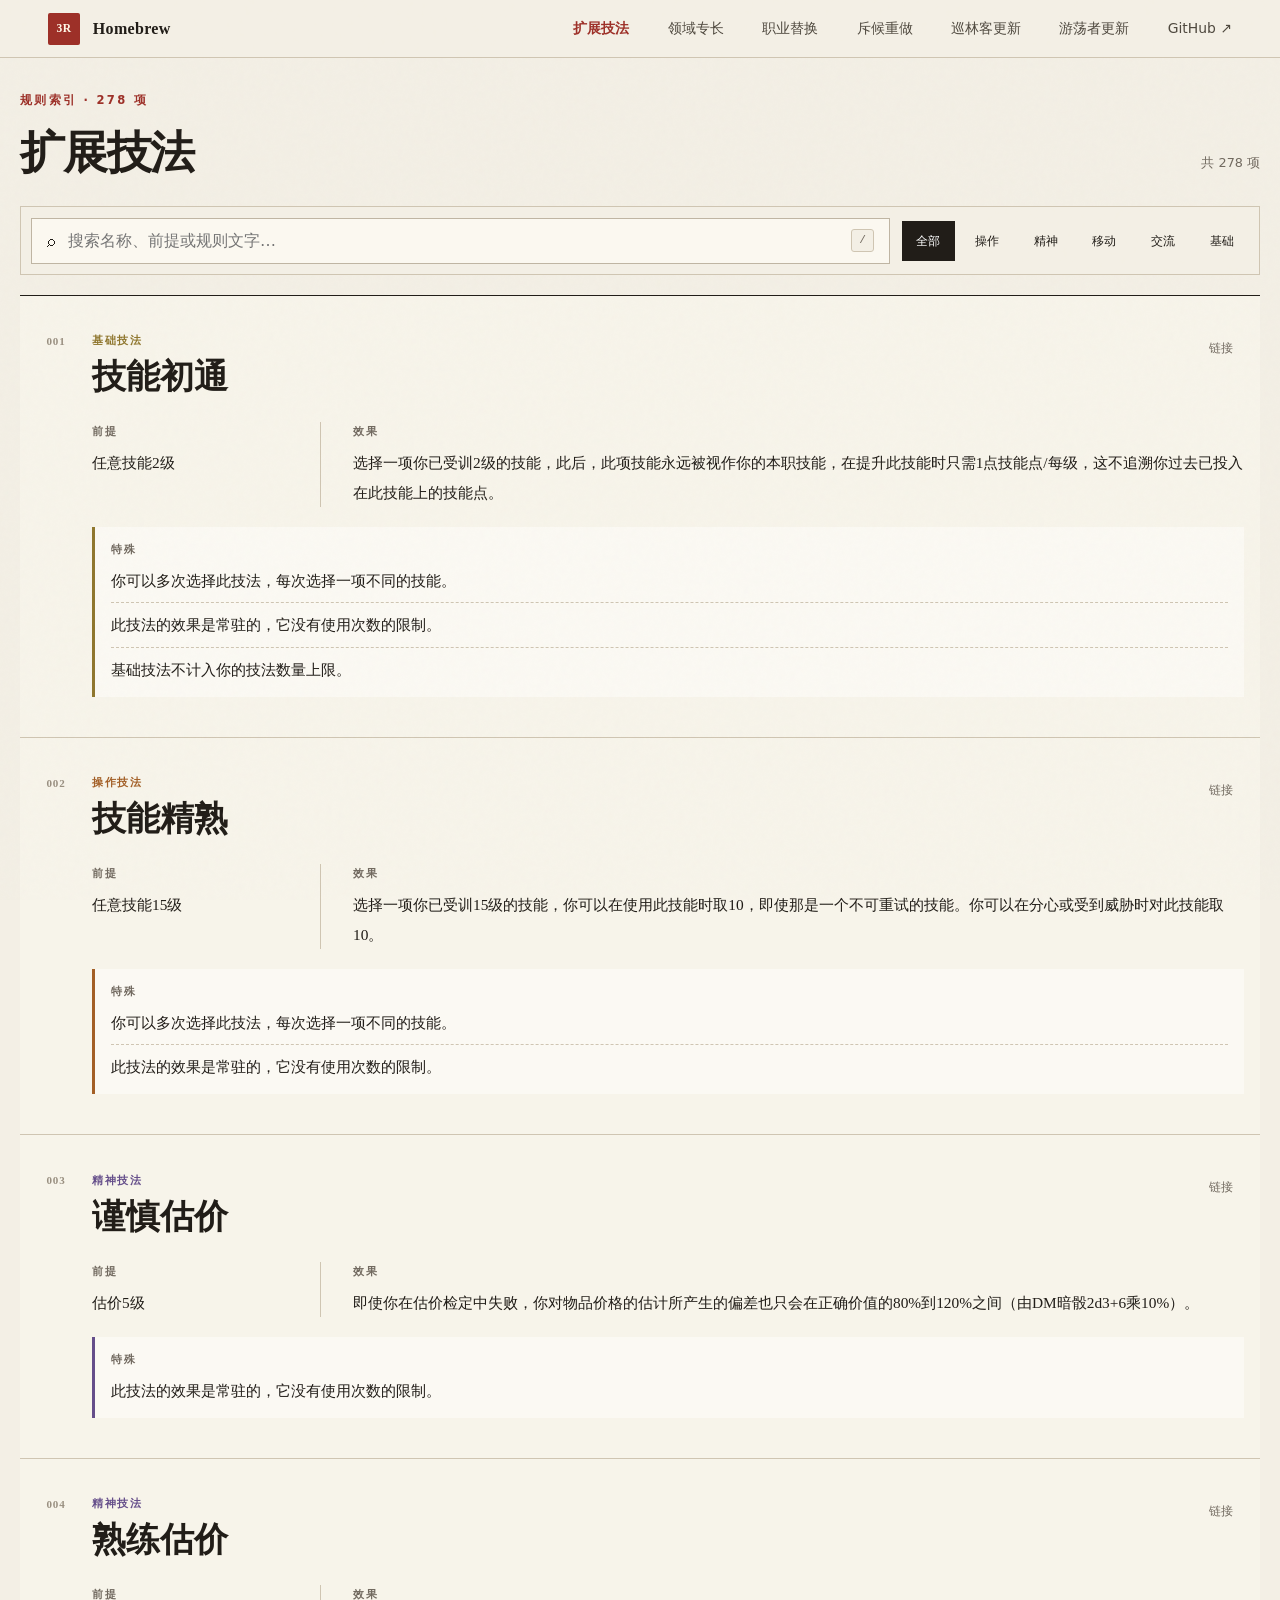
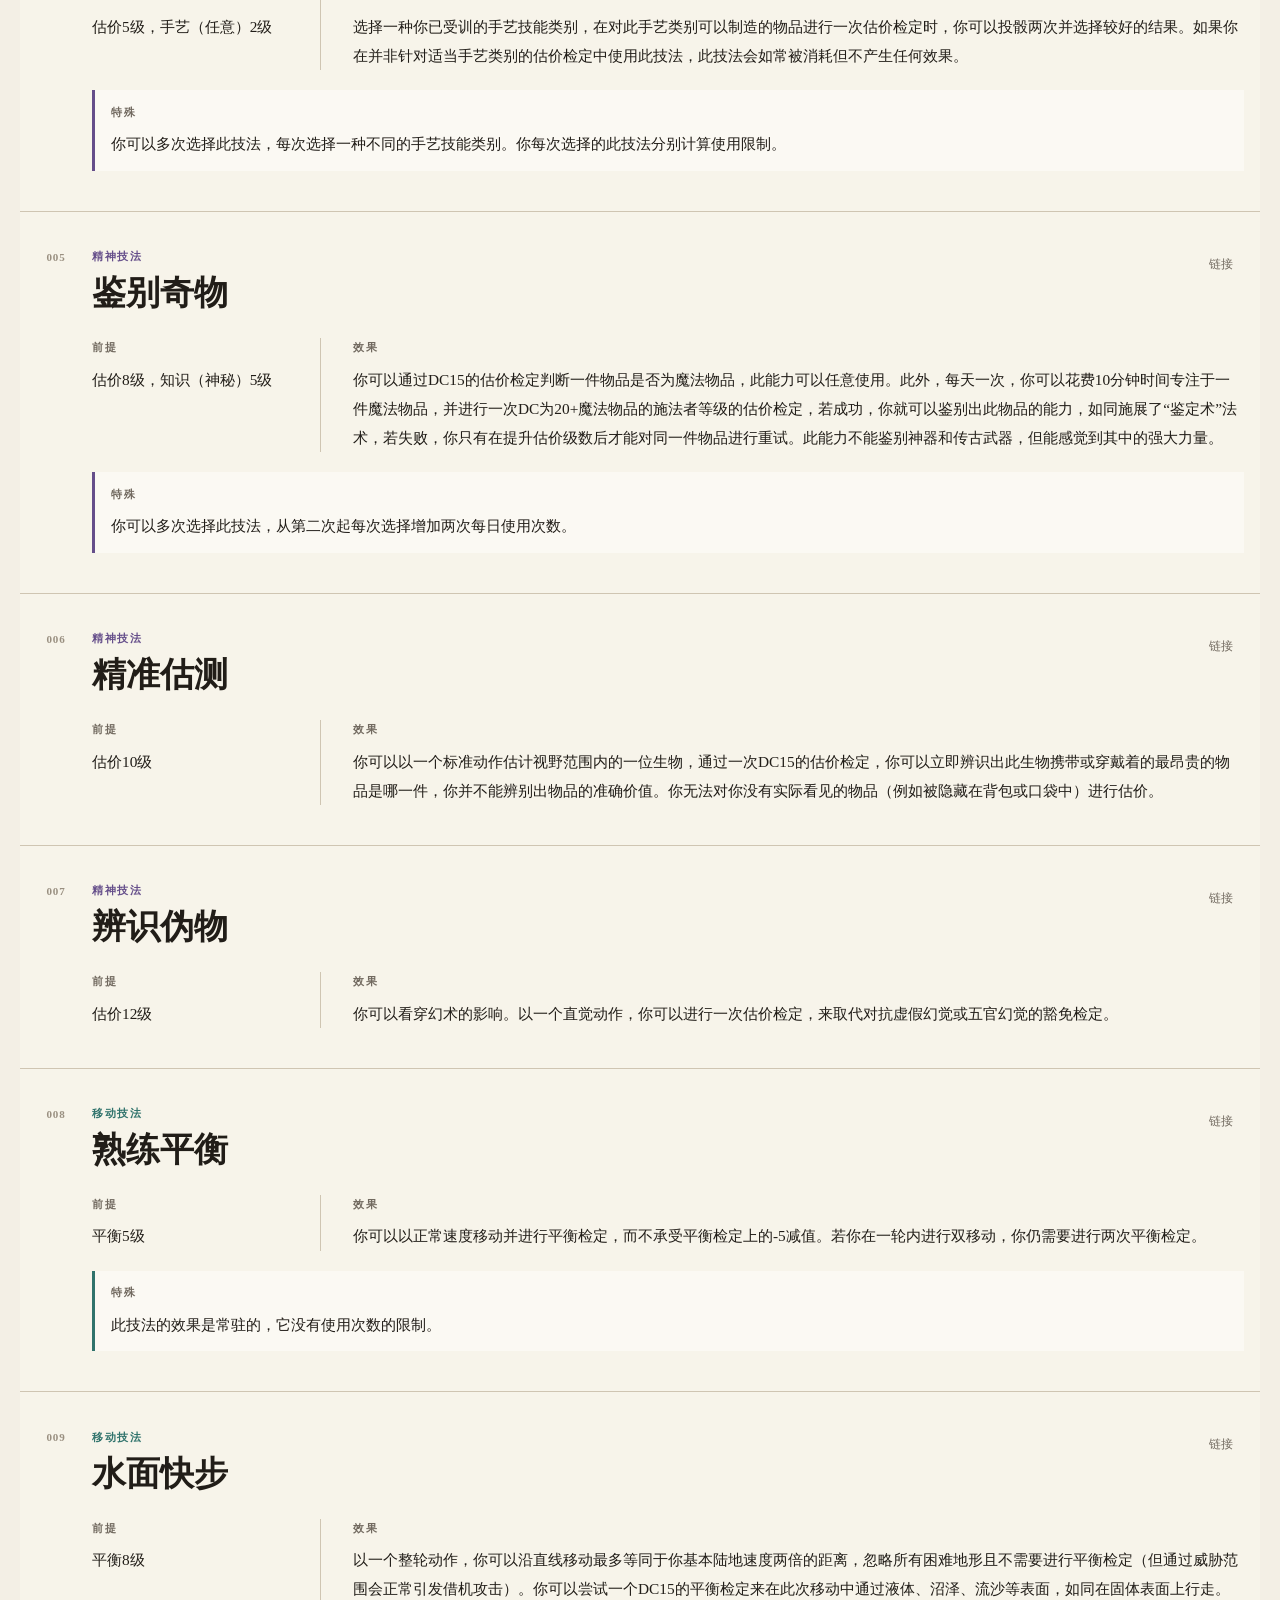
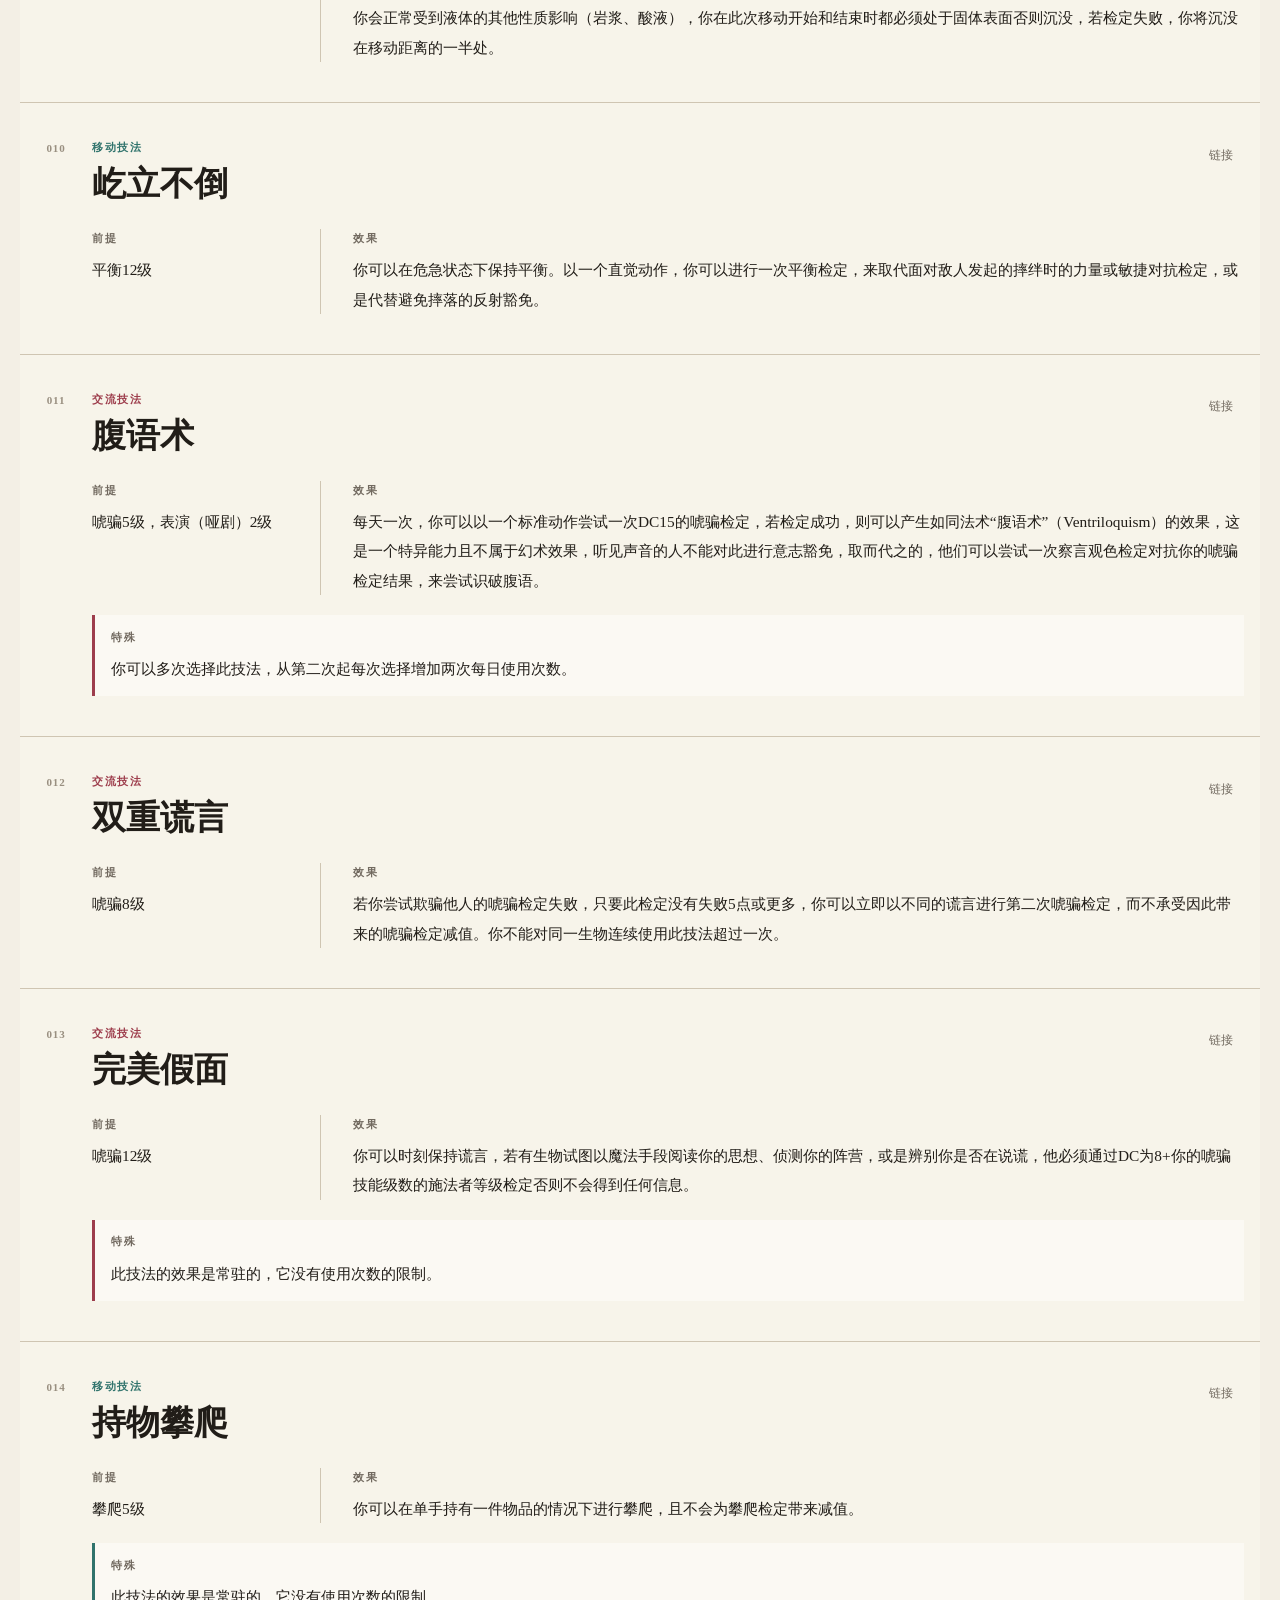
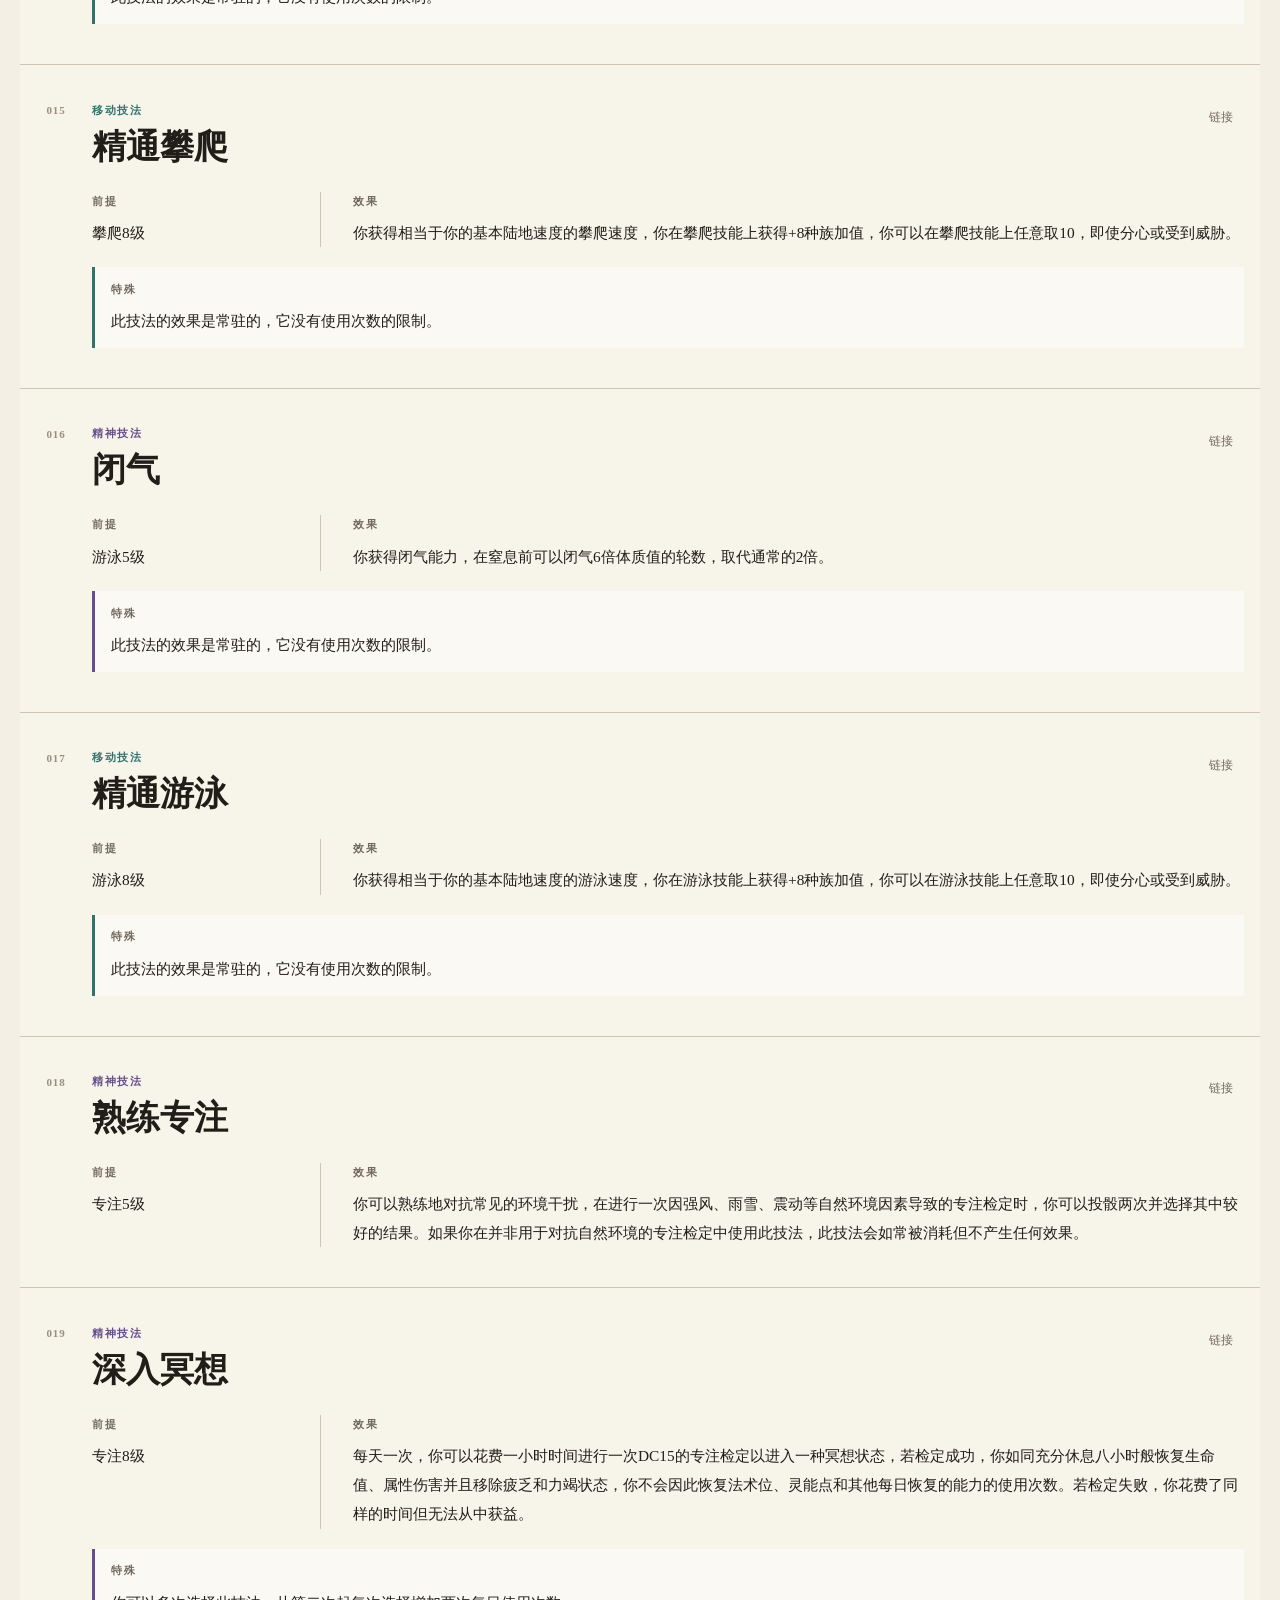
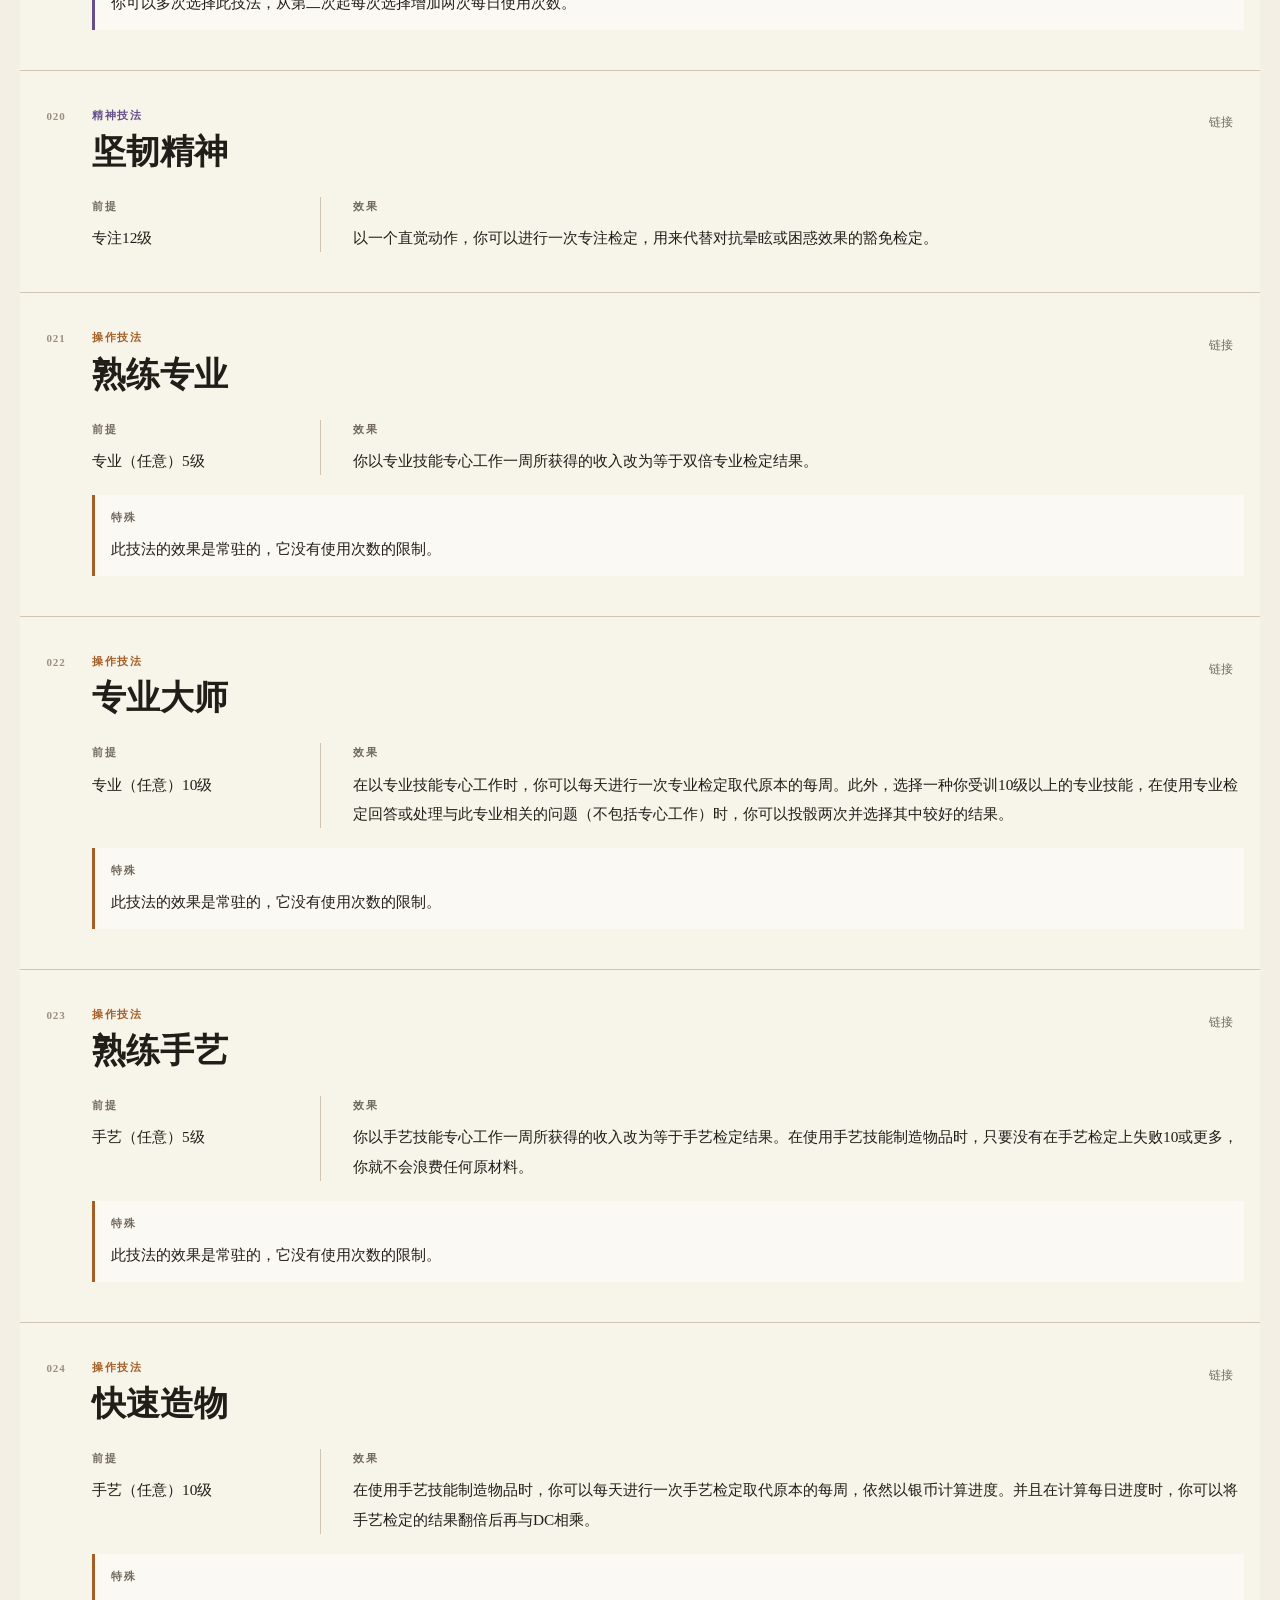
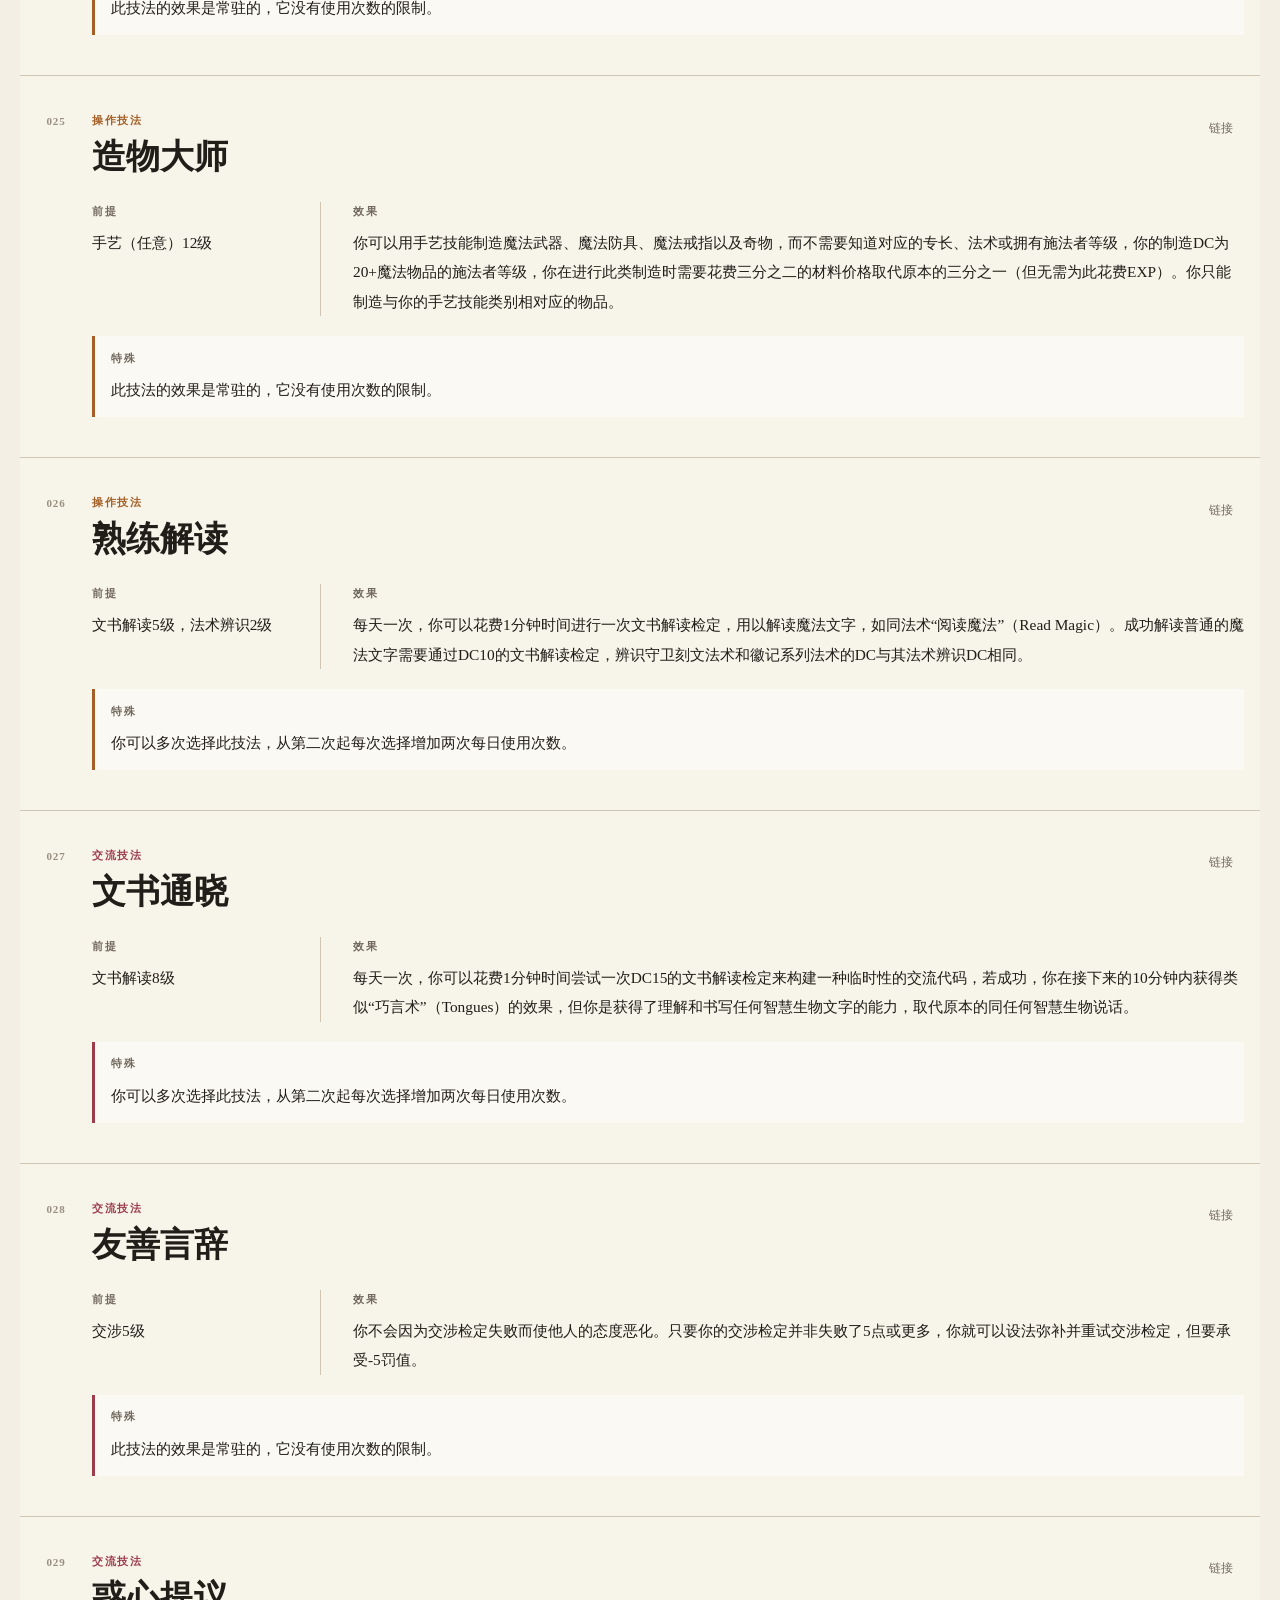
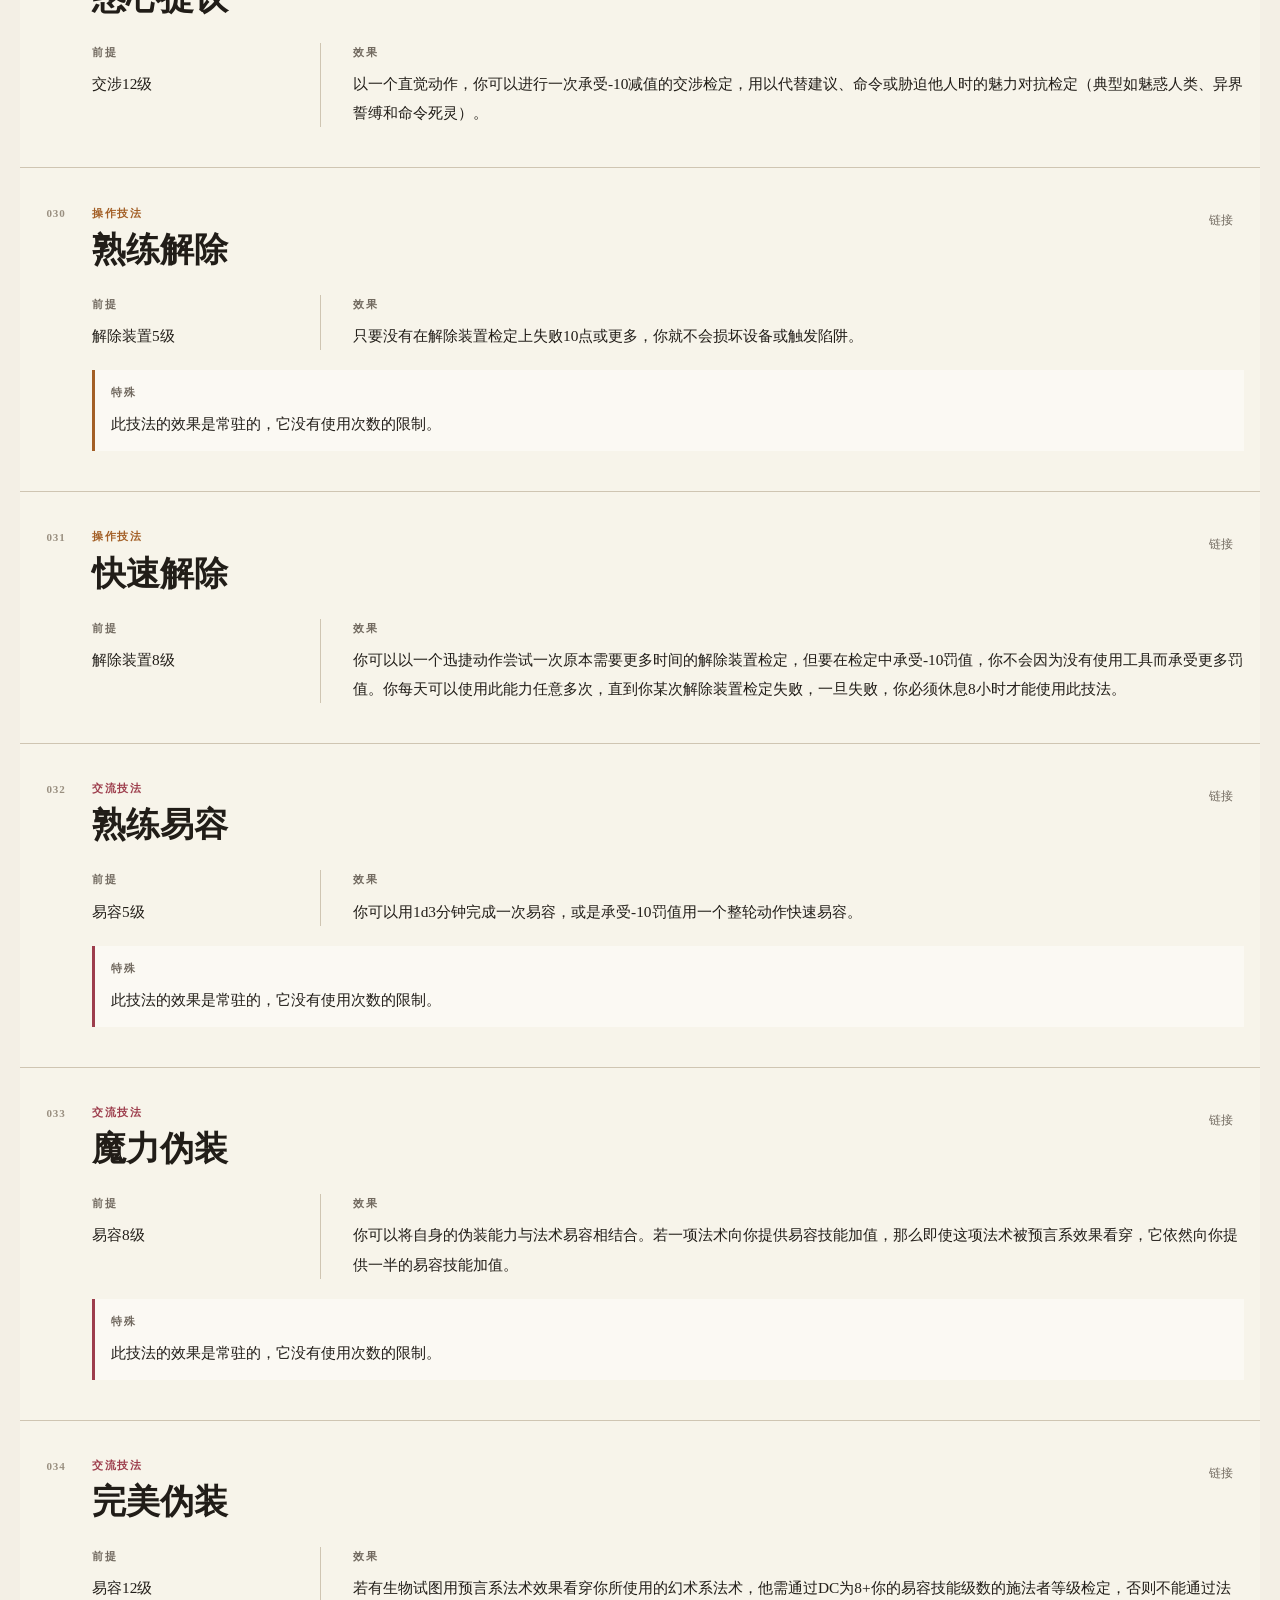
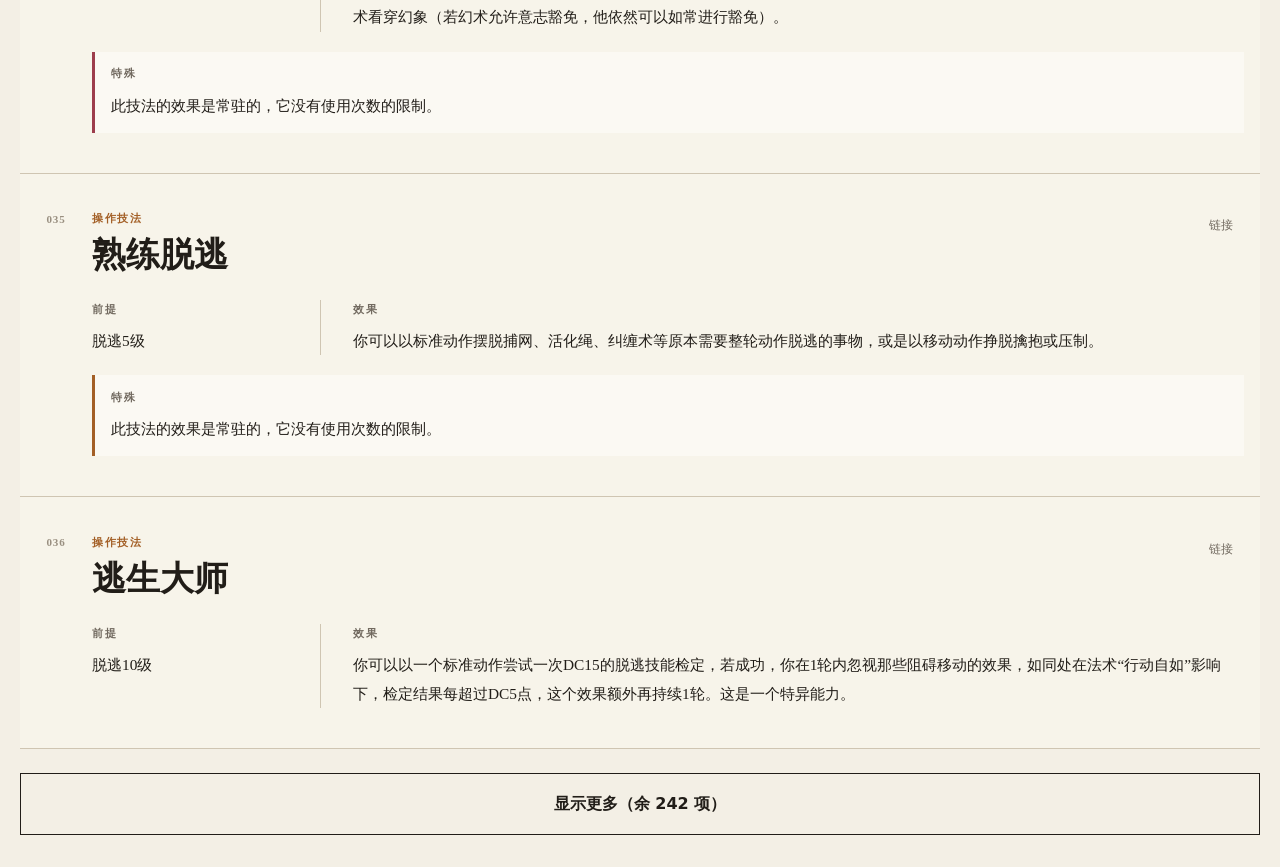
==== index.html @ c77da1b3 "Add rogue class update collection" ====
<!doctype html>
<html lang="zh-CN">
  <head>
    <meta charset="UTF-8" />
    <meta name="viewport" content="width=device-width, initial-scale=1.0" />
    <meta name="theme-color" content="#16130f" />
    <meta name="description" content="D&D 3.5e 中文房规资料库：扩展技法。支持全文搜索、类型筛选与规则直达链接。" />
    <meta property="og:title" content="扩展技法｜3R Homebrew" />
    <meta property="og:description" content="为 D&D 3.5e 整理的 278 项扩展技法中文规则。" />
    <meta property="og:type" content="website" />
    <meta property="og:url" content="https://trafifholz.github.io/3r-homebrew/" />
    <meta property="og:image" content="https://trafifholz.github.io/3r-homebrew/assets/og-cover.png" />
    <meta name="twitter:card" content="summary_large_image" />
    <meta name="twitter:title" content="扩展技法｜3R Homebrew" />
    <meta name="twitter:description" content="为 D&D 3.5e 整理的 278 项扩展技法中文规则。" />
    <meta name="twitter:image" content="https://trafifholz.github.io/3r-homebrew/assets/og-cover.png" />
    <title>扩展技法｜3R Homebrew</title>
    <link rel="icon" href="assets/favicon.svg" type="image/svg+xml" />
    <link rel="stylesheet" href="styles.css" />
    <script src="app.js" type="module"></script>
  </head>
  <body>
    <header class="site-header">
      <a class="brand" href="index.html" aria-label="3R Homebrew 首页"><span class="brand-mark" aria-hidden="true">3R</span><strong>Homebrew</strong></a>
      <nav aria-label="主导航">
        <a href="index.html" aria-current="page">扩展技法</a>
        <a href="domain-feats.html">领域专长</a>
        <a href="cleric-variants.html">职业替换</a>
        <a href="scout-rework.html">斥候重做</a>
        <a href="ranger-update.html">巡林客更新</a>
        <a href="rogue-update.html">游荡者更新</a>
        <a href="https://github.com/TraFifholz/3r-homebrew" target="_blank" rel="noreferrer">GitHub ↗</a>
      </nav>
    </header>
    <main>
      <section class="library section-shell" id="library" aria-labelledby="library-title">
        <div class="section-heading library-heading">
          <div><p class="eyebrow">规则索引 · 278 项</p><h2 id="library-title">扩展技法</h2></div>
          <p id="result-count" role="status" aria-live="polite">正在载入规则……</p>
        </div>

        <div class="toolbar" aria-label="技法筛选工具">
          <label class="search-box">
            <span class="sr-only">搜索技法</span>
            <span aria-hidden="true">⌕</span>
            <input id="search" type="search" placeholder="搜索名称、前提或规则文字…" autocomplete="off" />
            <kbd>/</kbd>
          </label>
          <div class="type-filters" id="type-filters" role="group" aria-label="按技法类型筛选">
            <button class="filter is-active" type="button" data-type="全部" aria-pressed="true">全部</button>
            <button class="filter" type="button" data-type="操作技法" aria-pressed="false">操作</button>
            <button class="filter" type="button" data-type="精神技法" aria-pressed="false">精神</button>
            <button class="filter" type="button" data-type="移动技法" aria-pressed="false">移动</button>
            <button class="filter" type="button" data-type="交流技法" aria-pressed="false">交流</button>
            <button class="filter" type="button" data-type="基础技法" aria-pressed="false">基础</button>
          </div>
        </div>

        <div class="technique-list" id="technique-list"></div>
        <div class="empty-state" id="empty-state" hidden>
          <p class="empty-glyph" aria-hidden="true">∅</p>
          <h3>没有找到对应技法</h3>
          <p>试试缩短关键词，或切换到其他技法类型。</p>
          <button class="button button-ghost" id="clear-filters" type="button">清除筛选</button>
        </div>
        <button class="load-more" id="load-more" type="button" hidden>显示更多</button>

        <template id="technique-template">
          <article class="technique-card">
            <div class="card-index" aria-hidden="true"></div>
            <div class="card-body">
              <header>
                <div><p class="type-label"></p><h3></h3></div>
                <button class="copy-link" type="button" title="复制此技法的链接" aria-label="复制此技法的链接">链接</button>
              </header>
              <dl class="rule-block">
                <div class="prerequisite"><dt>前提</dt><dd></dd></div>
                <div class="effect"><dt>效果</dt><dd></dd></div>
                <div class="specials"><dt>特殊</dt><dd><ul></ul></dd></div>
              </dl>
            </div>
          </article>
        </template>
      </section>
    </main>
  </body>
</html>
---- styles.css ----
:root {
  --ink: #211d18;
  --muted: #71695f;
  --paper: #f3efe5;
  --paper-deep: #e7dfcf;
  --card: #fbf8f0;
  --line: #cfc5b2;
  --red: #9d3028;
  --red-dark: #74211d;
  --gold: #b28a45;
  --shadow: 0 18px 50px rgb(47 36 23 / 10%);
  --serif: "Noto Serif SC", "Source Han Serif SC", "Songti SC", SimSun, serif;
  --sans: Inter, "Noto Sans SC", "Microsoft YaHei", system-ui, sans-serif;
}

* { box-sizing: border-box; }
[hidden] { display: none !important; }
html { scroll-behavior: smooth; scroll-padding-top: 6rem; }
body { margin: 0; color: var(--ink); background: var(--paper); font-family: var(--sans); line-height: 1.75; }
body::before { content: ""; position: fixed; inset: 0; pointer-events: none; opacity: .13; background-image: url("data:image/svg+xml,%3Csvg viewBox='0 0 180 180' xmlns='http://www.w3.org/2000/svg'%3E%3Cfilter id='n'%3E%3CfeTurbulence type='fractalNoise' baseFrequency='.85' numOctaves='3' stitchTiles='stitch'/%3E%3C/filter%3E%3Crect width='100%25' height='100%25' filter='url(%23n)' opacity='.16'/%3E%3C/svg%3E"); }
a { color: inherit; }
button, input { font: inherit; }
button { color: inherit; }
.sr-only { position: absolute; width: 1px; height: 1px; overflow: hidden; clip: rect(0,0,0,0); white-space: nowrap; }

.site-header { position: sticky; z-index: 20; top: 0; display: flex; align-items: center; justify-content: space-between; min-height: 58px; padding: .45rem clamp(1rem, 4vw, 3rem); border-bottom: 1px solid var(--line); background: rgb(243 239 229 / 97%); }
.brand { display: flex; gap: .8rem; align-items: center; text-decoration: none; line-height: 1.15; }
.brand-mark { display: grid; width: 2rem; height: 2rem; place-items: center; border-radius: 2px; background: var(--red); color: #fff8e8; font: 700 .72rem/1 var(--serif); letter-spacing: .03em; }
.brand strong { display: block; font: 700 1rem/1.2 var(--serif); letter-spacing: .02em; }
nav { display: flex; gap: clamp(1rem, 3vw, 2.5rem); align-items: center; }
nav a { color: #4f493f; font-size: .87rem; text-decoration: none; }
nav a:hover { color: var(--red); }
nav a[aria-current="page"] { color: var(--red); font-weight: 700; }

.eyebrow { margin: 0 0 1rem; color: var(--red); font-size: .72rem; font-weight: 800; letter-spacing: .2em; text-transform: uppercase; }
h1, h2, h3 { margin: 0; font-family: var(--serif); line-height: 1.25; }
.button { display: inline-flex; min-height: 48px; padding: .65rem 1.2rem; align-items: center; justify-content: center; border: 1px solid var(--ink); border-radius: 2px; background: transparent; font-size: .88rem; font-weight: 700; text-decoration: none; cursor: pointer; }
.button-primary { border-color: var(--red); background: var(--red); color: white; }
.button-primary:hover { background: var(--red-dark); }
.button-ghost:hover { background: var(--ink); color: var(--paper); }

.section-shell { width: min(1240px, calc(100% - 2rem)); margin: 0 auto; padding: 2rem 0; }
.section-heading h2 { font-size: clamp(2rem, 3.5vw, 3rem); letter-spacing: -.035em; }
.library { min-height: calc(100vh - 58px); }
.library-heading { display: flex; justify-content: space-between; gap: 2rem; align-items: end; }
#result-count { margin: 0 0 .5rem; color: var(--muted); font-size: .8rem; }
.toolbar { position: sticky; z-index: 10; top: 58px; display: flex; gap: .75rem; align-items: center; margin: 1.5rem 0 1.25rem; padding: .65rem; border: 1px solid var(--line); background: rgb(243 239 229 / 97%); }
.search-box { display: flex; flex: 1 1 360px; gap: .7rem; align-items: center; min-height: 46px; padding: 0 .9rem; border: 1px solid #bfb5a3; background: var(--card); }
.search-box:focus-within { outline: 2px solid var(--red); outline-offset: 2px; }
.search-box input { min-width: 0; flex: 1; border: 0; outline: 0; background: transparent; color: var(--ink); }
.search-box kbd { padding: .05rem .45rem; border: 1px solid var(--line); border-radius: 3px; color: var(--muted); background: var(--paper); font-size: .7rem; }
.type-filters { display: flex; gap: .35rem; flex-wrap: wrap; }
.filter { min-height: 40px; padding: .4rem .85rem; border: 1px solid transparent; background: transparent; cursor: pointer; font-size: .78rem; }
.filter:hover { border-color: var(--line); }
.filter.is-active { border-color: var(--ink); background: var(--ink); color: white; }

.technique-list { border-top: 1px solid var(--ink); }
.technique-card { --accent: var(--gold); display: grid; grid-template-columns: 72px 1fr; border-bottom: 1px solid var(--line); background: rgb(251 248 240 / 45%); scroll-margin-top: 160px; }
.technique-card:target { outline: 3px solid var(--accent); outline-offset: -3px; background: var(--card); }
.technique-card[data-type="操作技法"] { --accent: #a35f26; }
.technique-card[data-type="精神技法"] { --accent: #654e8a; }
.technique-card[data-type="移动技法"] { --accent: #30736c; }
.technique-card[data-type="交流技法"] { --accent: #9d3d4c; }
.technique-card[data-type="基础技法"] { --accent: #8f762d; }
.domain-feat-card { --accent: #8f762d; }
.card-index { padding-top: 2.5rem; color: #998f80; font: 700 .69rem/1 var(--serif); letter-spacing: .08em; text-align: center; }
.card-body { min-width: 0; padding: 2.2rem 0 2.5rem; }
.card-body > header { display: flex; justify-content: space-between; gap: 1rem; padding-right: 1rem; align-items: start; }
.type-label { margin: 0 0 .35rem; color: var(--accent); font-size: .7rem; font-weight: 800; letter-spacing: .14em; }
.card-body h3 { font-size: clamp(1.55rem, 3vw, 2.1rem); }
.copy-link { padding: .35rem .6rem; border: 1px solid transparent; background: transparent; color: var(--muted); cursor: pointer; font-size: .72rem; }
.copy-link:hover, .copy-link:focus-visible { border-color: var(--line); color: var(--red); }
.rule-block { display: grid; grid-template-columns: minmax(160px, .35fr) minmax(0, 1.65fr); gap: 1.25rem 2rem; margin: 1.5rem 1rem 0 0; }
.rule-block > div { margin: 0; }
.rule-block dt { margin-bottom: .45rem; color: var(--muted); font-size: .68rem; font-weight: 800; letter-spacing: .14em; }
.rule-block dd { margin: 0; font-family: var(--serif); font-size: .96rem; line-height: 1.9; }
.rule-block .effect { padding-left: 2rem; border-left: 1px solid var(--line); }
.domain-rule-block { grid-template-columns: 1fr; }
.domain-rule-block .effect { padding-left: 0; border-left: 0; }
.variant-card { --accent: #6f5c34; }
.variant-meta { display: flex; gap: 2rem; margin: 1rem 1rem 0 0; padding: .6rem .8rem; border: 1px solid var(--line); background: rgb(255 255 255 / 35%); }
.variant-meta div { display: flex; gap: .55rem; }
.variant-meta dt { color: var(--muted); font-size: .7rem; font-weight: 800; letter-spacing: .1em; }
.variant-meta dd { margin: 0; font-family: var(--serif); font-size: .85rem; }
.variant-rule-block .gain { padding-left: 2rem; border-left: 1px solid var(--line); }
.rule-block .specials { grid-column: 1 / -1; padding: .8rem 1rem; border-left: 3px solid var(--accent); background: rgb(255 255 255 / 42%); }
.specials ul { margin: 0; padding: 0; list-style: none; }
.specials li + li { margin-top: .45rem; padding-top: .45rem; border-top: 1px dashed var(--line); }
.load-more { display: block; width: 100%; margin-top: 1.5rem; padding: 1rem; border: 1px solid var(--ink); background: transparent; font-weight: 700; cursor: pointer; }
.load-more:hover { background: var(--ink); color: white; }
.empty-state { padding: 5rem 1rem; text-align: center; }
.empty-glyph { margin: 0; color: var(--line); font: 700 5rem/1 var(--serif); }
.empty-state h3 { margin-top: 1rem; font-size: 1.5rem; }
.empty-state p { color: var(--muted); }

.domain-toolbar .search-box { max-width: 720px; }
.toolbar-note { margin: 0 0 0 auto; color: var(--muted); font-size: .78rem; letter-spacing: .08em; white-space: nowrap; }

.scout-summary { margin-top: 1.25rem; padding: 1rem; border: 1px solid var(--line); background: rgb(251 248 240 / 55%); }
.scout-summary dl { display: flex; gap: 2rem; flex-wrap: wrap; margin: 0; }
.scout-summary dl div { display: flex; gap: .5rem; }
.scout-summary dt { color: var(--muted); font-size: .74rem; font-weight: 700; }
.scout-summary dd { margin: 0; font-family: var(--serif); font-size: .86rem; }
.scout-summary p { margin: .75rem 0 0; padding-top: .75rem; border-top: 1px solid var(--line); color: #514a41; font-family: var(--serif); font-size: .86rem; }
.scout-toolbar { align-items: stretch; }
.scout-progress { margin-top: 1.5rem; }
.scout-progress > h3, .scout-section > h3 { margin-bottom: .75rem; font-size: 1.25rem; }
.scout-section > h3 span { margin-left: .35rem; color: var(--muted); font: 500 .72rem/1 var(--sans); }
.class-table-wrap { overflow-x: auto; border: 1px solid var(--line); background: var(--card); }
.class-table-wrap table { width: 100%; min-width: 780px; border-collapse: collapse; font-size: .78rem; }
.class-table-wrap th, .class-table-wrap td { padding: .55rem .65rem; border-bottom: 1px solid var(--line); text-align: left; white-space: nowrap; }
.class-table-wrap thead th { position: sticky; top: 0; background: var(--paper-deep); color: #514a41; font-size: .7rem; }
.class-table-wrap tbody th { color: var(--red); font-family: var(--serif); }
.class-table-wrap td:last-child { width: 100%; white-space: normal; }
.class-table-wrap tr:last-child th, .class-table-wrap tr:last-child td { border-bottom: 0; }
.scout-section { margin-top: 2.25rem; scroll-margin-top: 130px; }
.scout-entries { border-top: 1px solid var(--ink); }
.scout-entry { padding: 1.5rem .75rem 1.65rem; border-bottom: 1px solid var(--line); scroll-margin-top: 130px; }
.scout-entry:target { outline: 3px solid var(--gold); outline-offset: -3px; background: var(--card); }
.scout-entry > header { display: flex; justify-content: space-between; gap: 1rem; align-items: start; }
.scout-entry h3 { font-size: 1.45rem; }
.entry-body { margin-top: .9rem; font-family: var(--serif); font-size: .92rem; line-height: 1.9; }
.entry-body p { margin: 0; }
.entry-body p + p { margin-top: .7rem; }
.entry-fields { display: grid; grid-template-columns: minmax(130px, .3fr) minmax(0, 1.7fr); gap: .8rem 1.5rem; margin: 1rem 0 0; }
.entry-fields > div { display: contents; }
.entry-fields dt { color: var(--muted); font-size: .7rem; font-weight: 800; letter-spacing: .12em; }
.entry-fields dd { margin: 0; font-family: var(--serif); font-size: .92rem; line-height: 1.9; }

@media (max-width: 900px) {
  .toolbar { align-items: stretch; flex-direction: column; }
  .search-box { flex-basis: auto; }
  .type-filters { overflow-x: auto; flex-wrap: nowrap; }
}

@media (max-width: 640px) {
  .site-header { min-height: 54px; }
  .site-header { gap: .75rem; padding-inline: .65rem; }
  .brand { gap: .45rem; }
  .brand strong { display: none; }
  nav { min-width: 0; gap: .85rem; overflow-x: auto; }
  nav a { flex: 0 0 auto; font-size: .72rem; }
  .section-shell { width: min(100% - 1.25rem, 1240px); }
  .toolbar { top: 54px; margin-inline: -.15rem; padding: .55rem; }
  .filter { padding-inline: .75rem; }
  .technique-card { grid-template-columns: 44px 1fr; }
  .card-index { padding-top: 2.35rem; }
  .card-body { padding-top: 2rem; }
  .rule-block { grid-template-columns: 1fr; gap: 1.15rem; }
  .rule-block .effect { padding: 1rem 0 0; border-top: 1px solid var(--line); border-left: 0; }
  .domain-rule-block .effect { padding-top: 0; border-top: 0; }
  .variant-rule-block .gain { padding: 1rem 0 0; border-top: 1px solid var(--line); border-left: 0; }
  .rule-block .specials { grid-column: 1; }
  .library-heading { align-items: start; flex-direction: column; }
  .scout-summary dl { gap: .55rem 1.25rem; }
  .entry-fields { grid-template-columns: 1fr; gap: .25rem; }
  .entry-fields > div { display: block; }
  .entry-fields dd { margin-top: .2rem; }
  .entry-fields > div + div { margin-top: .85rem; padding-top: .85rem; border-top: 1px solid var(--line); }
}

@media (prefers-reduced-motion: reduce) { html { scroll-behavior: auto; } }
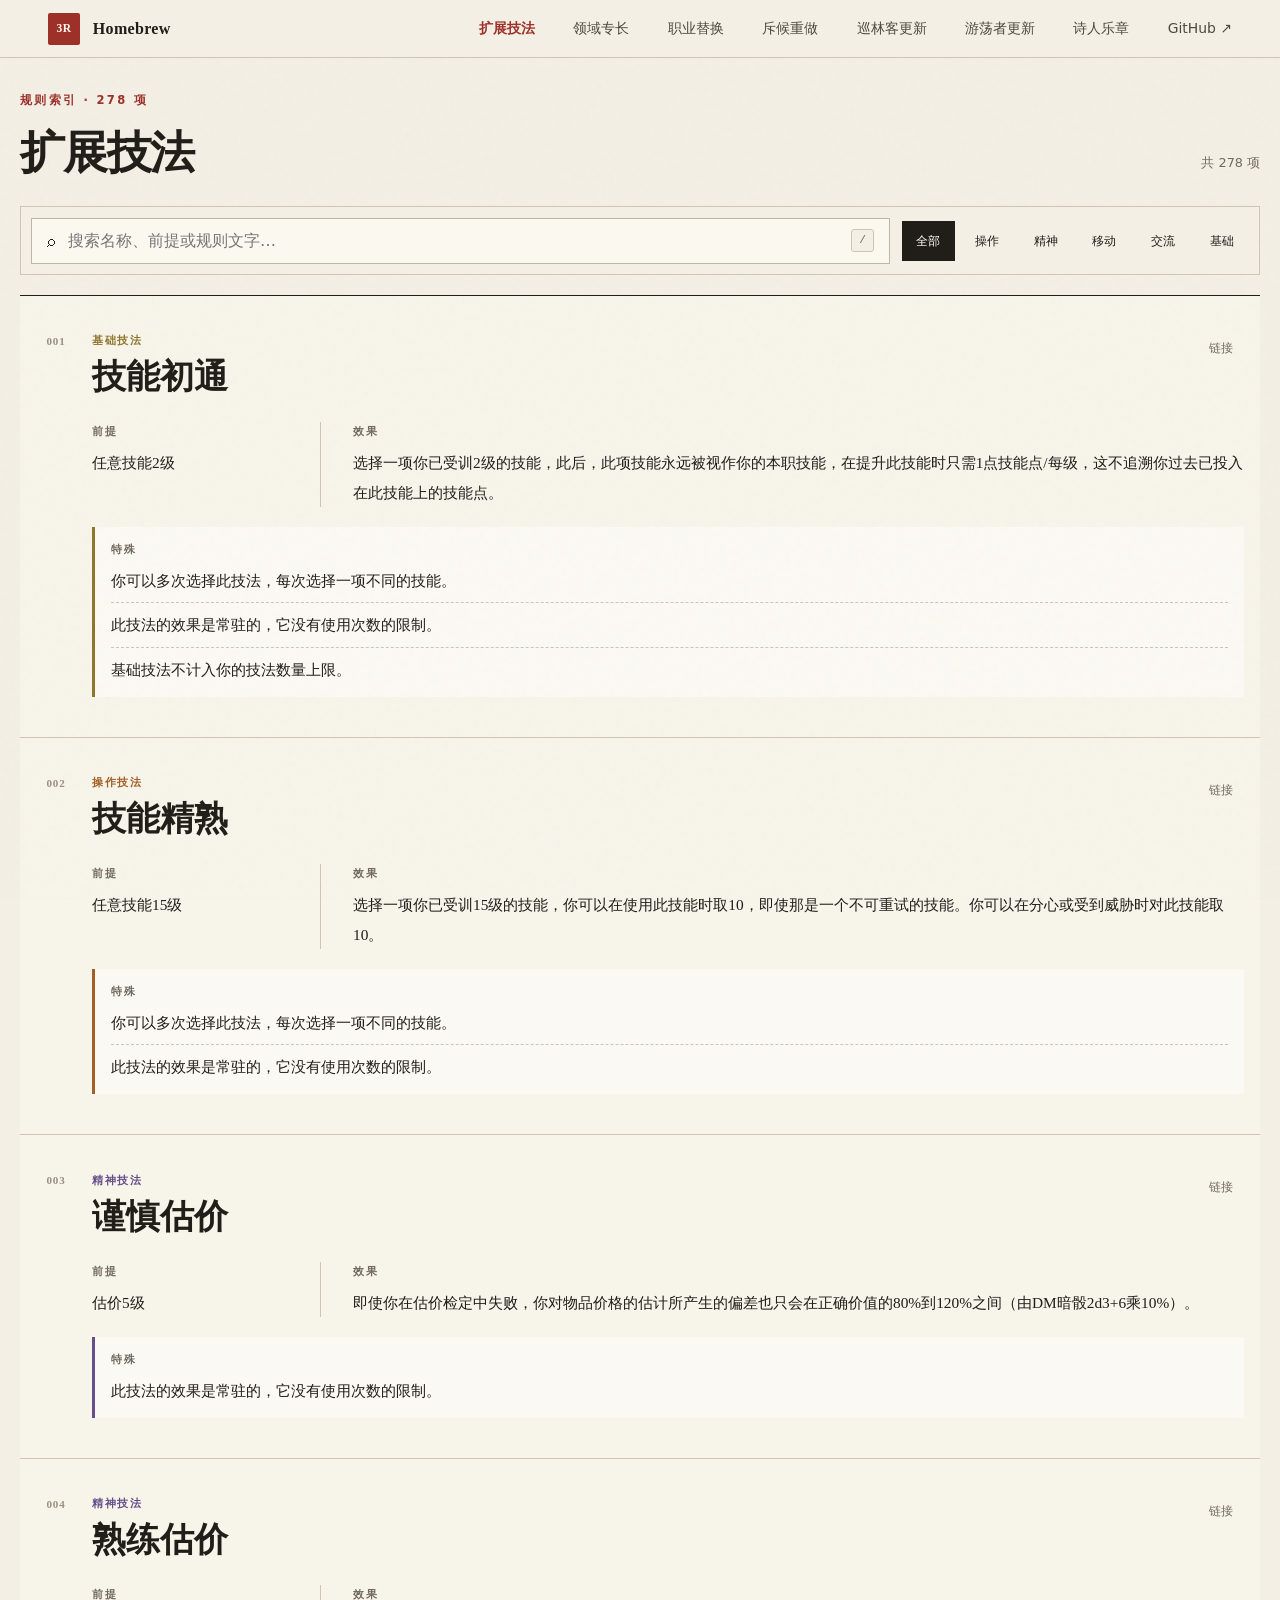
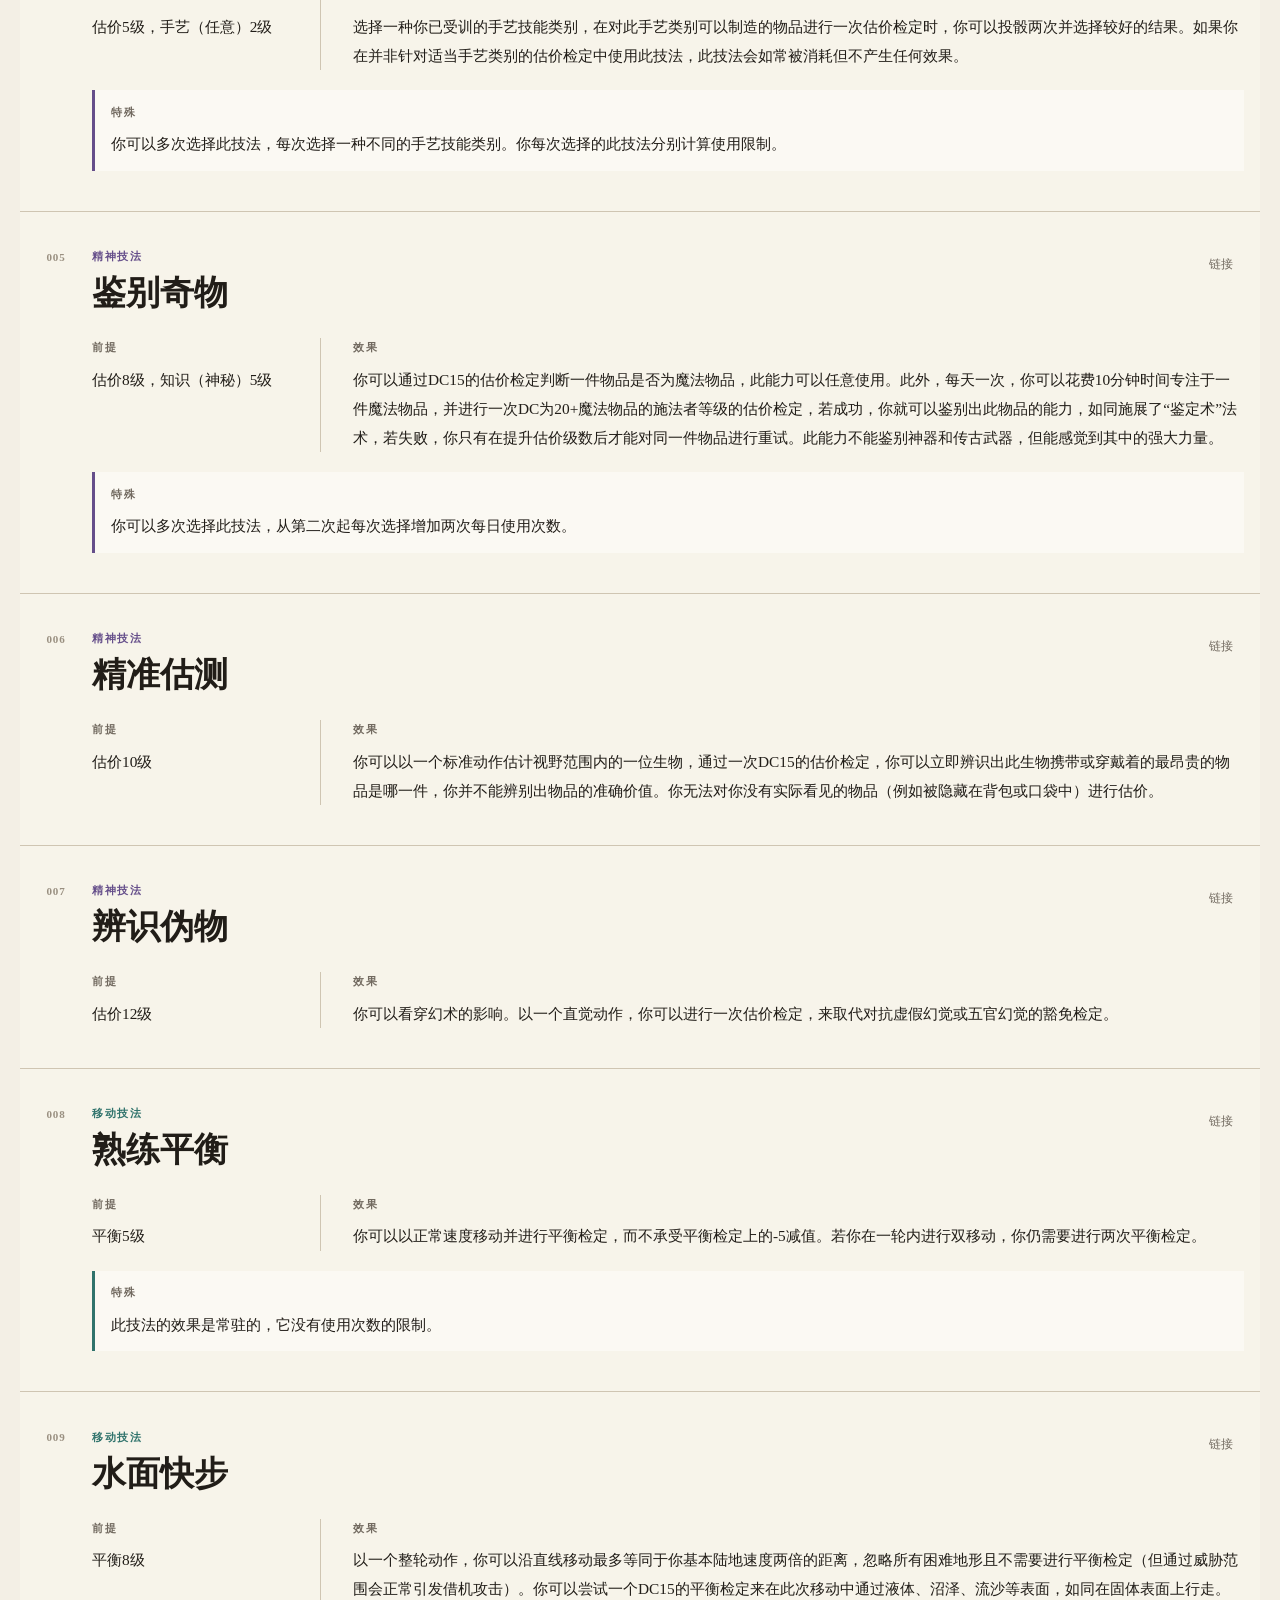
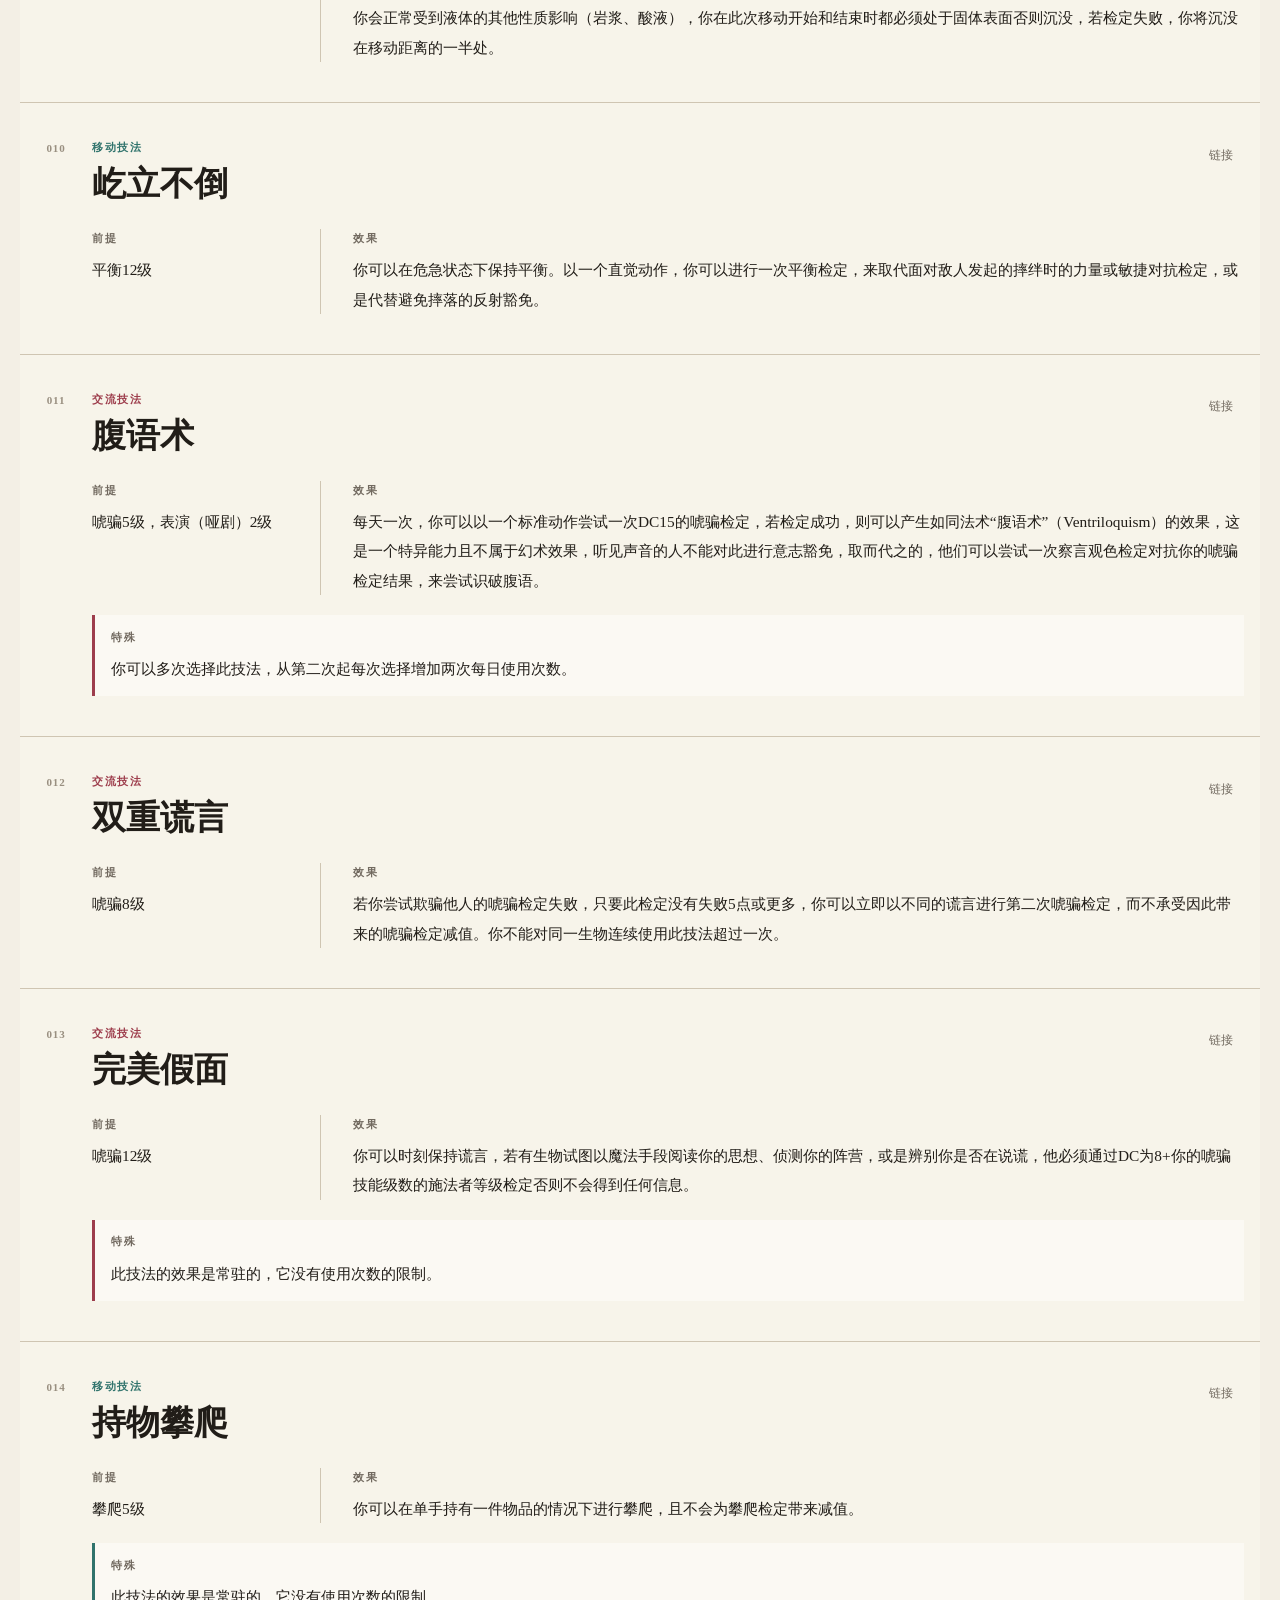
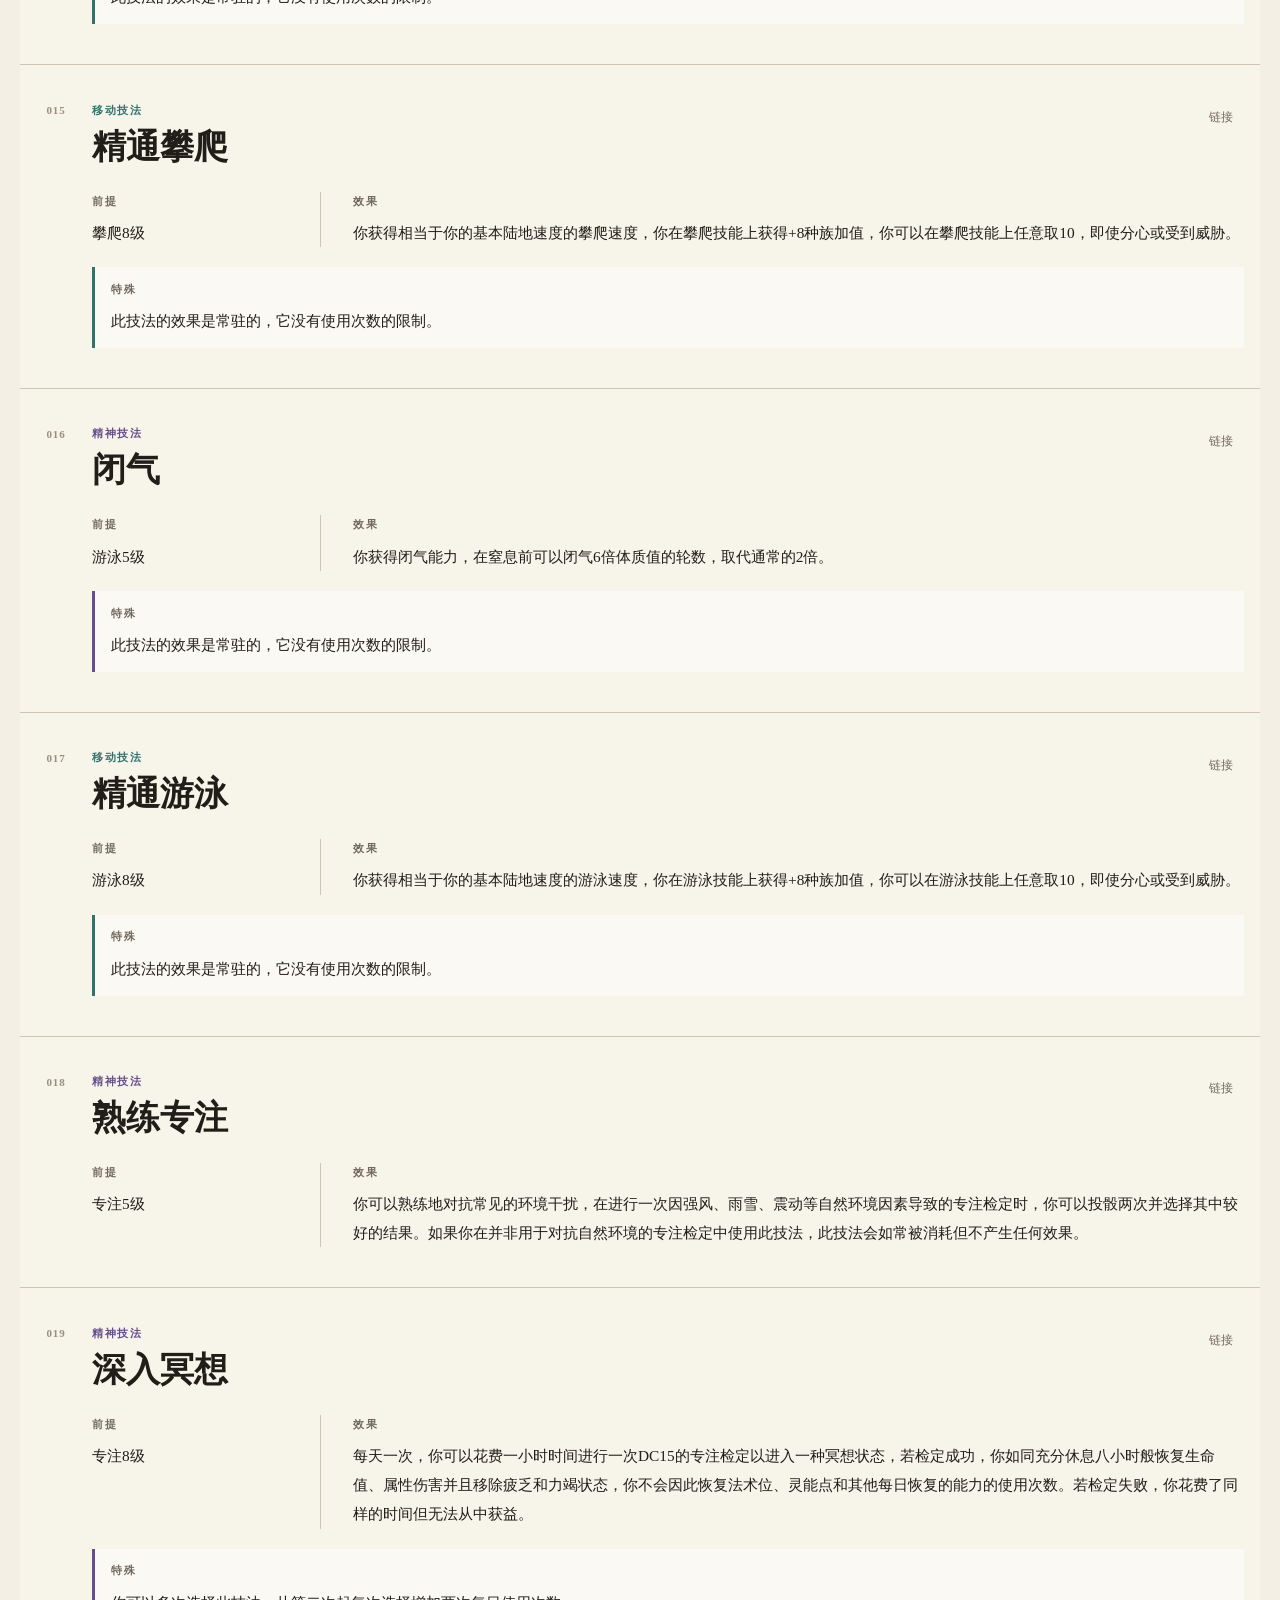
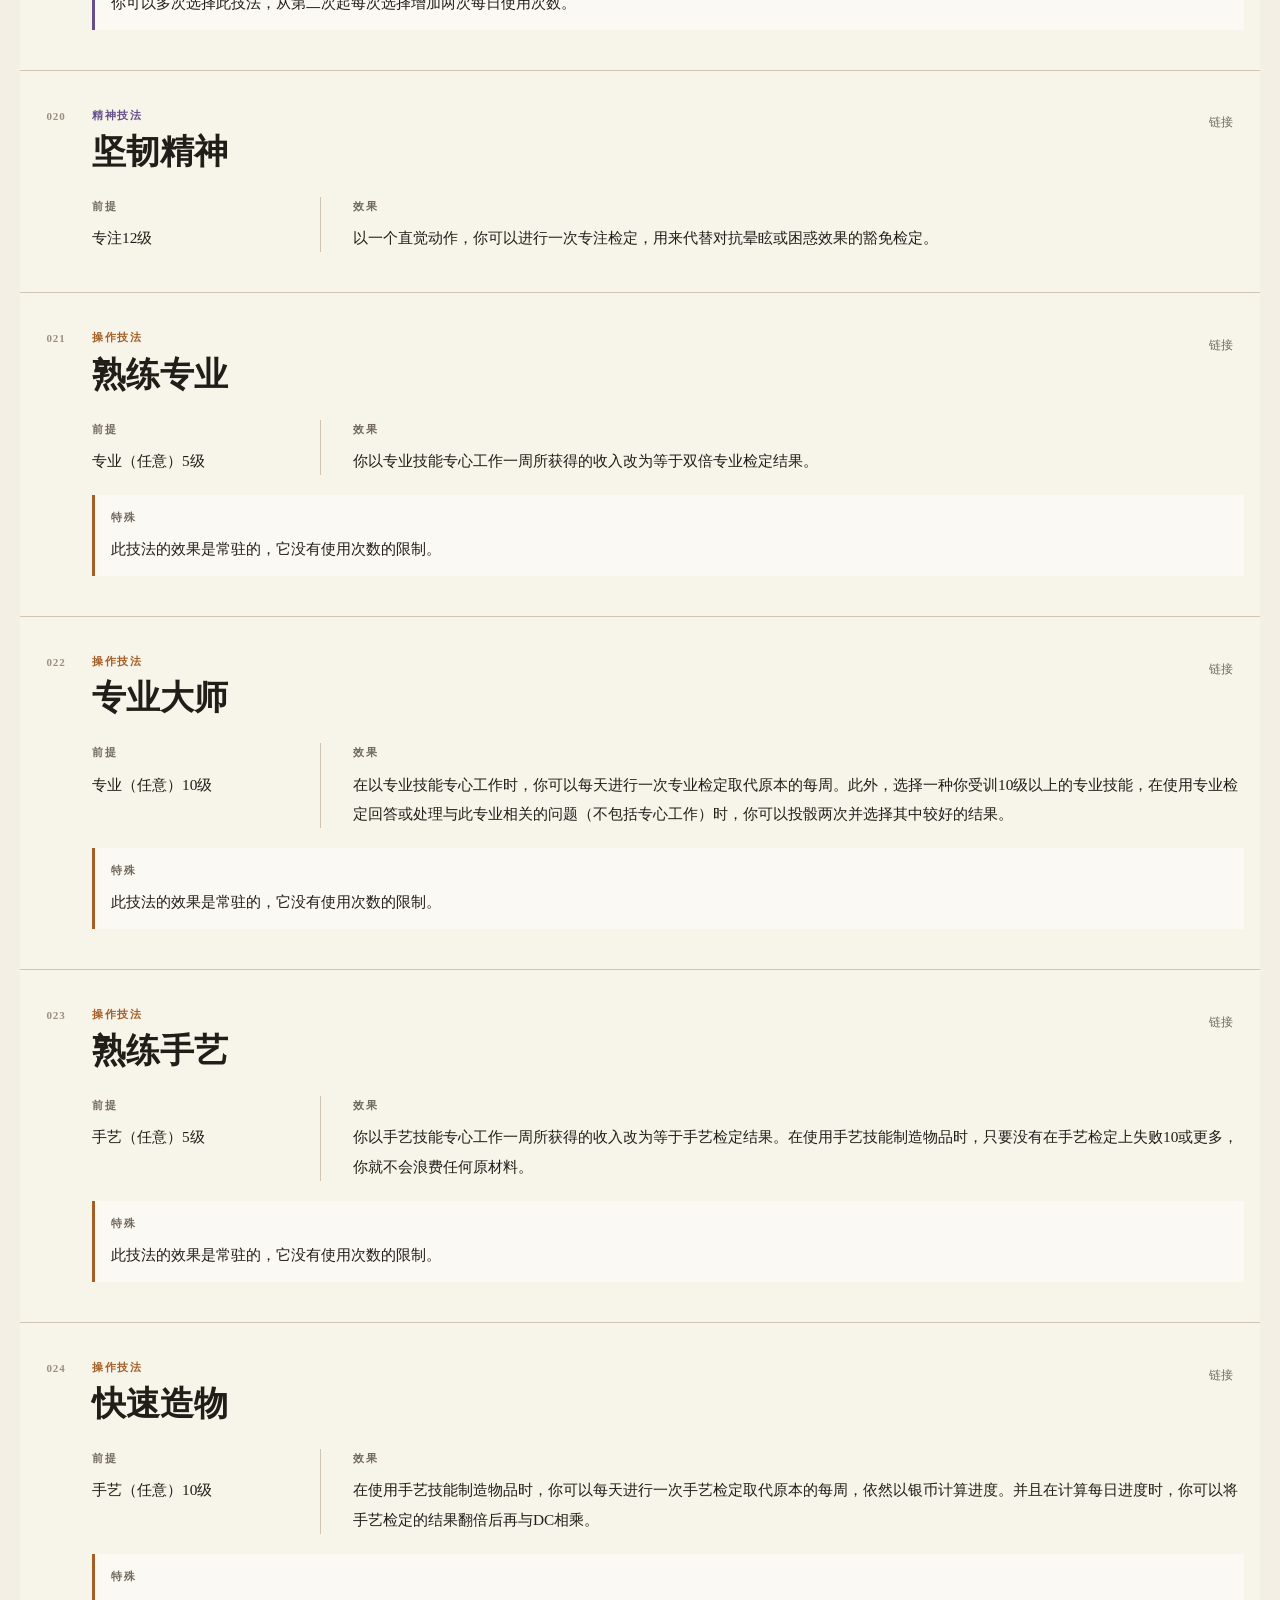
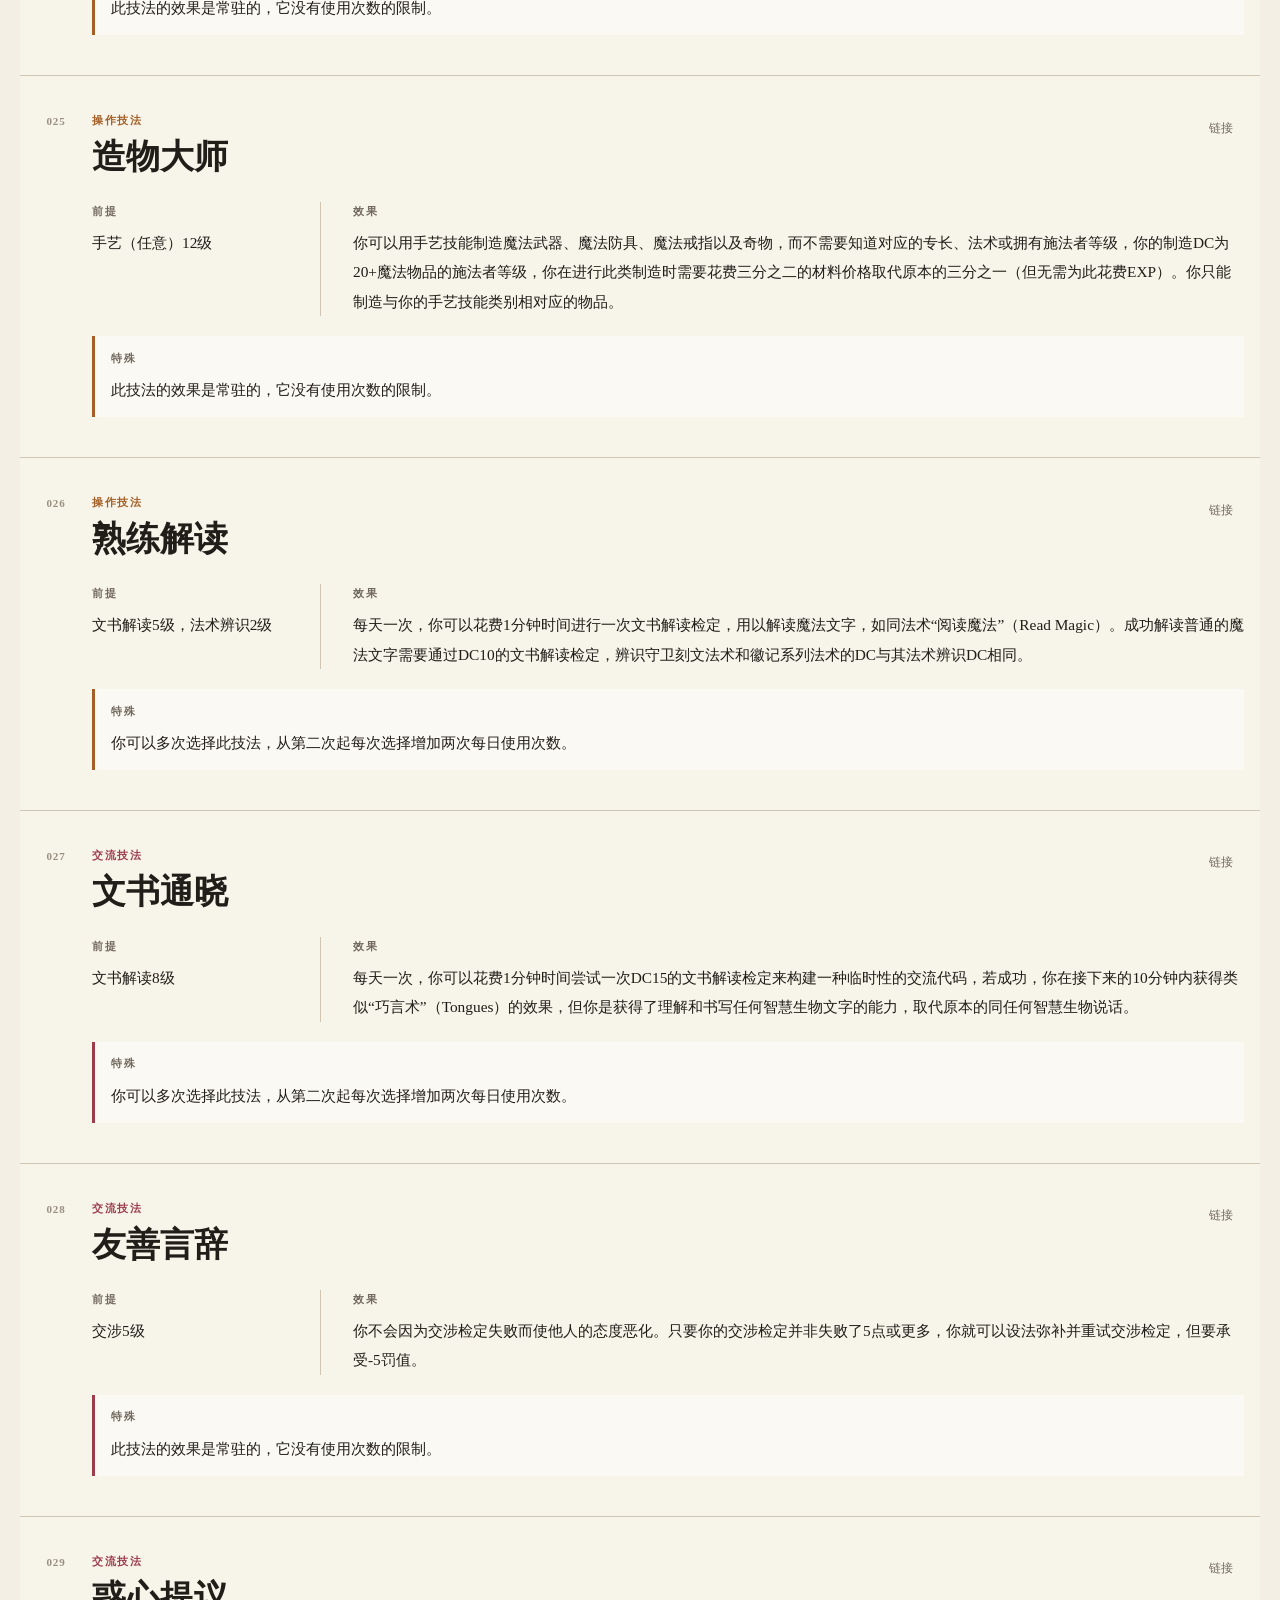
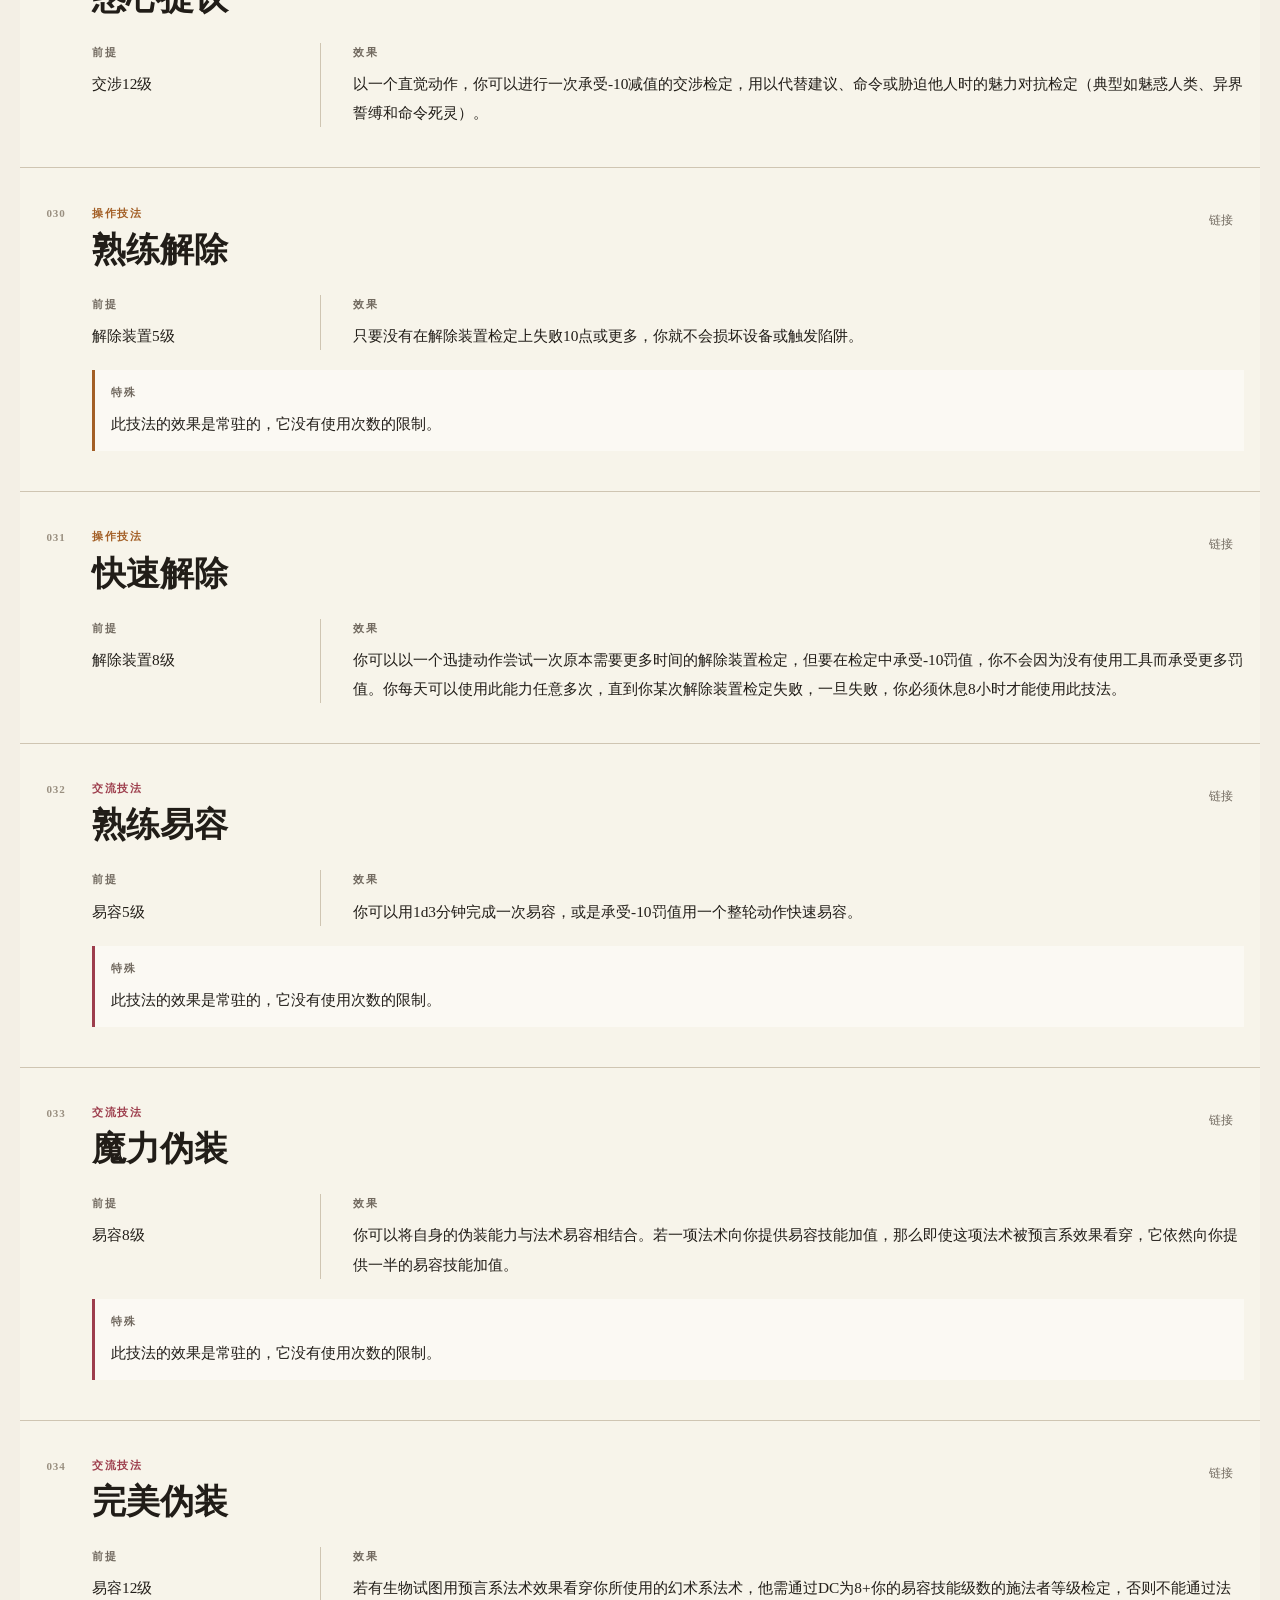
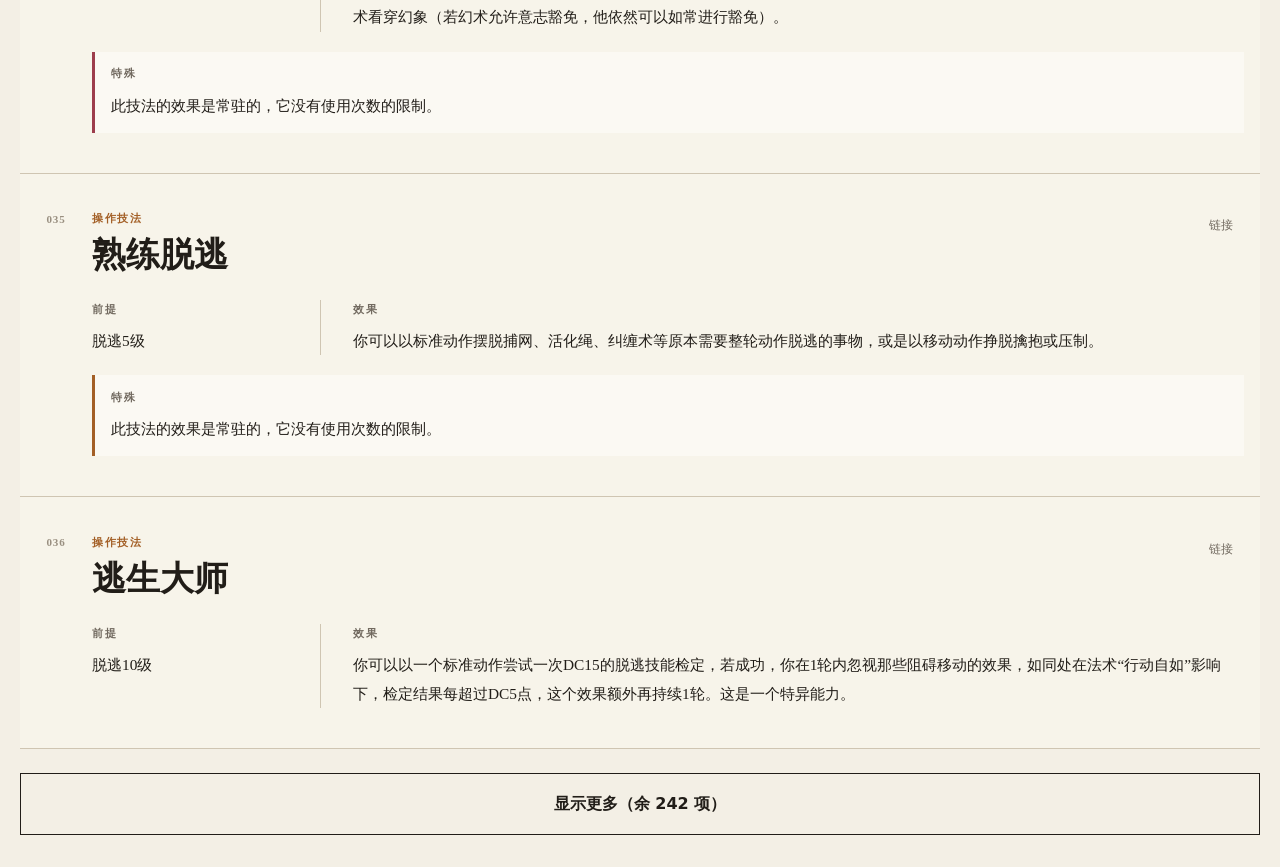
==== commit 50d8cd9e: "Add bard movement collection" ====
--- a/index.html
+++ b/index.html
@@ -29,6 +29,7 @@
         <a href="scout-rework.html">斥候重做</a>
         <a href="ranger-update.html">巡林客更新</a>
         <a href="rogue-update.html">游荡者更新</a>
+        <a href="bard-movements.html">诗人乐章</a>
         <a href="https://github.com/TraFifholz/3r-homebrew" target="_blank" rel="noreferrer">GitHub ↗</a>
       </nav>
     </header>
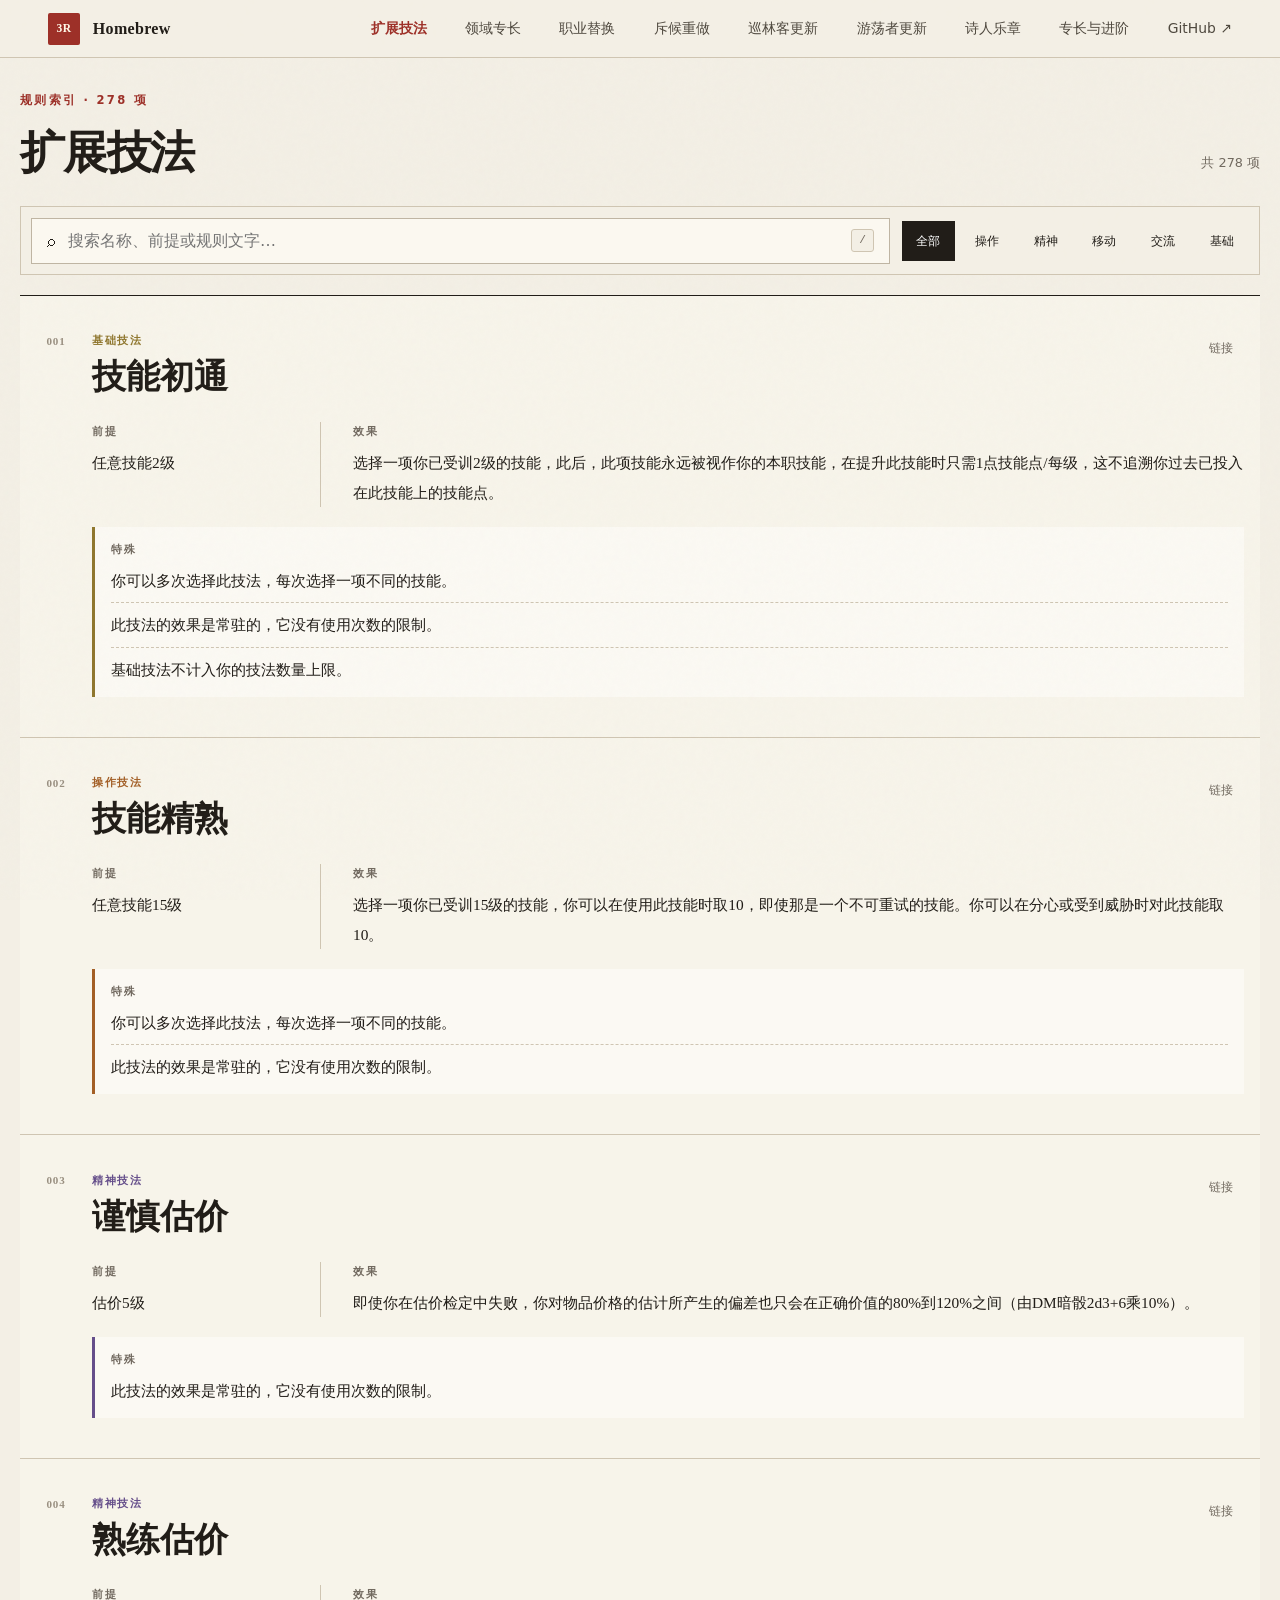
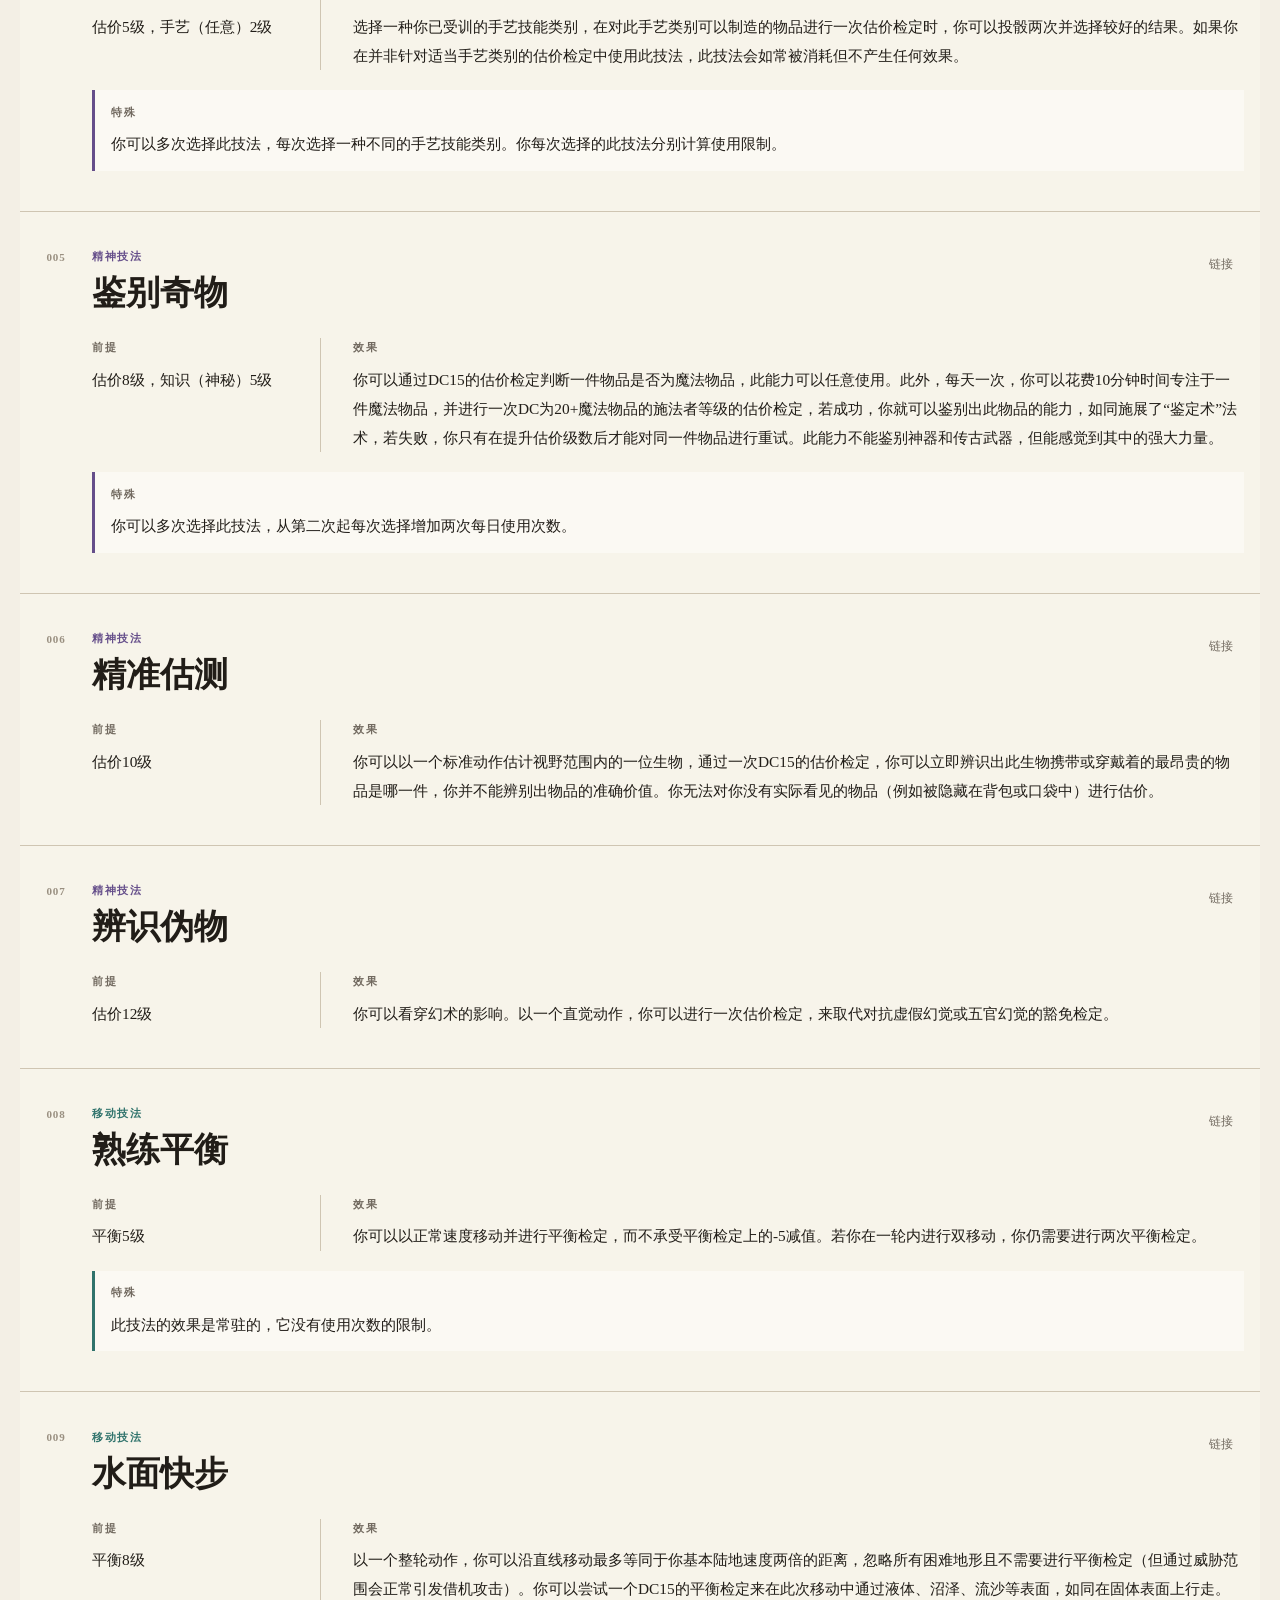
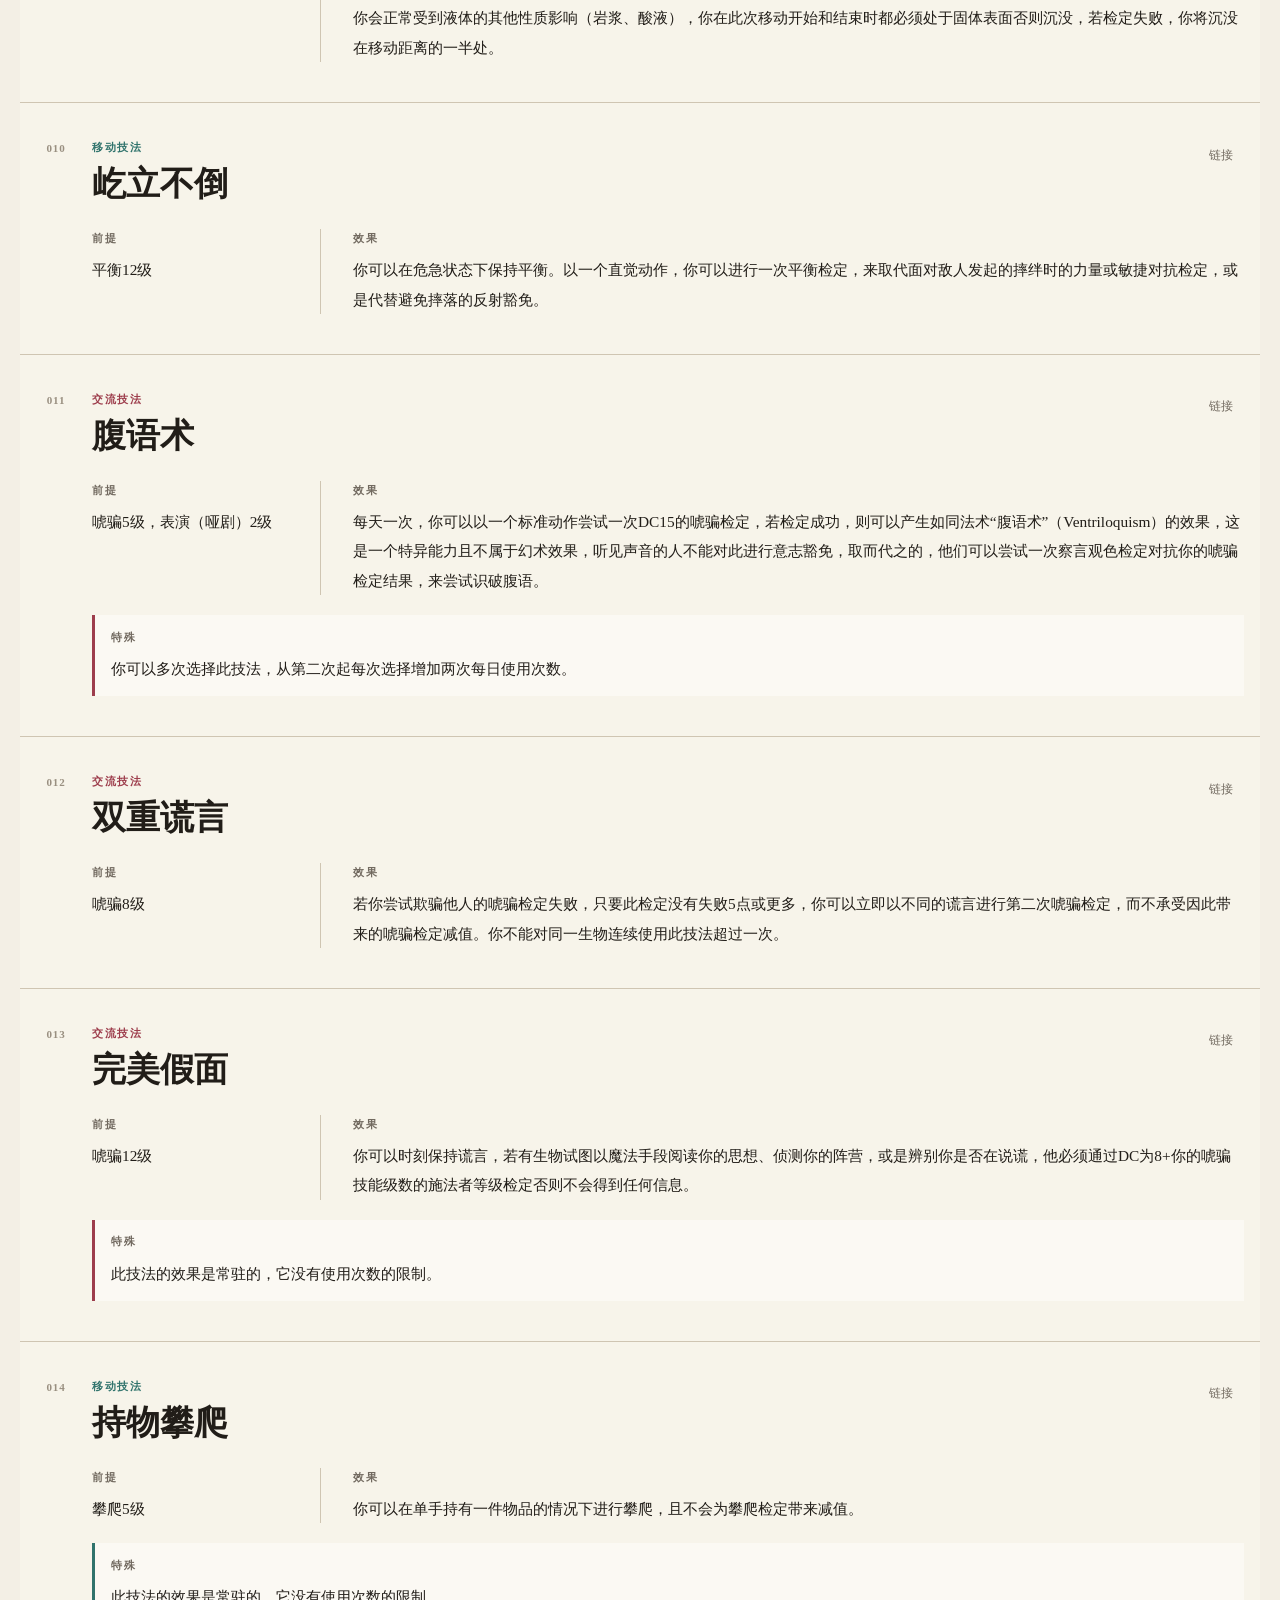
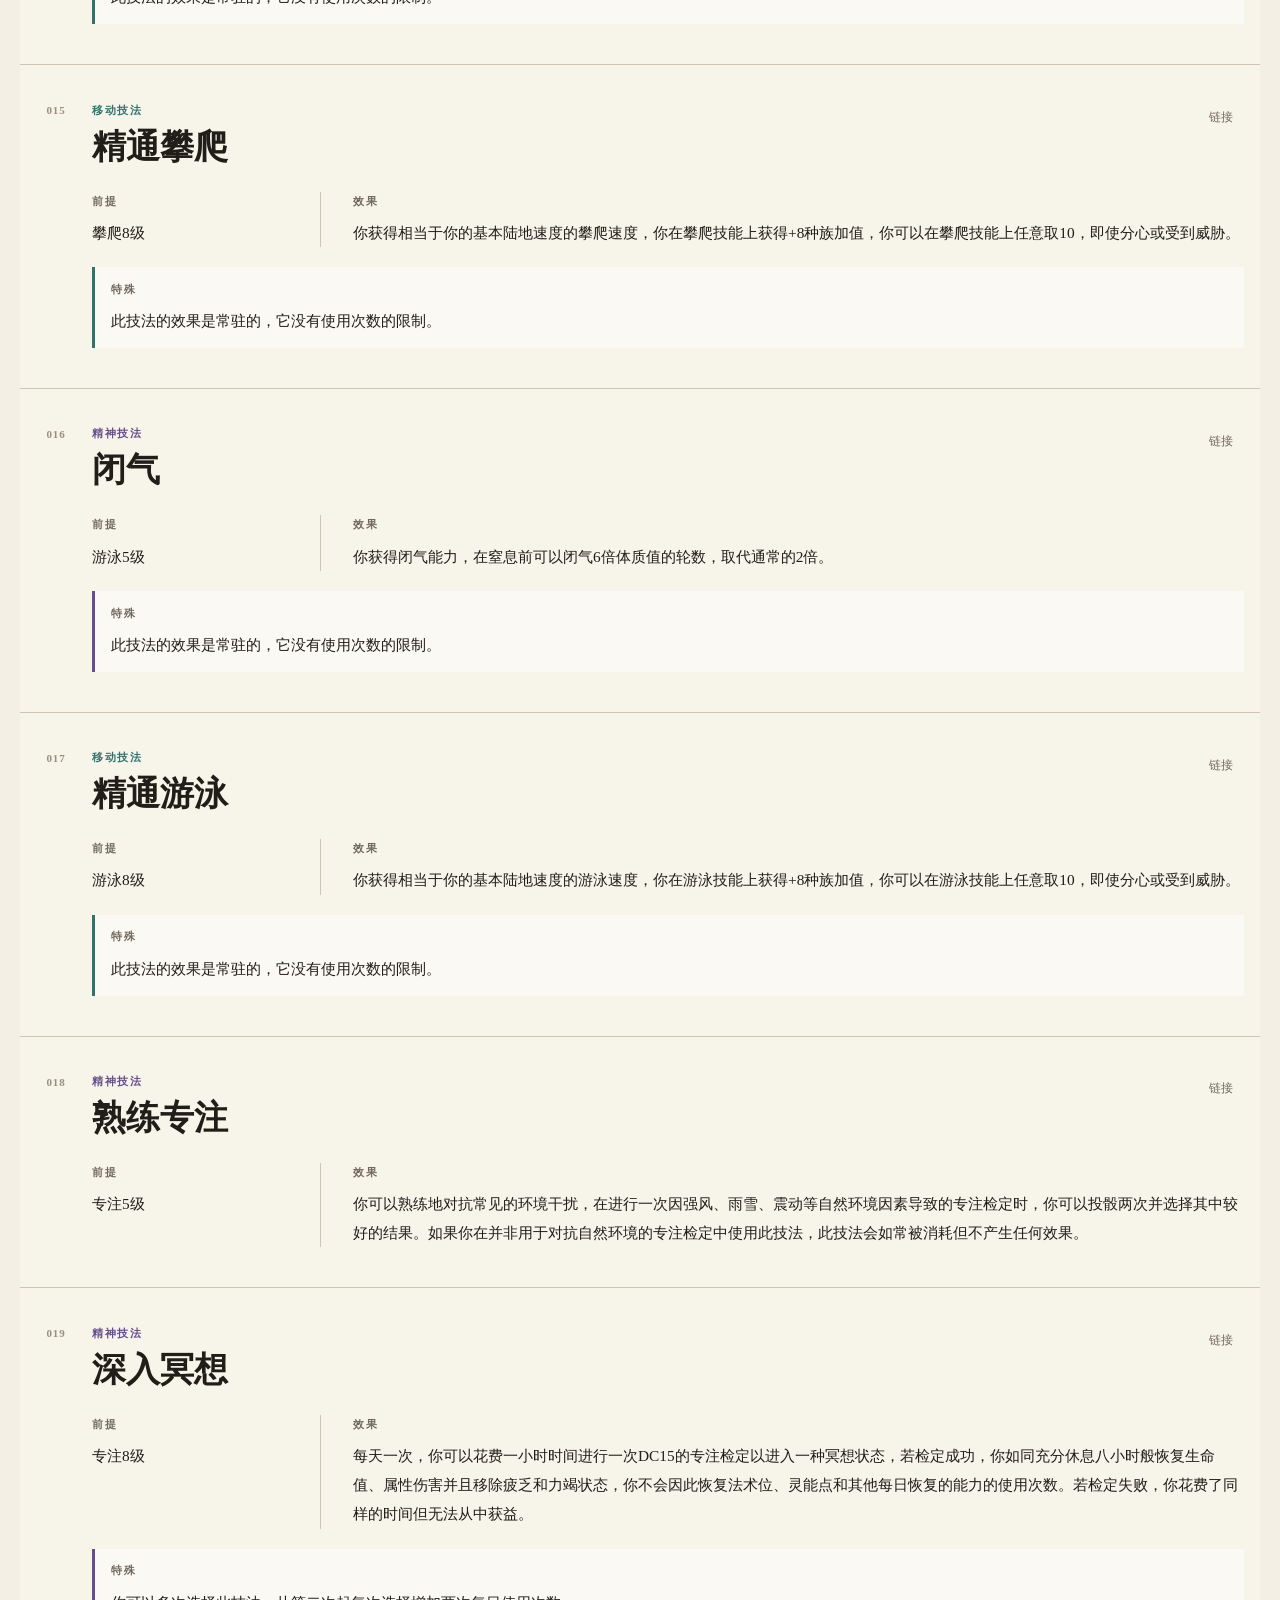
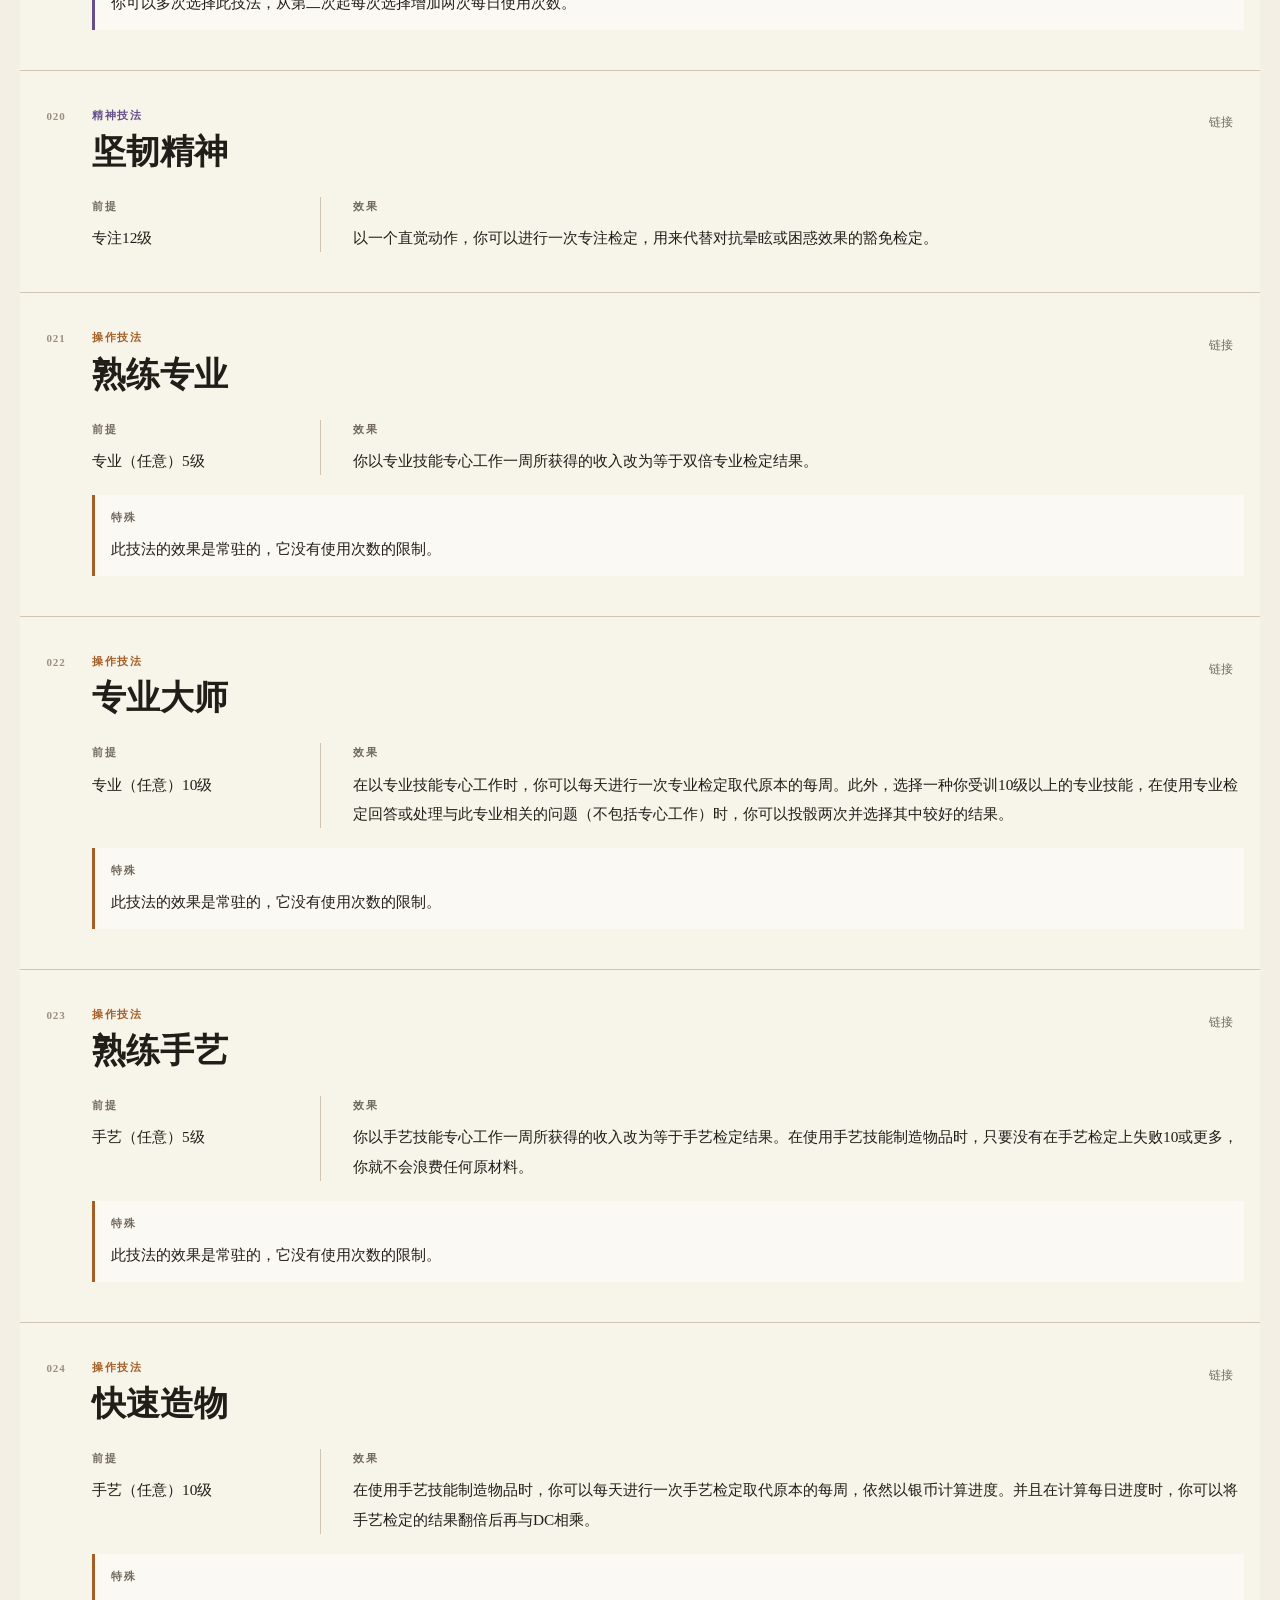
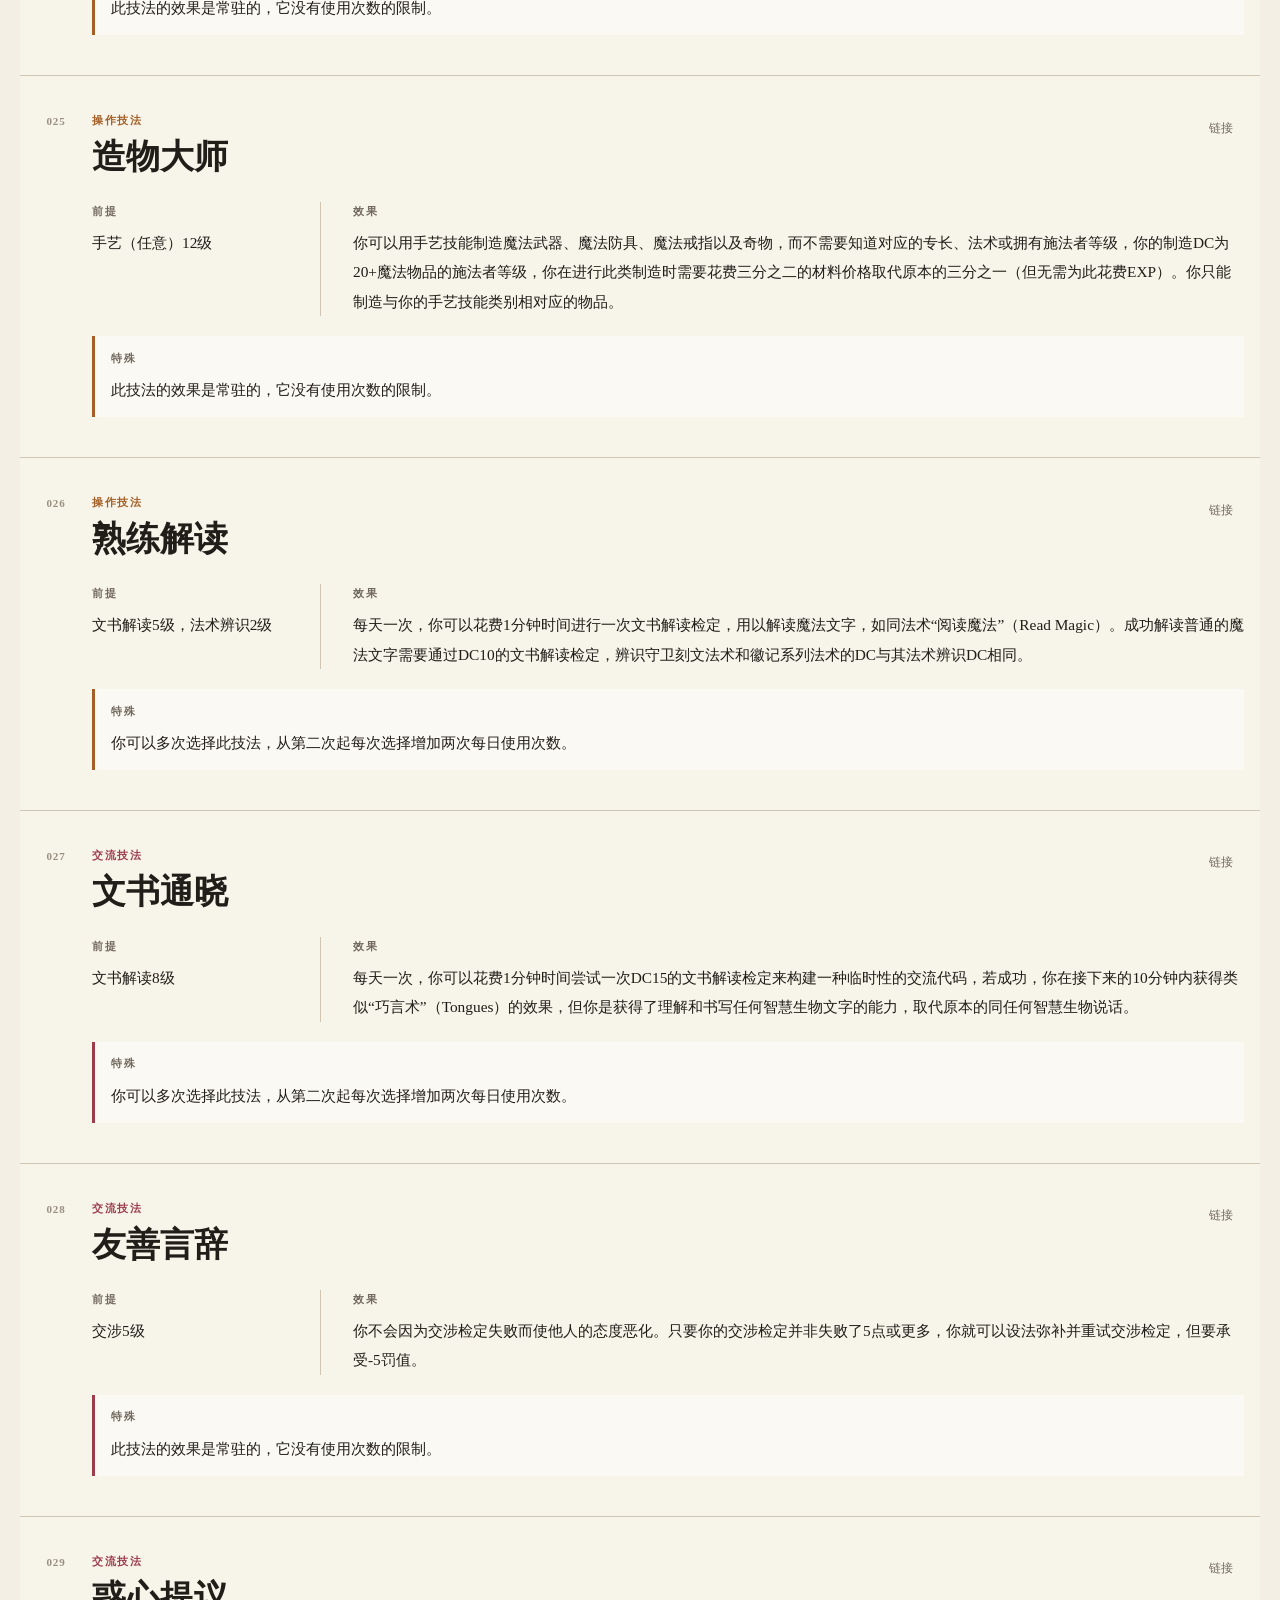
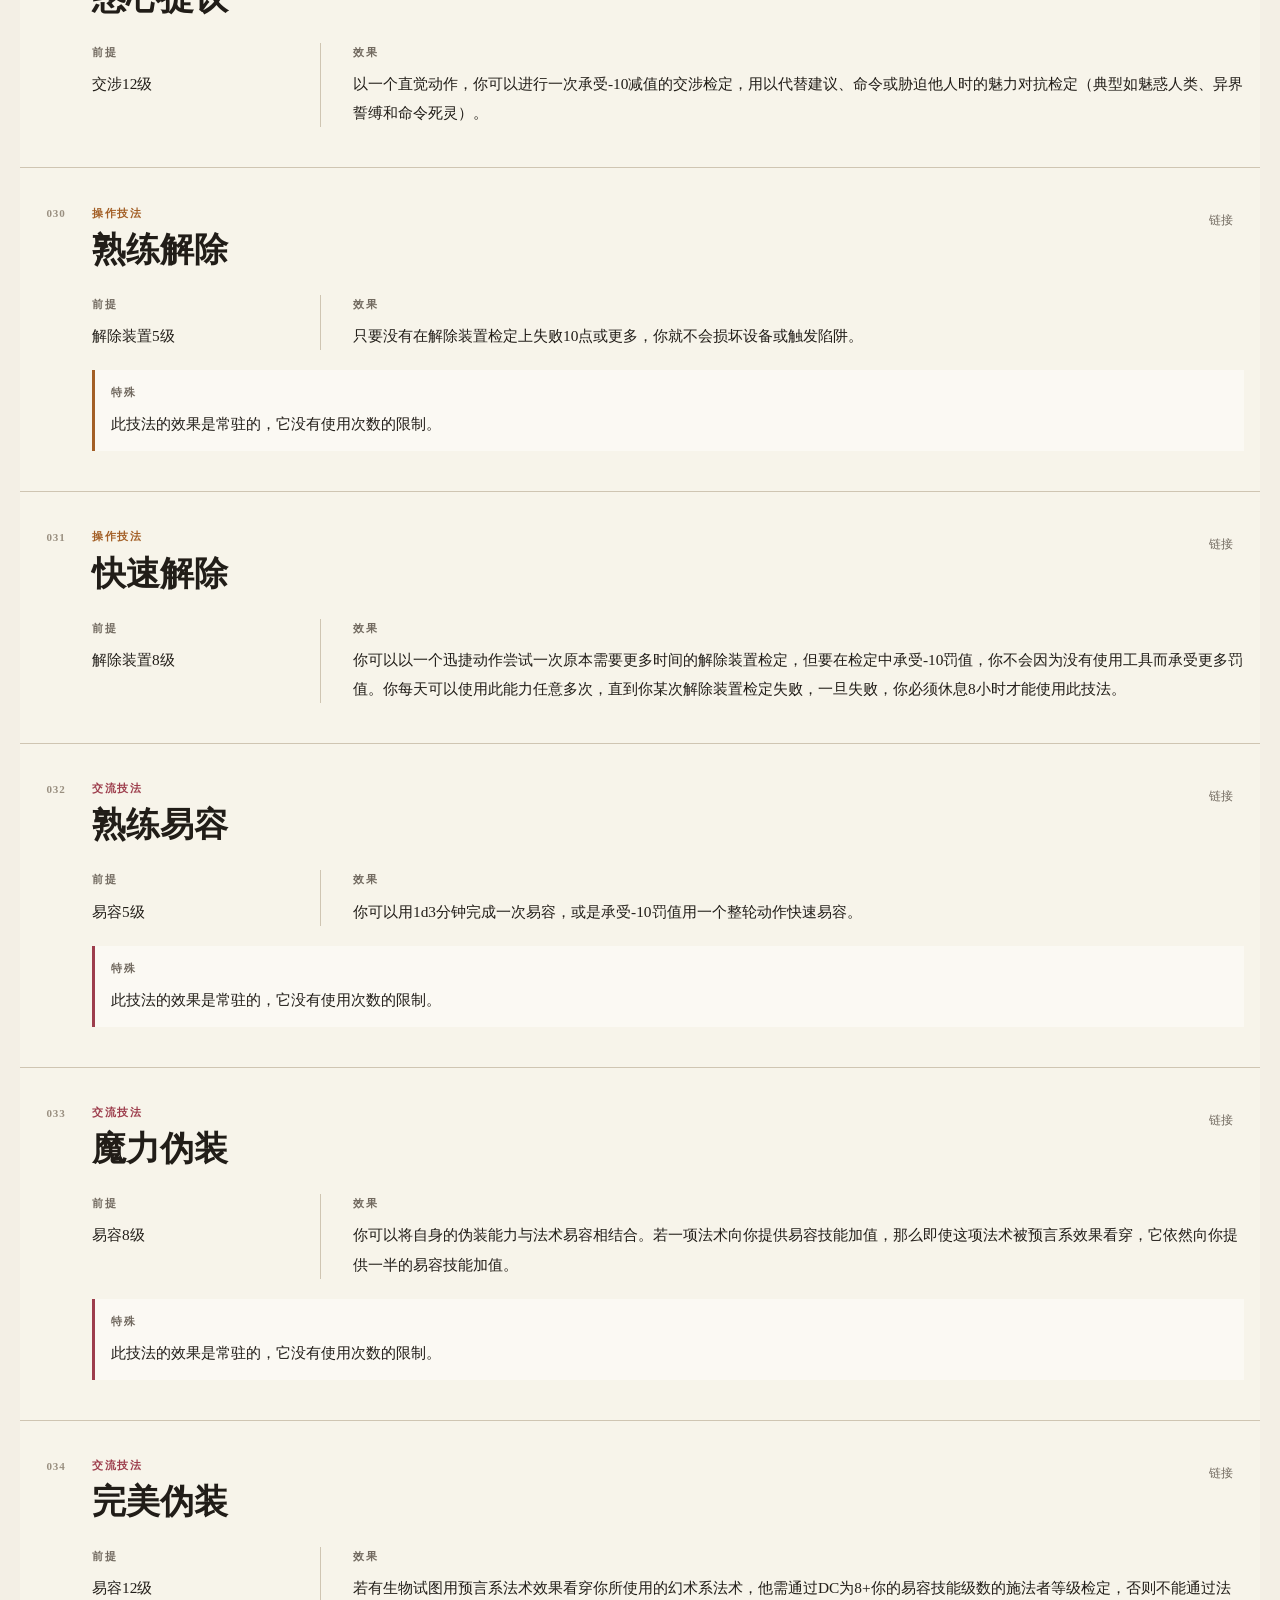
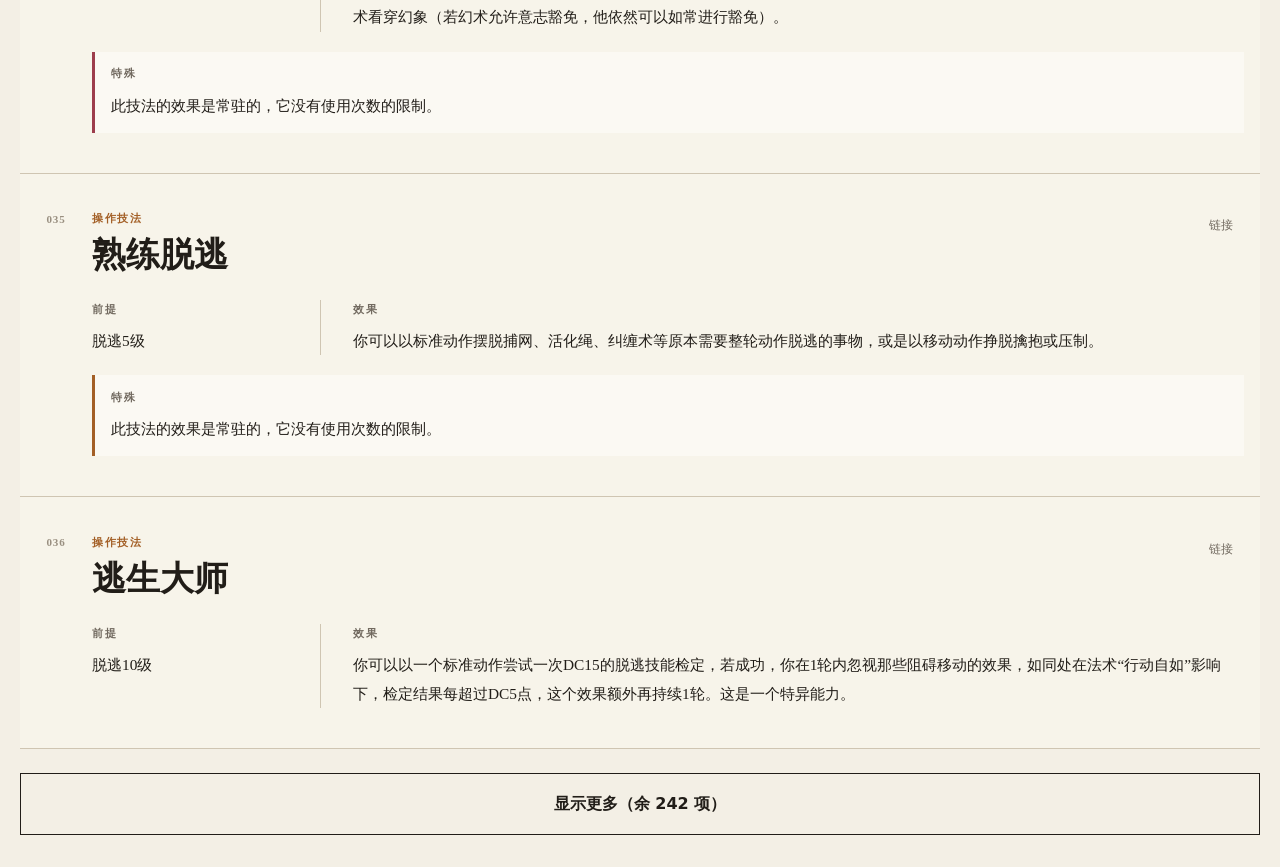
==== commit c786ddc3: "Add feats and prestige class collection" ====
--- a/index.html
+++ b/index.html
@@ -30,6 +30,7 @@
         <a href="ranger-update.html">巡林客更新</a>
         <a href="rogue-update.html">游荡者更新</a>
         <a href="bard-movements.html">诗人乐章</a>
+        <a href="feats-prestige.html">专长与进阶</a>
         <a href="https://github.com/TraFifholz/3r-homebrew" target="_blank" rel="noreferrer">GitHub ↗</a>
       </nav>
     </header>
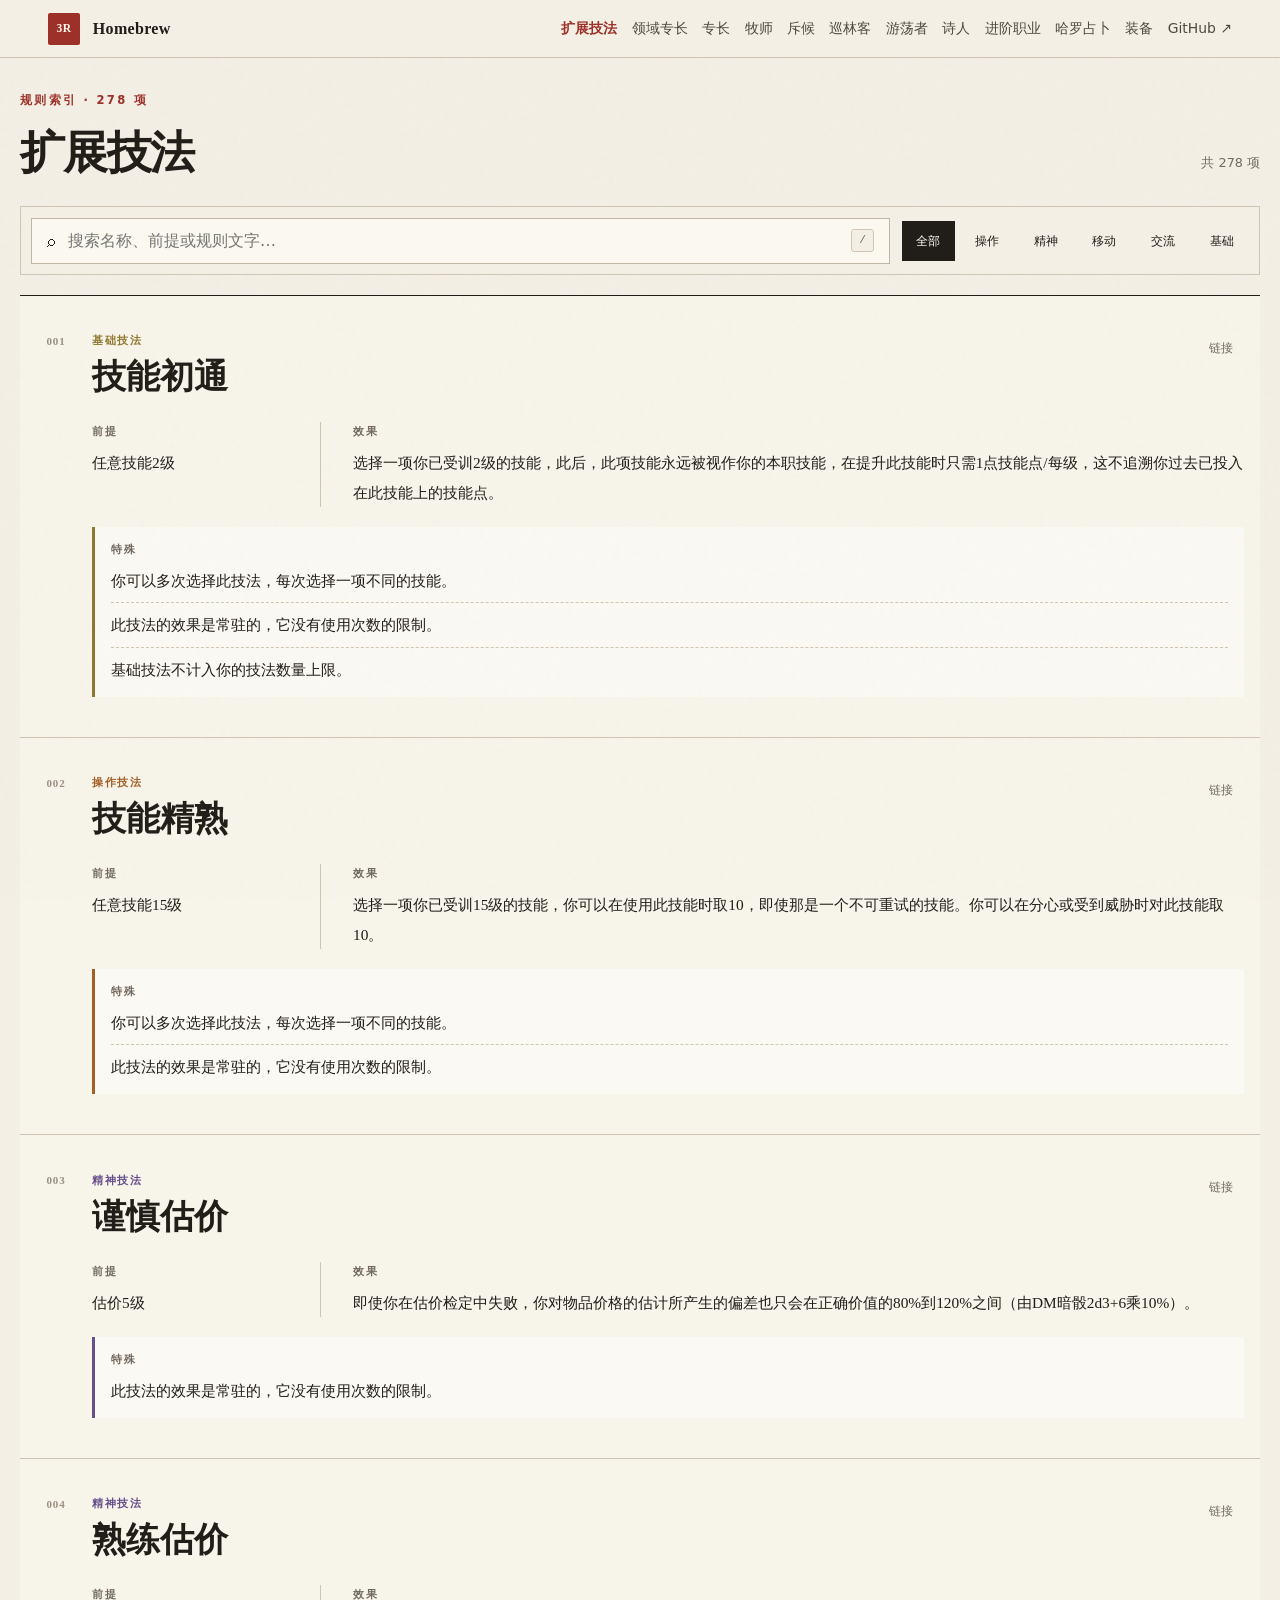
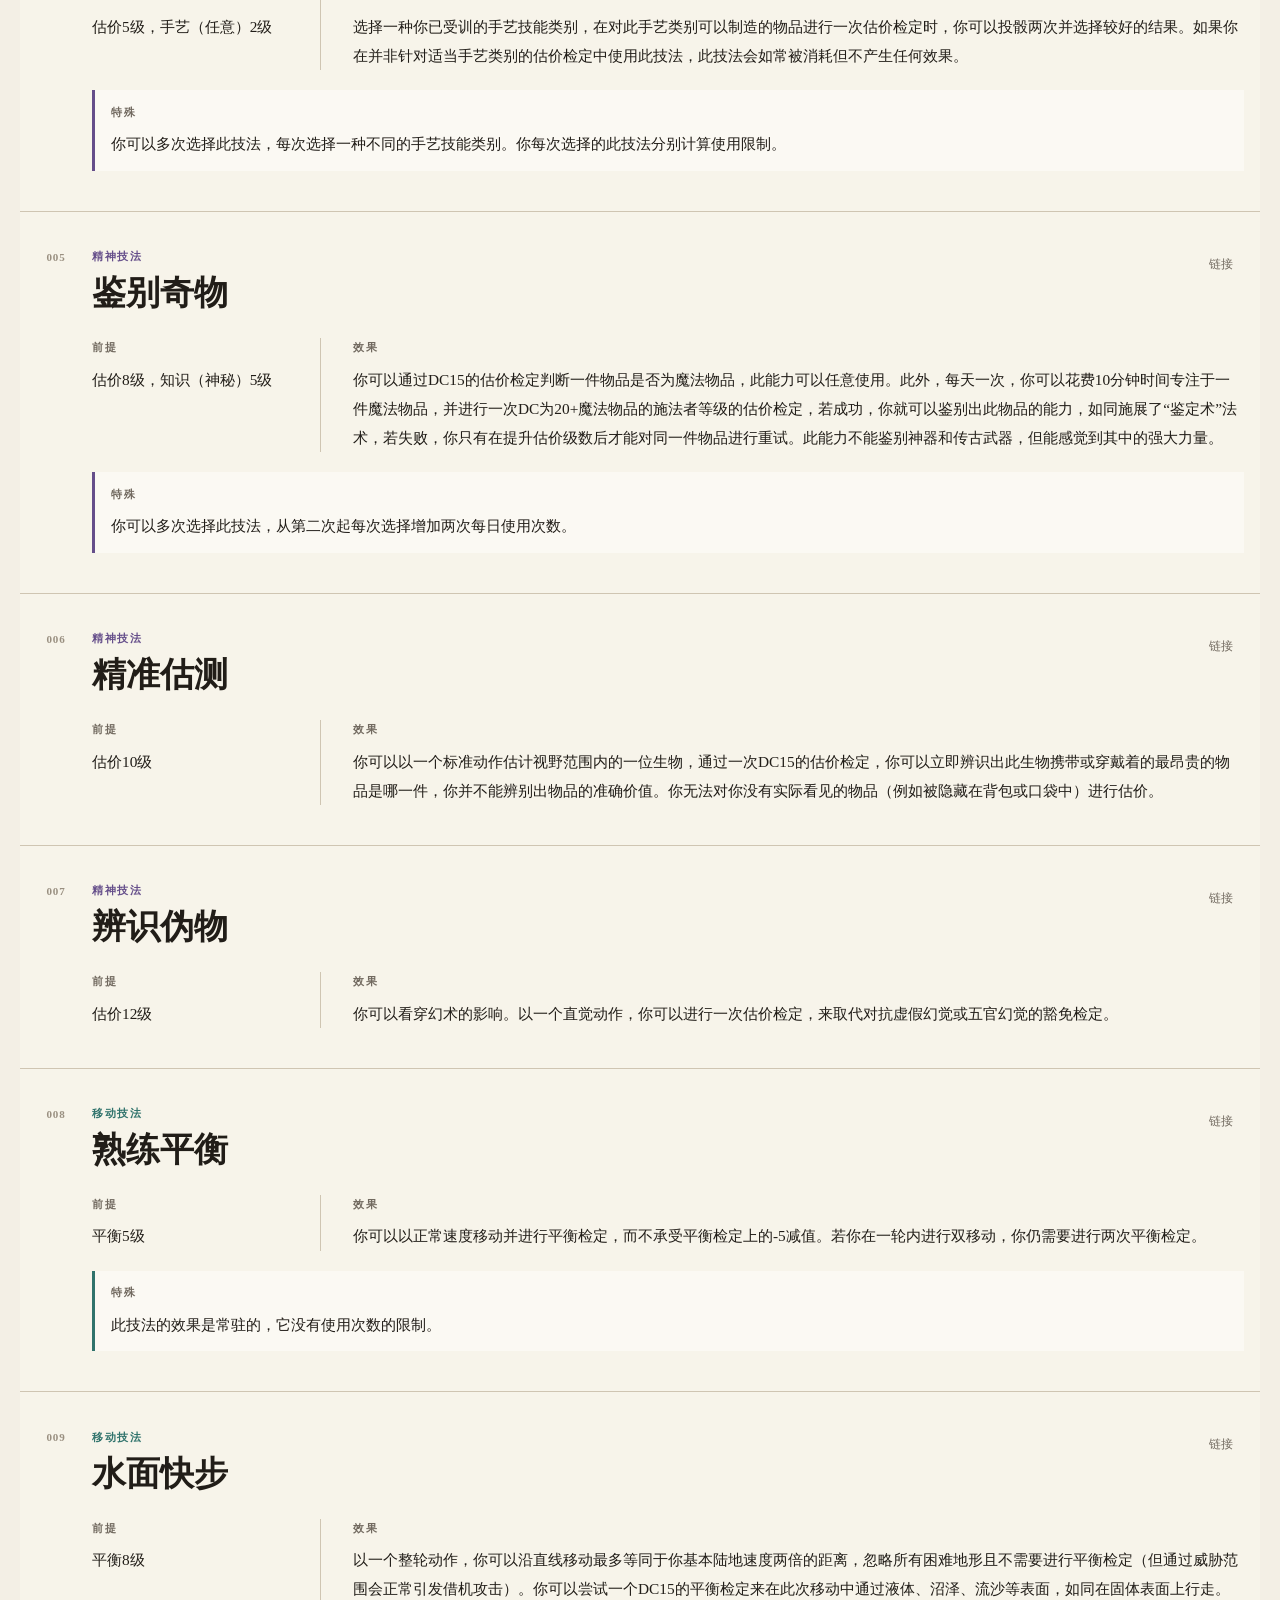
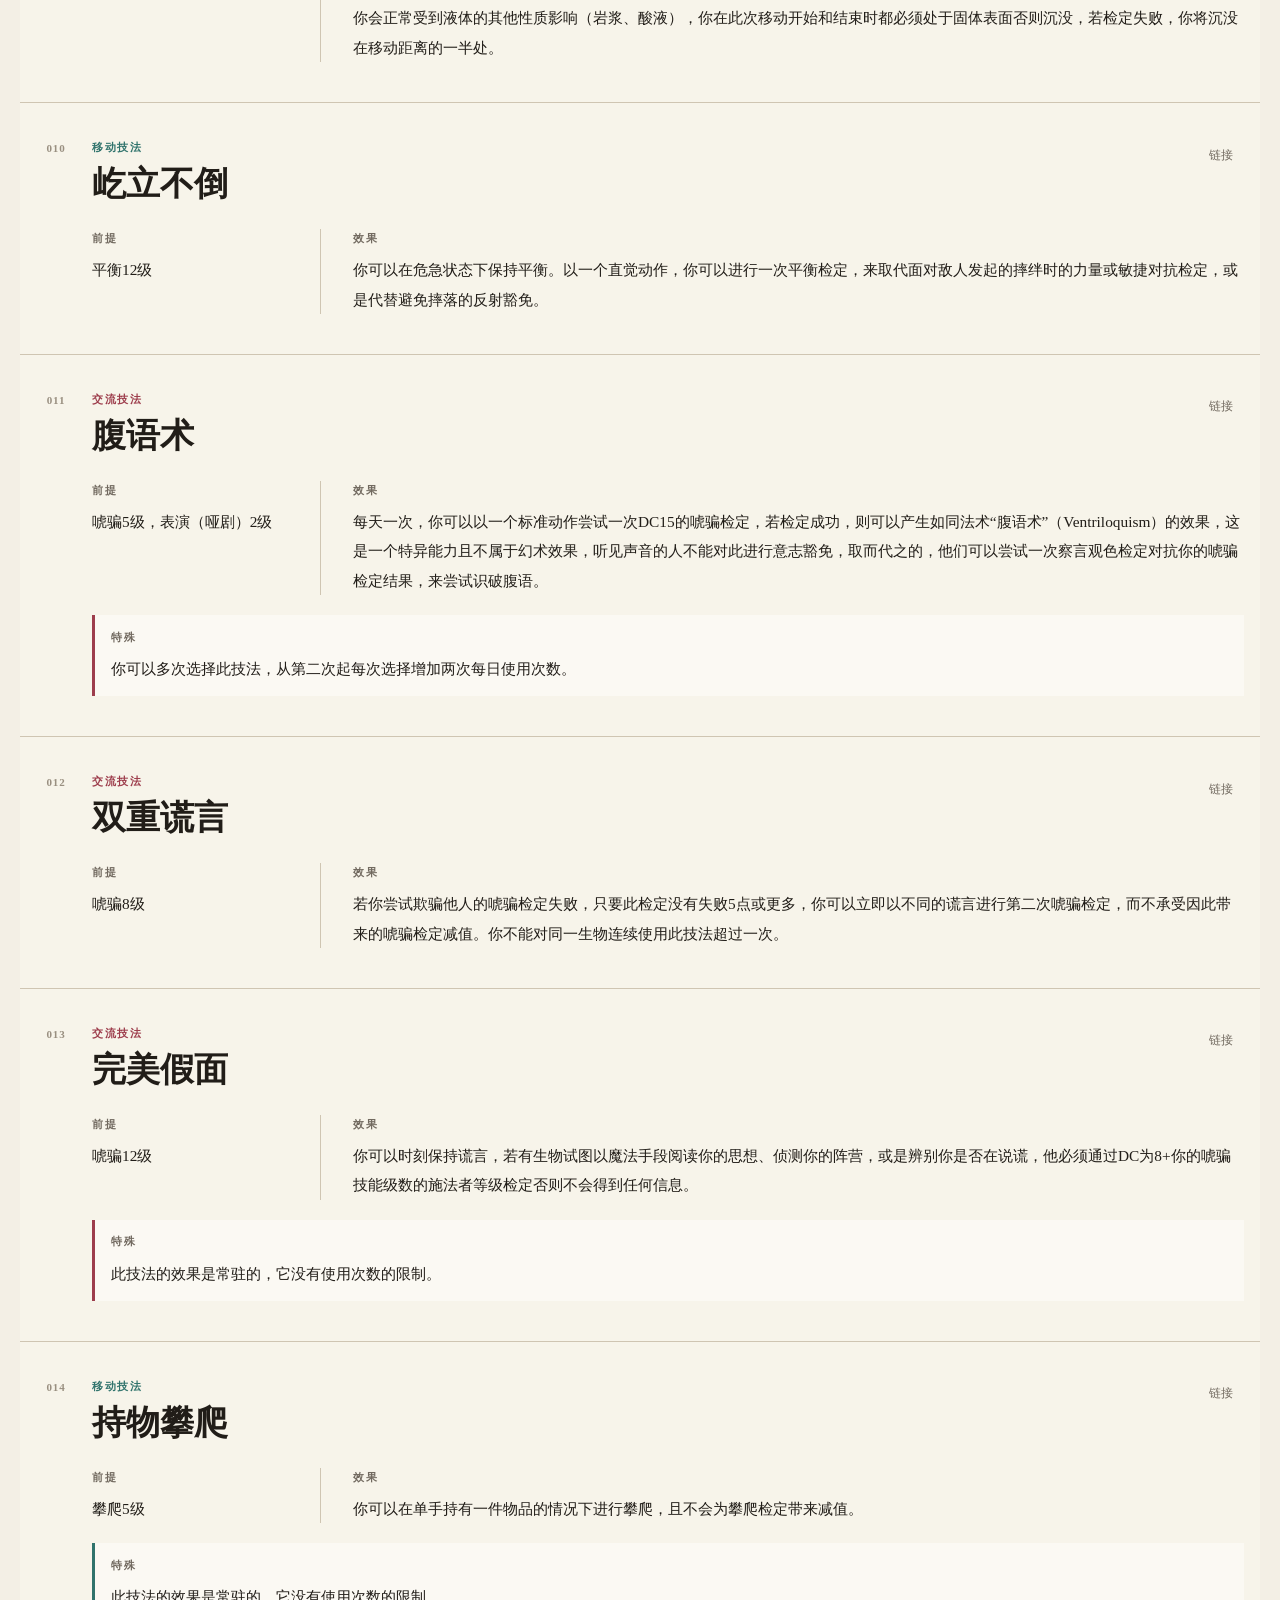
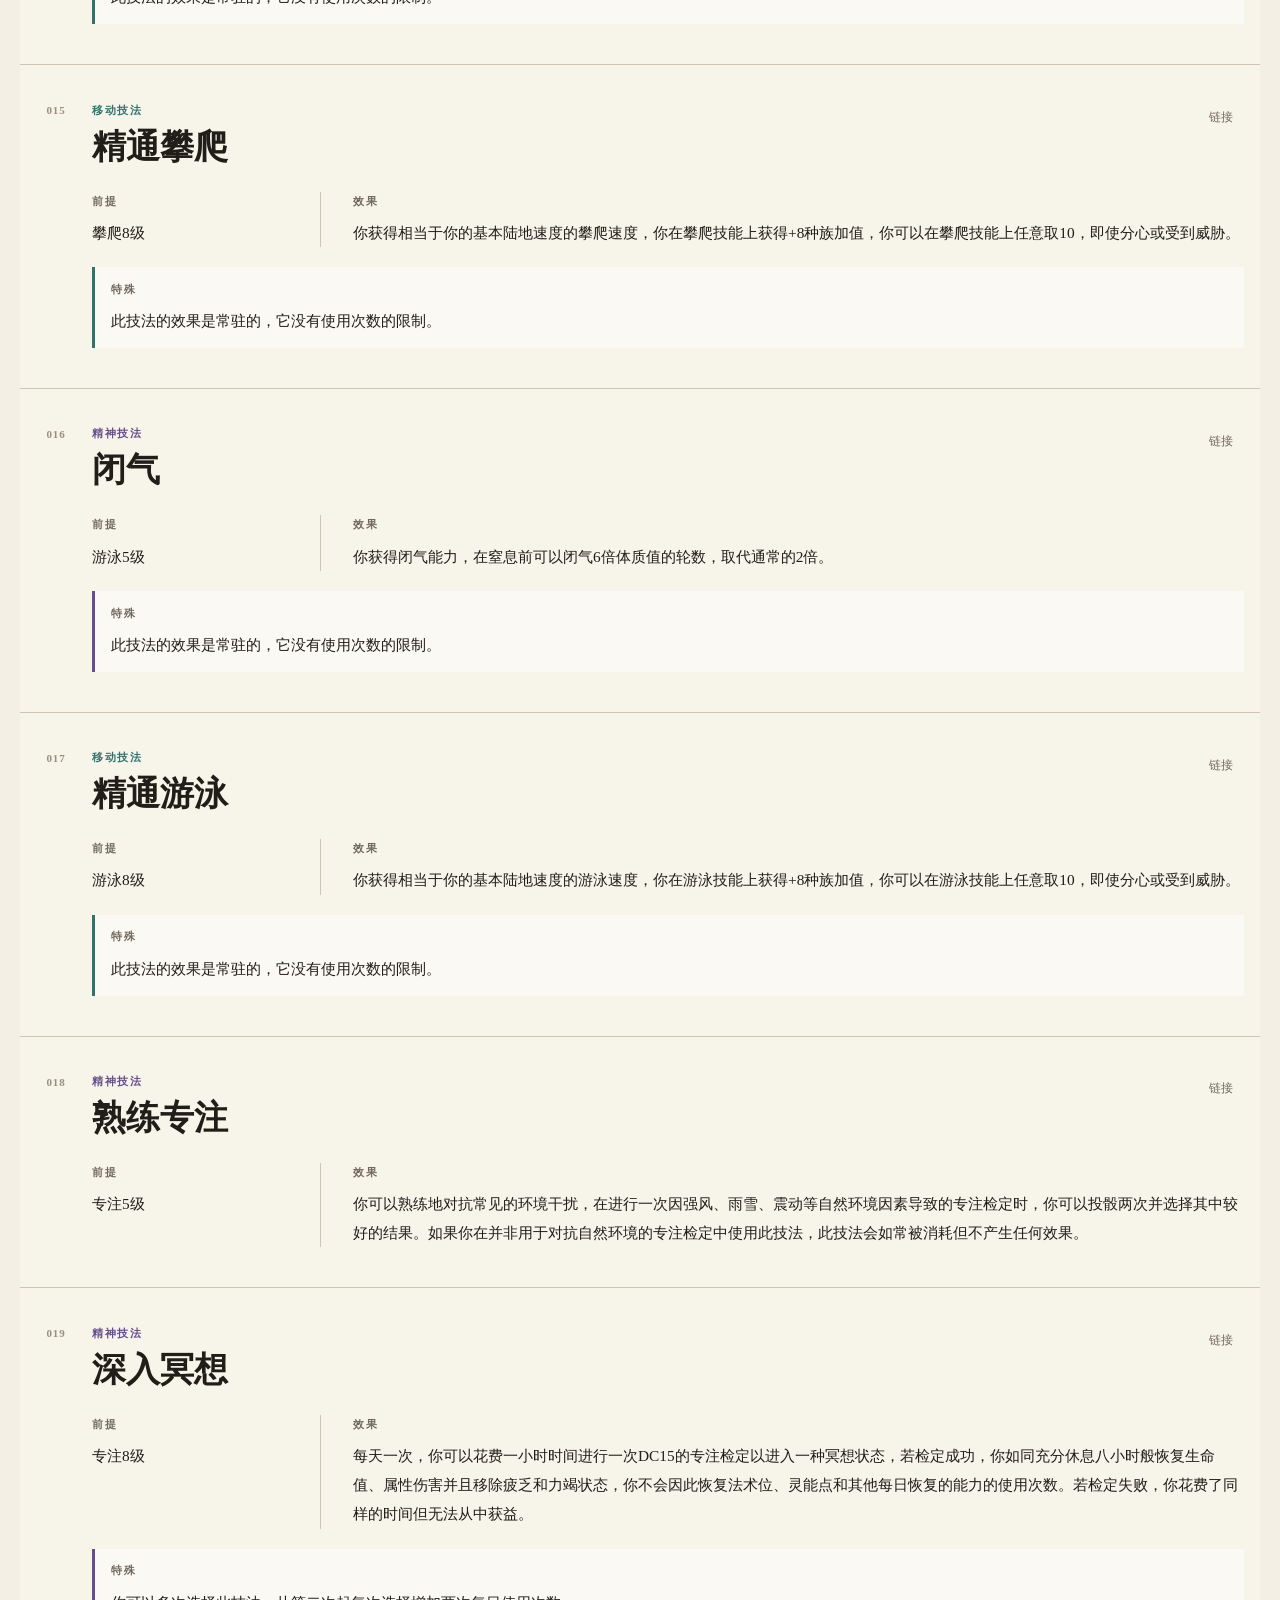
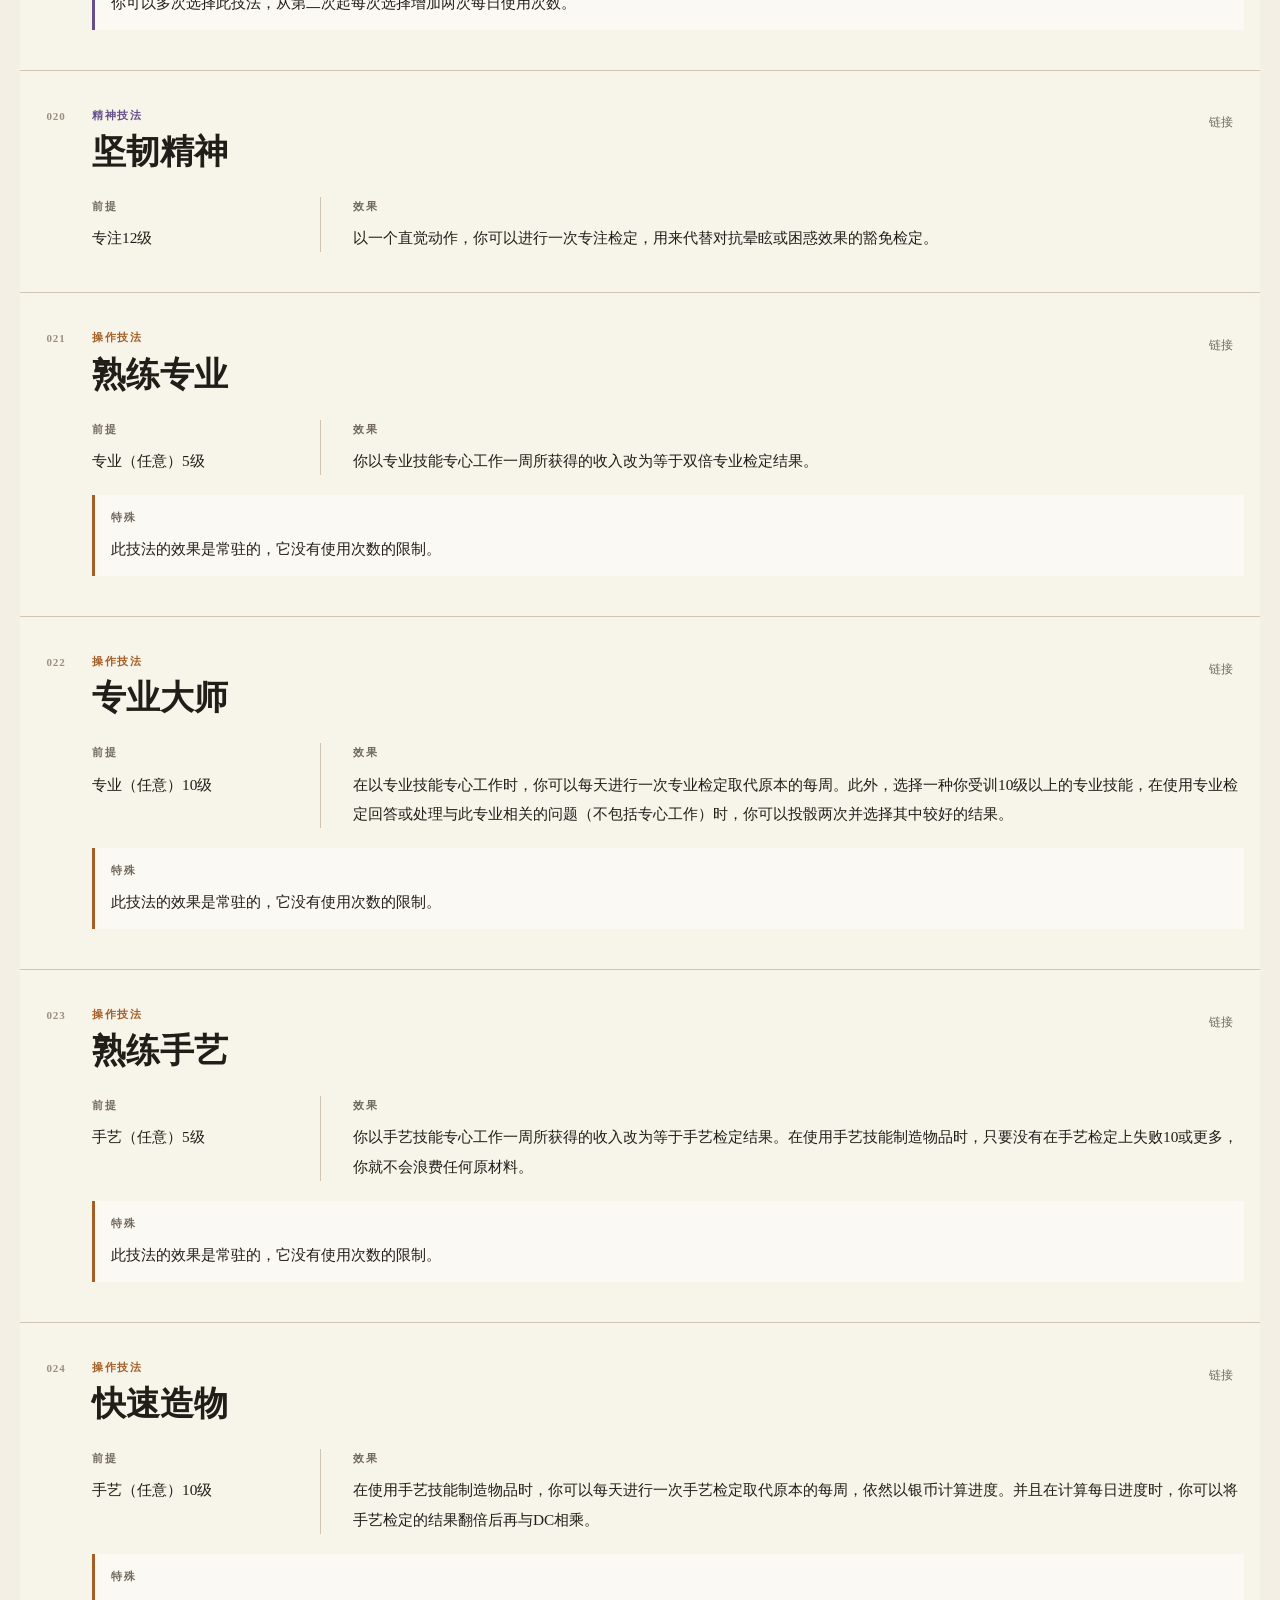
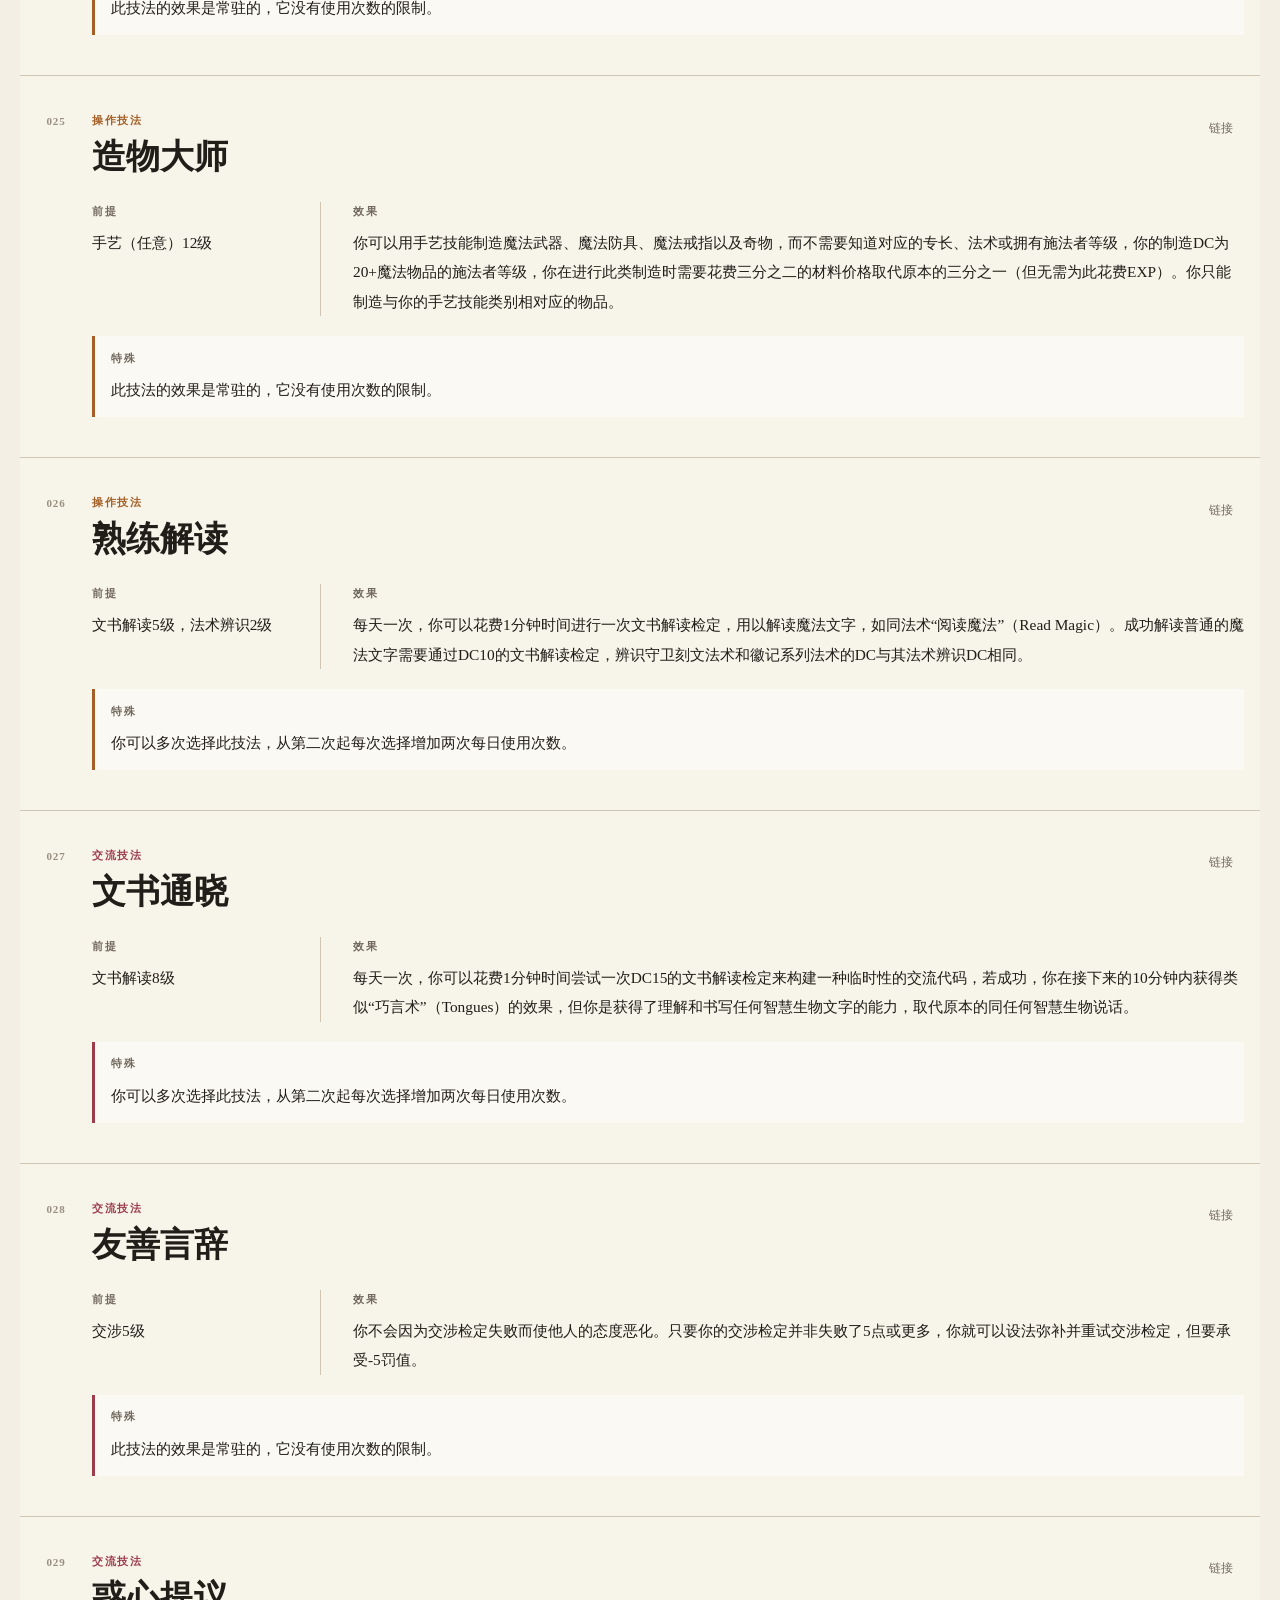
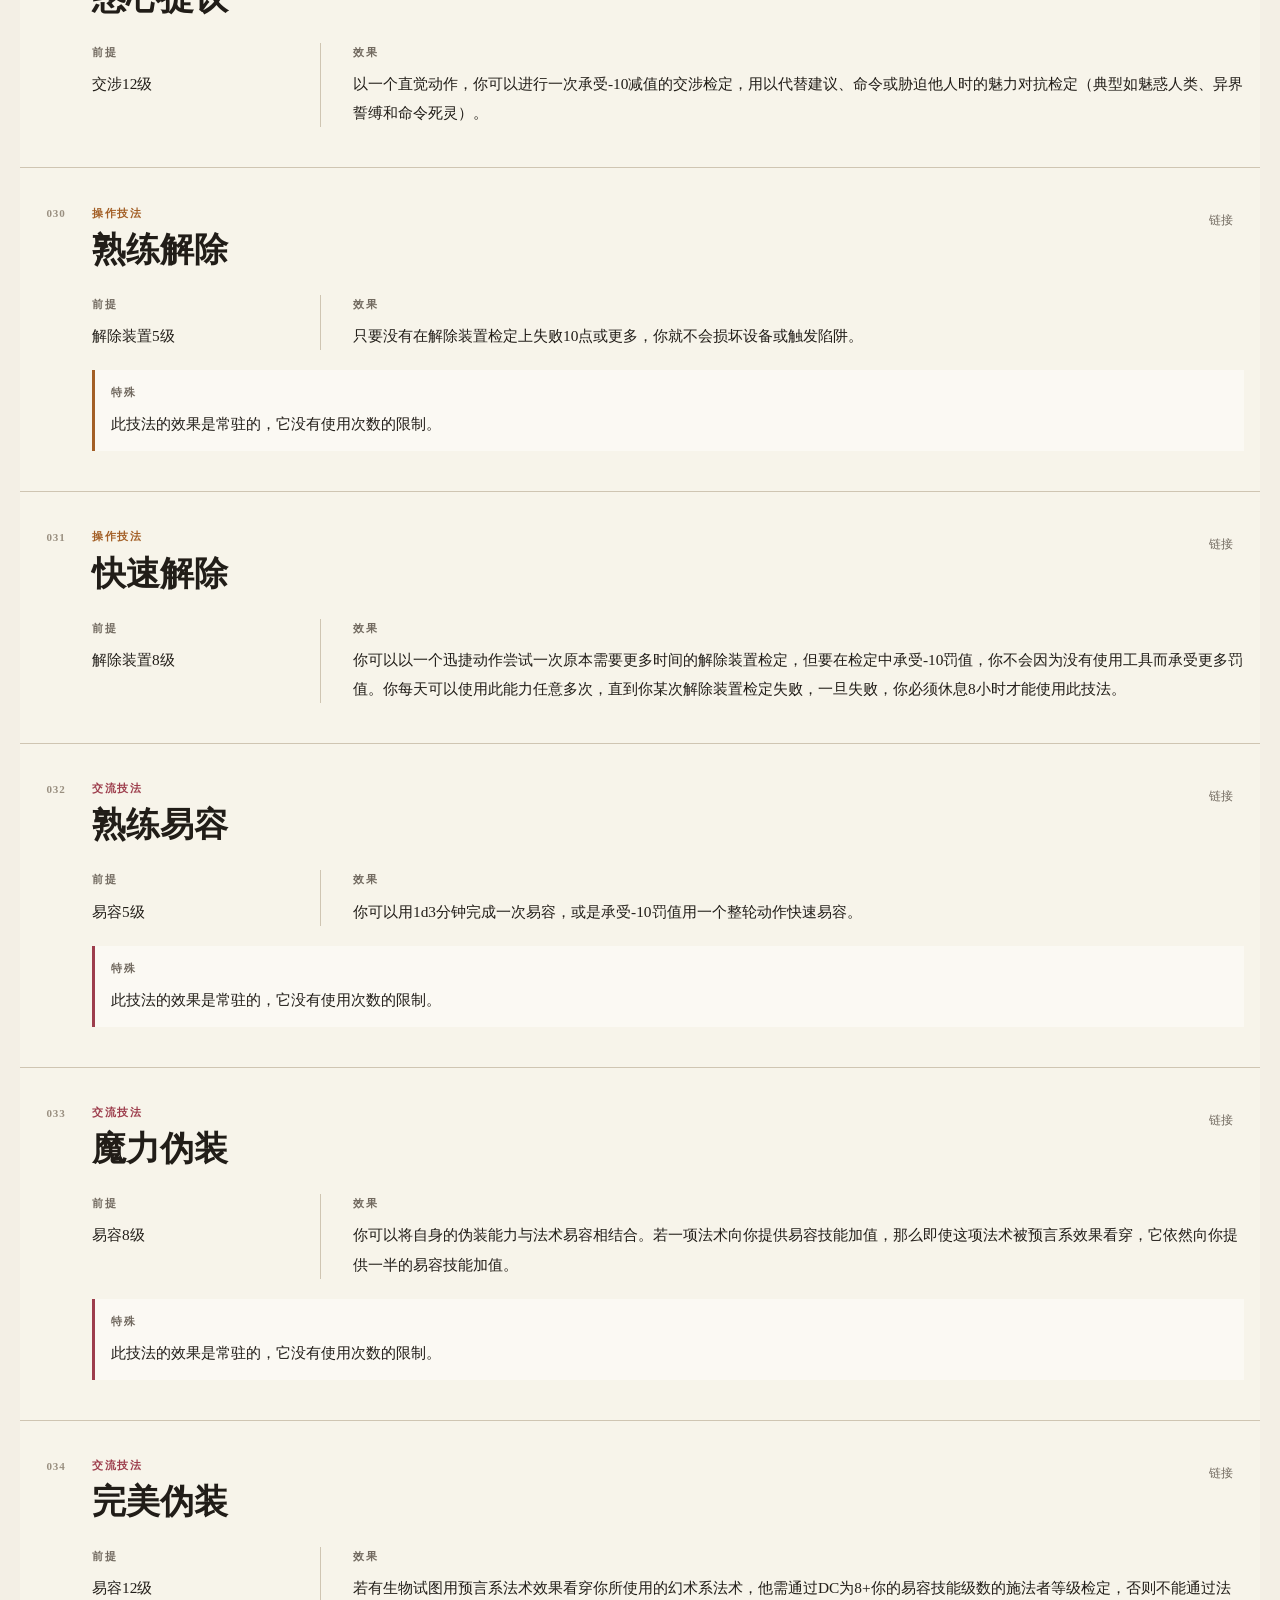
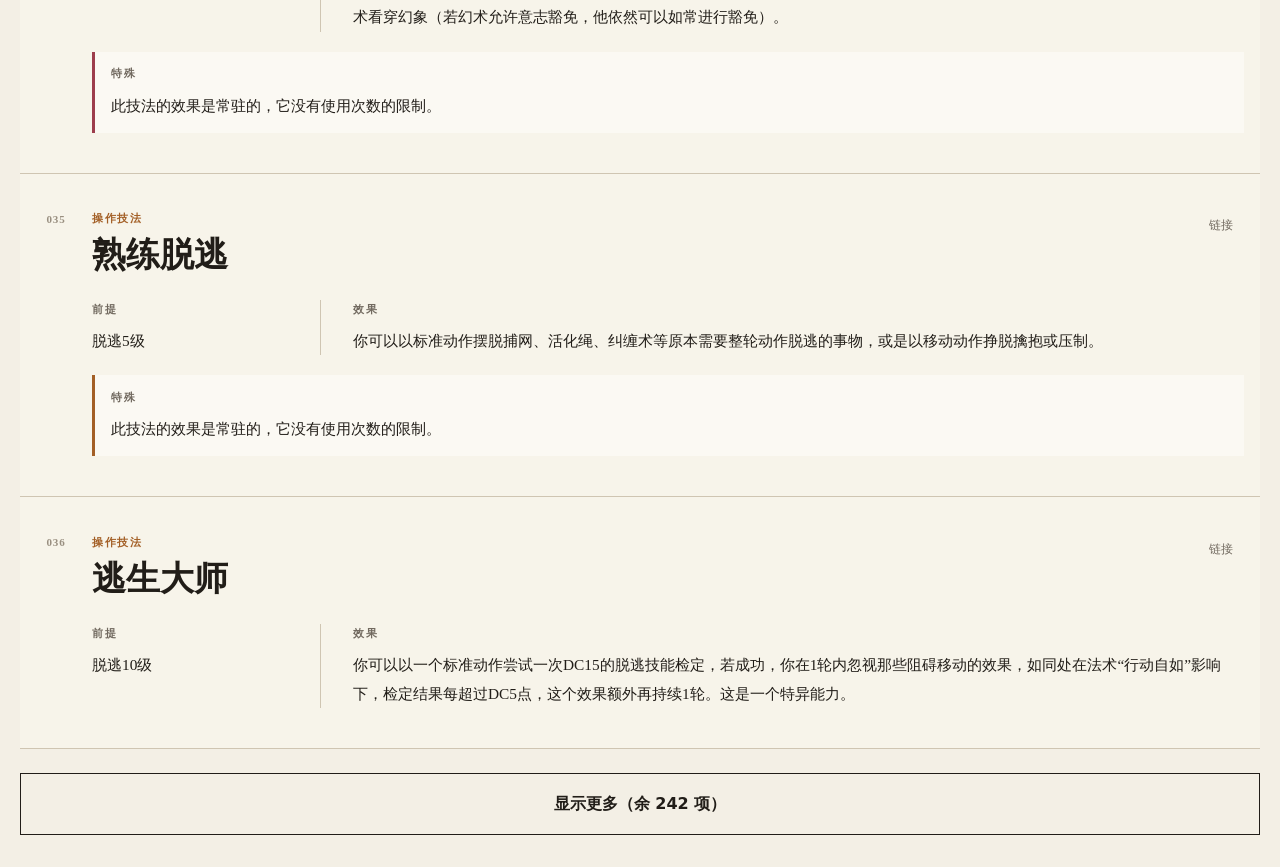
==== commit 6555d740: "Split feats and prestige classes into focused pages" ====
--- a/index.html
+++ b/index.html
@@ -25,12 +25,7 @@
       <nav aria-label="主导航">
         <a href="index.html" aria-current="page">扩展技法</a>
         <a href="domain-feats.html">领域专长</a>
-        <a href="cleric-variants.html">职业替换</a>
-        <a href="scout-rework.html">斥候重做</a>
-        <a href="ranger-update.html">巡林客更新</a>
-        <a href="rogue-update.html">游荡者更新</a>
-        <a href="bard-movements.html">诗人乐章</a>
-        <a href="feats-prestige.html">专长与进阶</a>
+        <a href="feats.html">专长</a><a href="cleric-variants.html">牧师</a><a href="scout-rework.html">斥候</a><a href="ranger-update.html">巡林客</a><a href="rogue-update.html">游荡者</a><a href="bard-movements.html">诗人</a><a href="prestige-classes.html">进阶职业</a><a href="harrowing.html">哈罗占卜</a><a href="harrow-equipment.html">装备</a>
         <a href="https://github.com/TraFifholz/3r-homebrew" target="_blank" rel="noreferrer">GitHub ↗</a>
       </nav>
     </header>
--- a/styles.css
+++ b/styles.css
@@ -23,11 +23,11 @@
 button { color: inherit; }
 .sr-only { position: absolute; width: 1px; height: 1px; overflow: hidden; clip: rect(0,0,0,0); white-space: nowrap; }
 
-.site-header { position: sticky; z-index: 20; top: 0; display: flex; align-items: center; justify-content: space-between; min-height: 58px; padding: .45rem clamp(1rem, 4vw, 3rem); border-bottom: 1px solid var(--line); background: rgb(243 239 229 / 97%); }
-.brand { display: flex; gap: .8rem; align-items: center; text-decoration: none; line-height: 1.15; }
+.site-header { position: sticky; z-index: 20; top: 0; display: flex; gap: 1rem; align-items: center; justify-content: space-between; min-height: 58px; padding: .45rem clamp(1rem, 4vw, 3rem); border-bottom: 1px solid var(--line); background: rgb(243 239 229 / 97%); }
+.brand { display: flex; flex: 0 0 auto; gap: .8rem; align-items: center; text-decoration: none; line-height: 1.15; }
 .brand-mark { display: grid; width: 2rem; height: 2rem; place-items: center; border-radius: 2px; background: var(--red); color: #fff8e8; font: 700 .72rem/1 var(--serif); letter-spacing: .03em; }
 .brand strong { display: block; font: 700 1rem/1.2 var(--serif); letter-spacing: .02em; }
-nav { display: flex; gap: clamp(1rem, 3vw, 2.5rem); align-items: center; }
+nav { display: flex; min-width: 0; gap: .9rem; align-items: center; overflow-x: auto; white-space: nowrap; scrollbar-width: thin; }
 nav a { color: #4f493f; font-size: .87rem; text-decoration: none; }
 nav a:hover { color: var(--red); }
 nav a[aria-current="page"] { color: var(--red); font-weight: 700; }
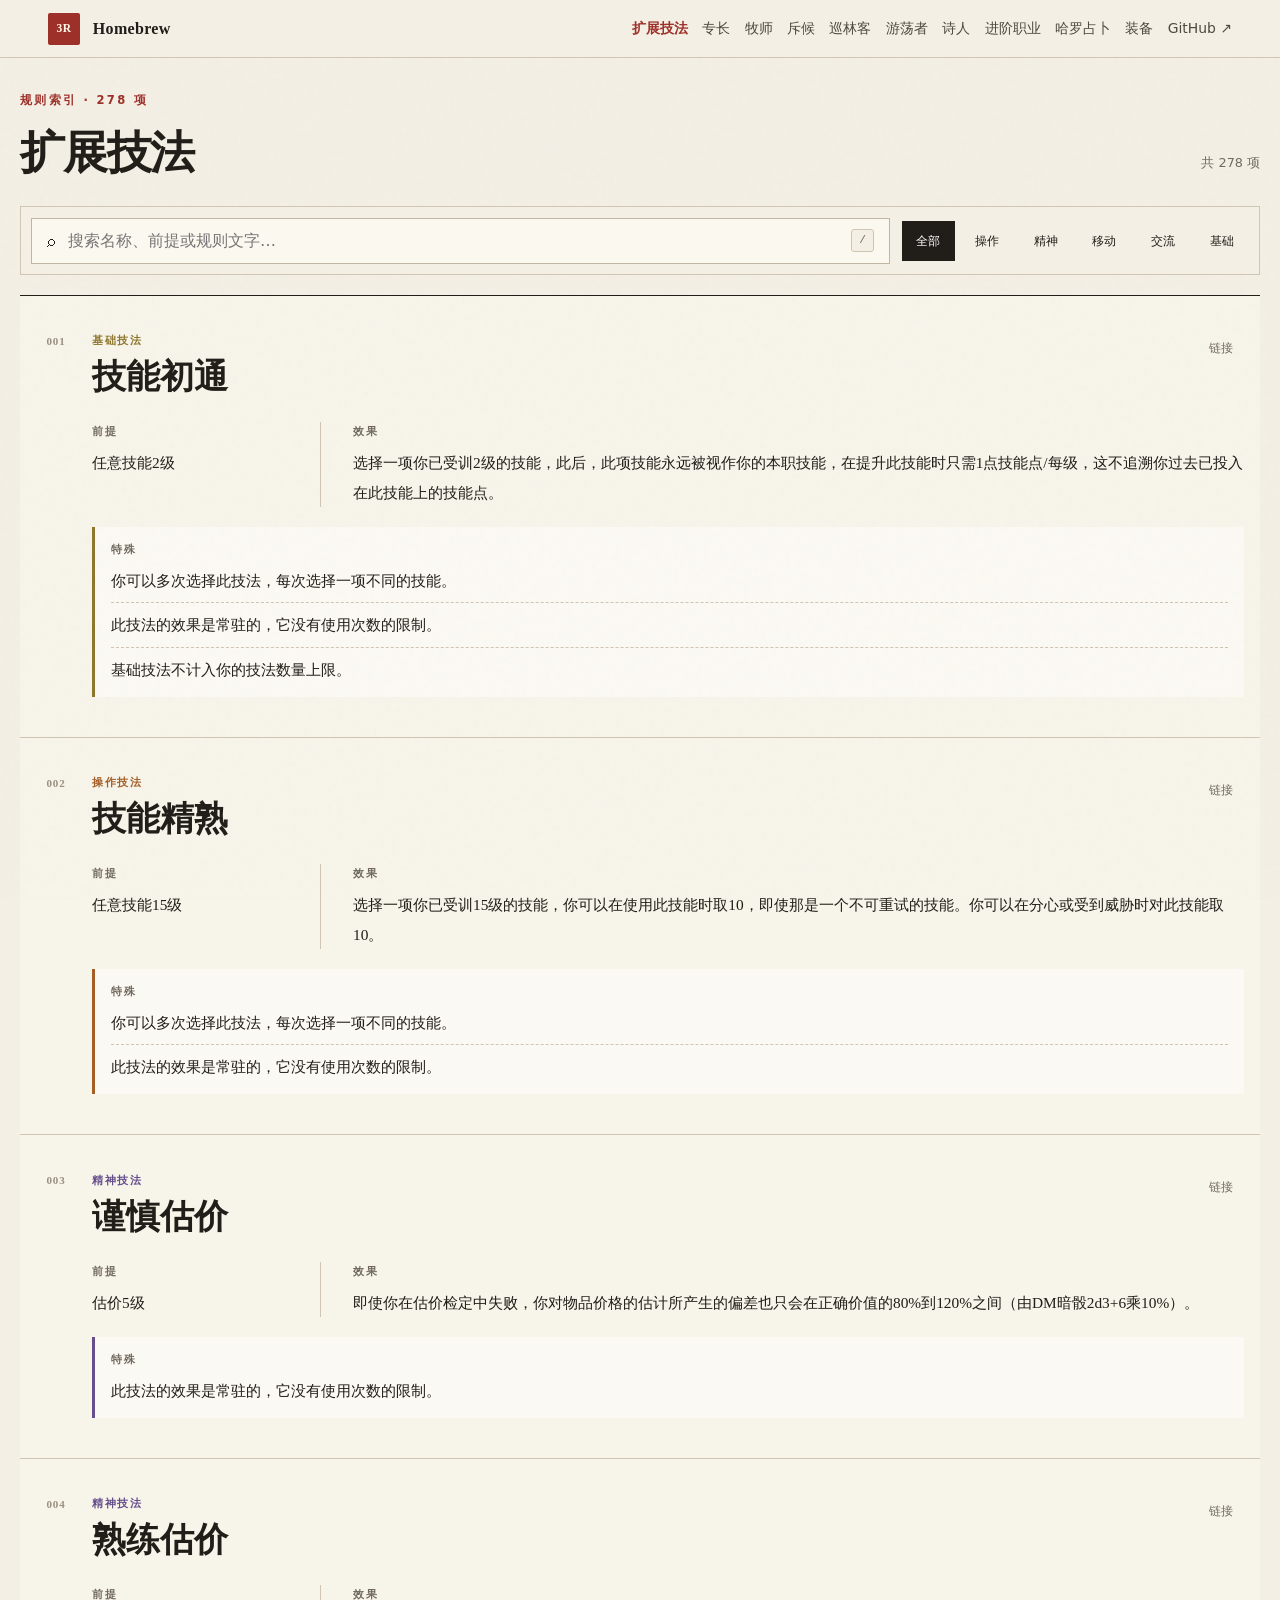
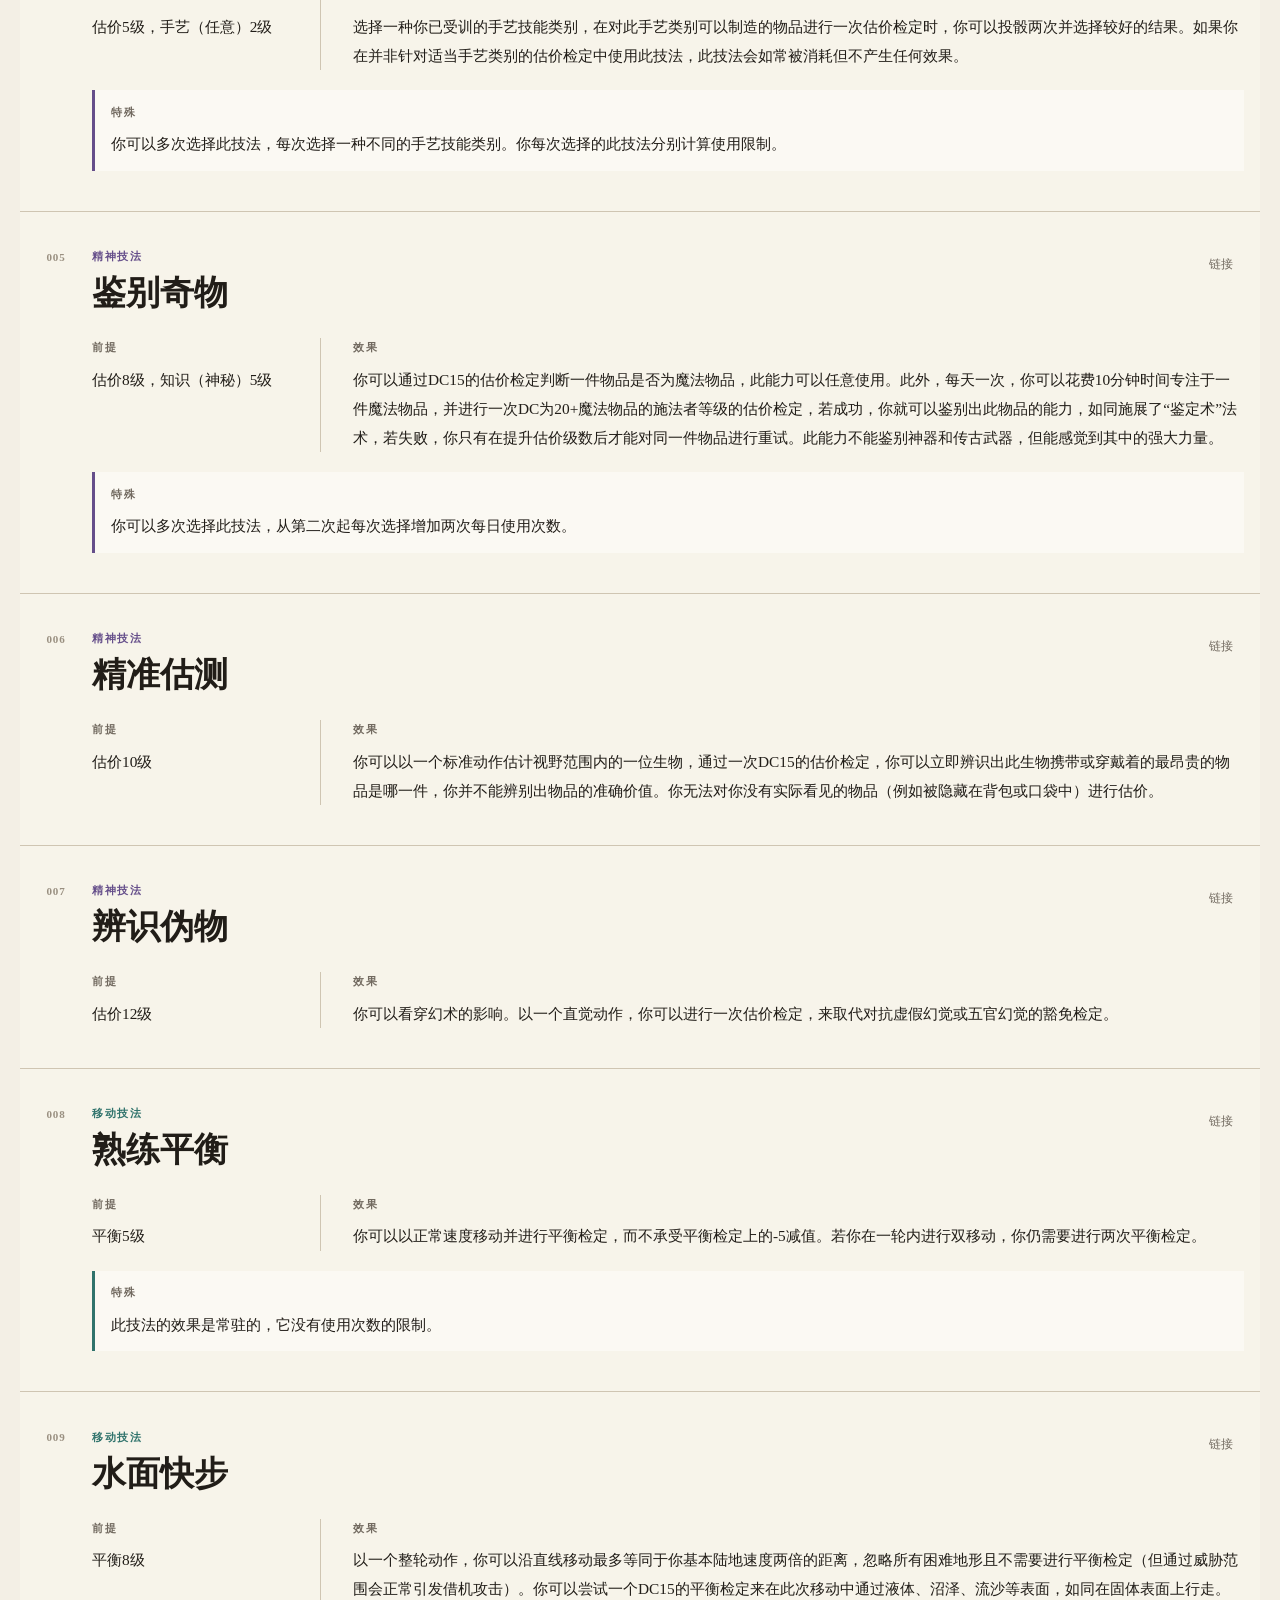
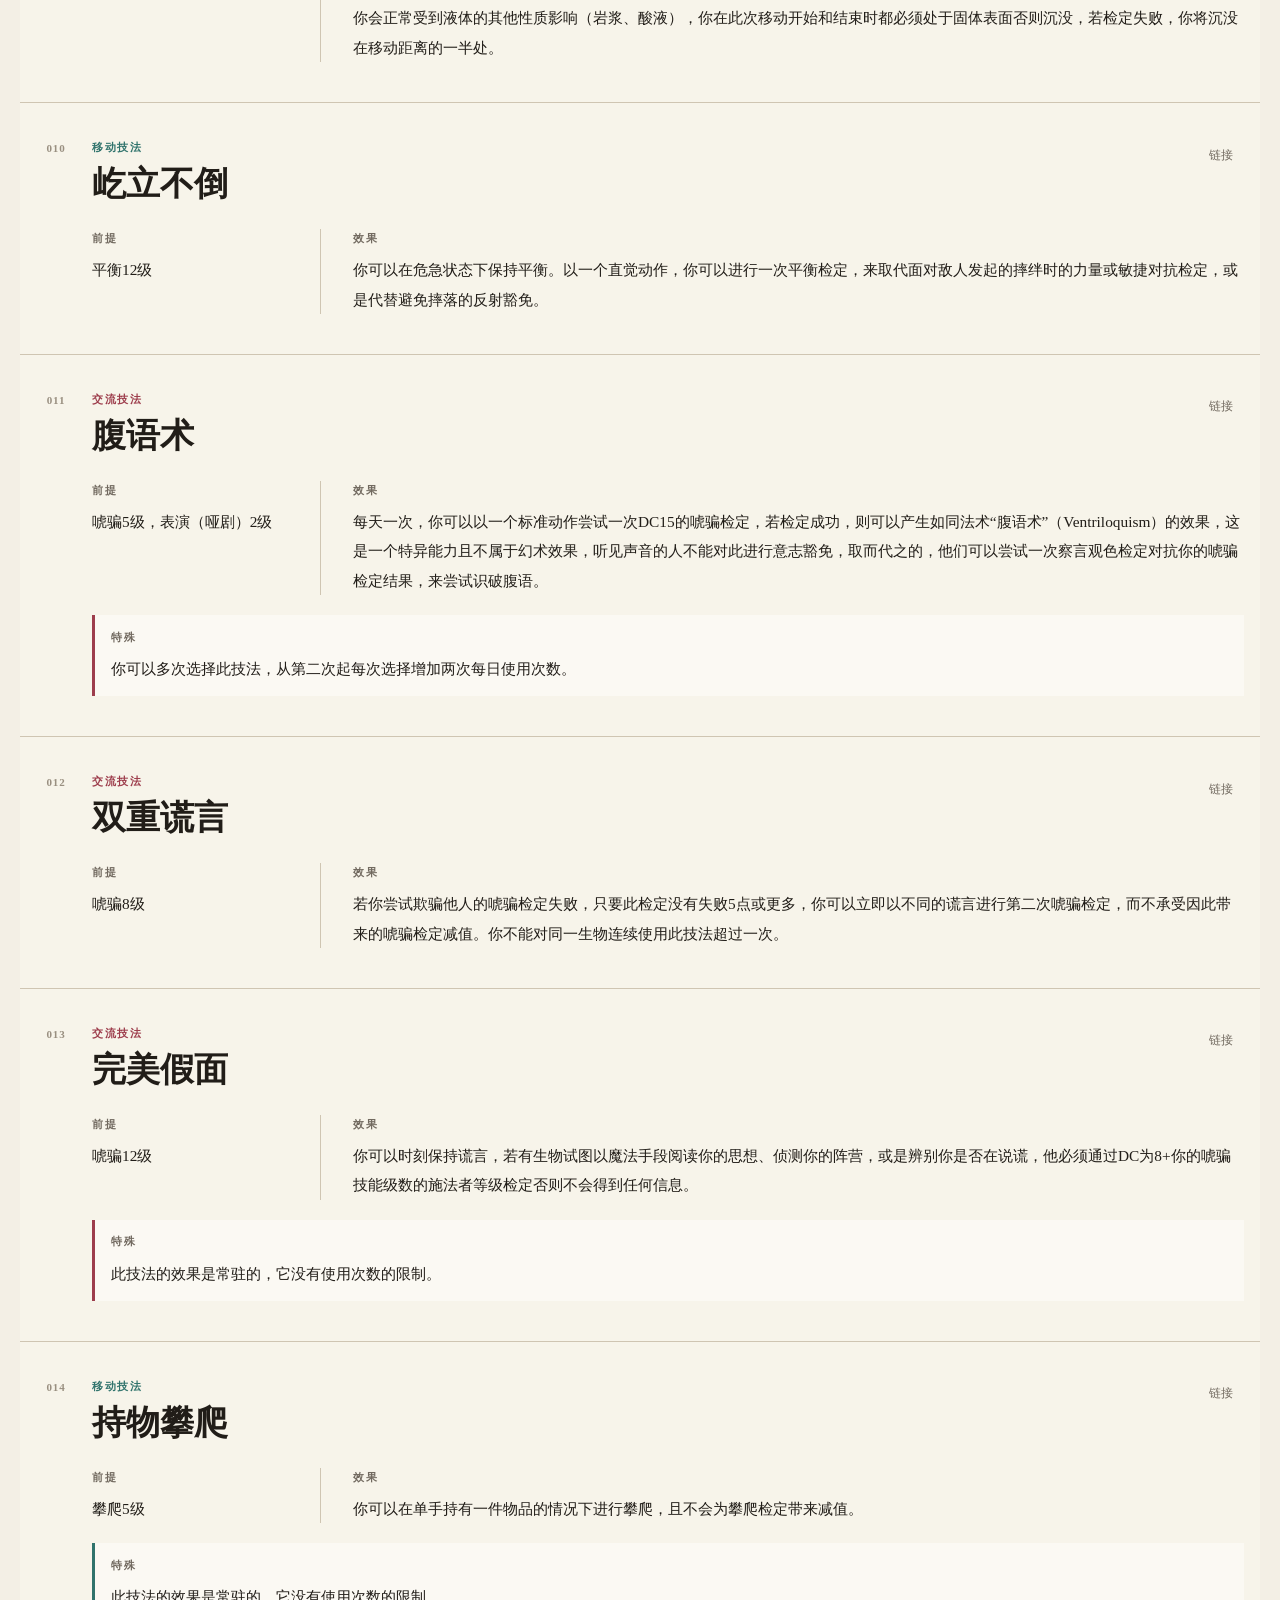
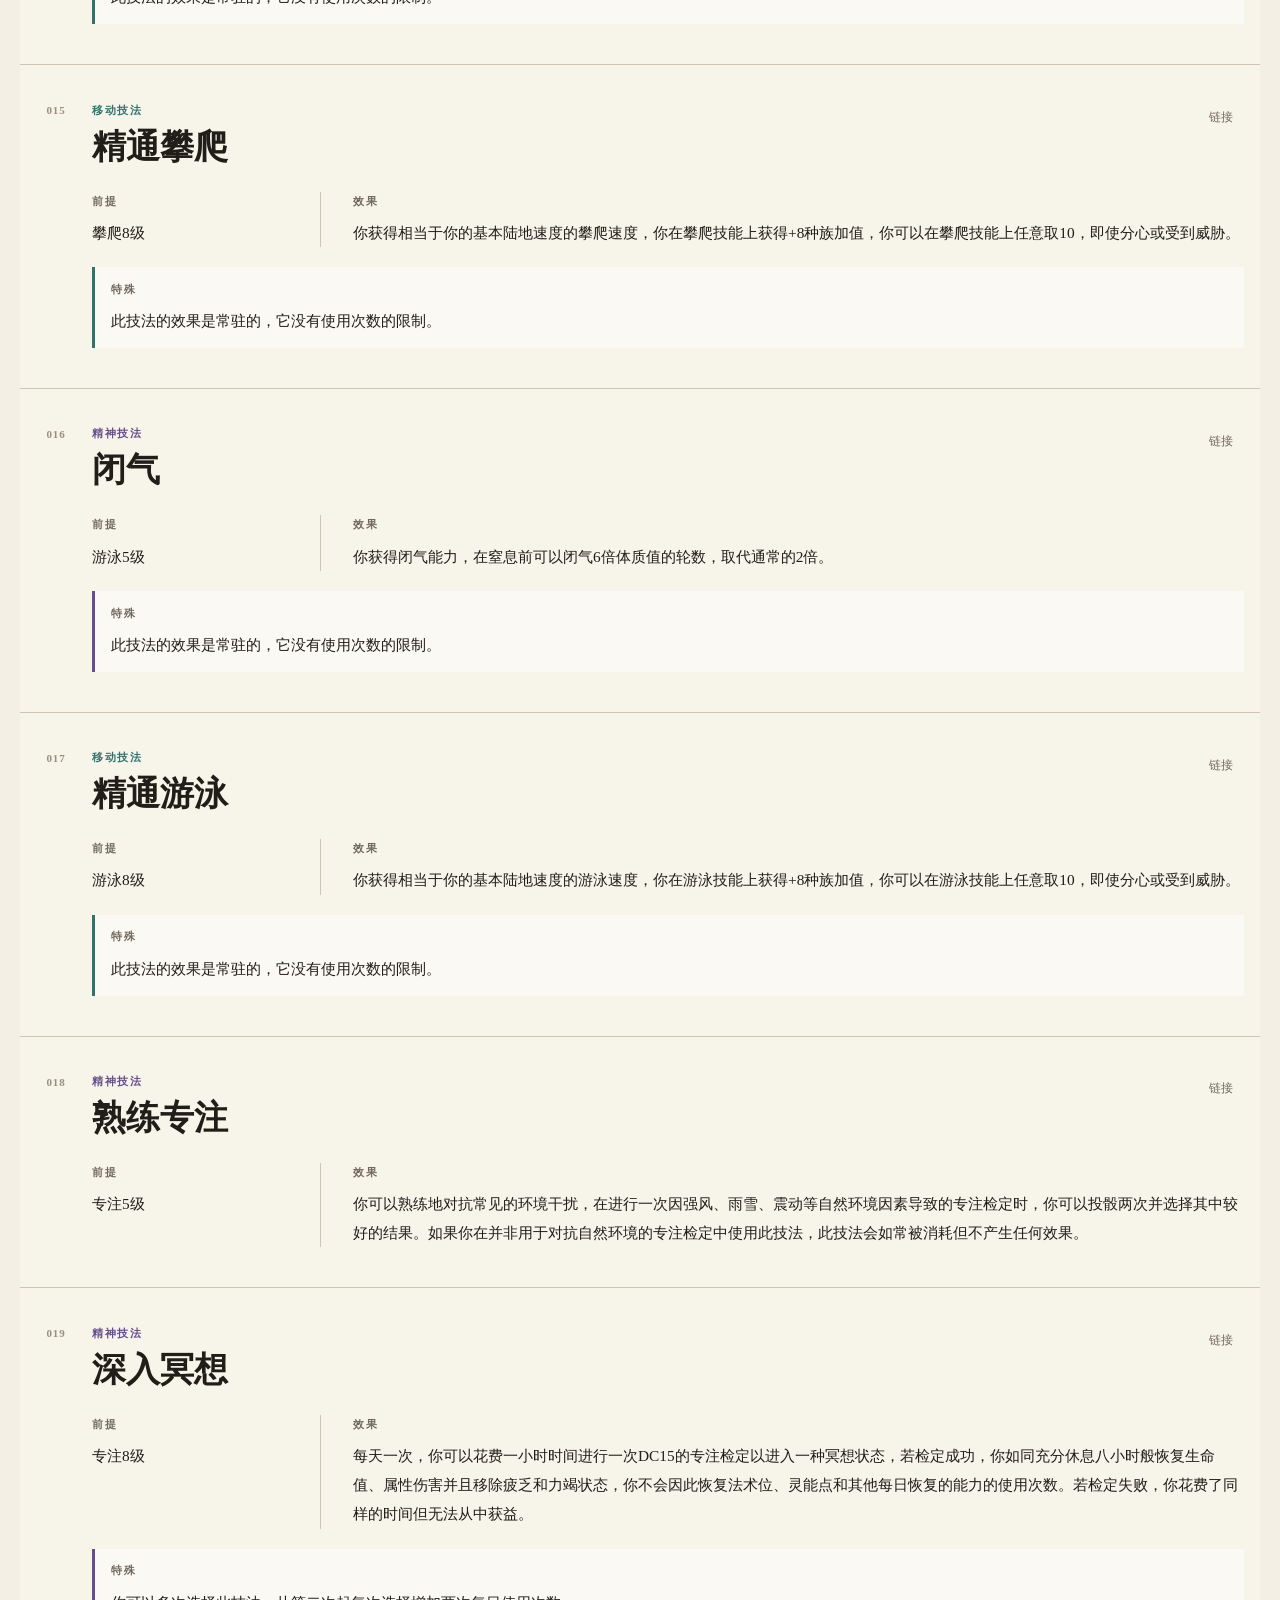
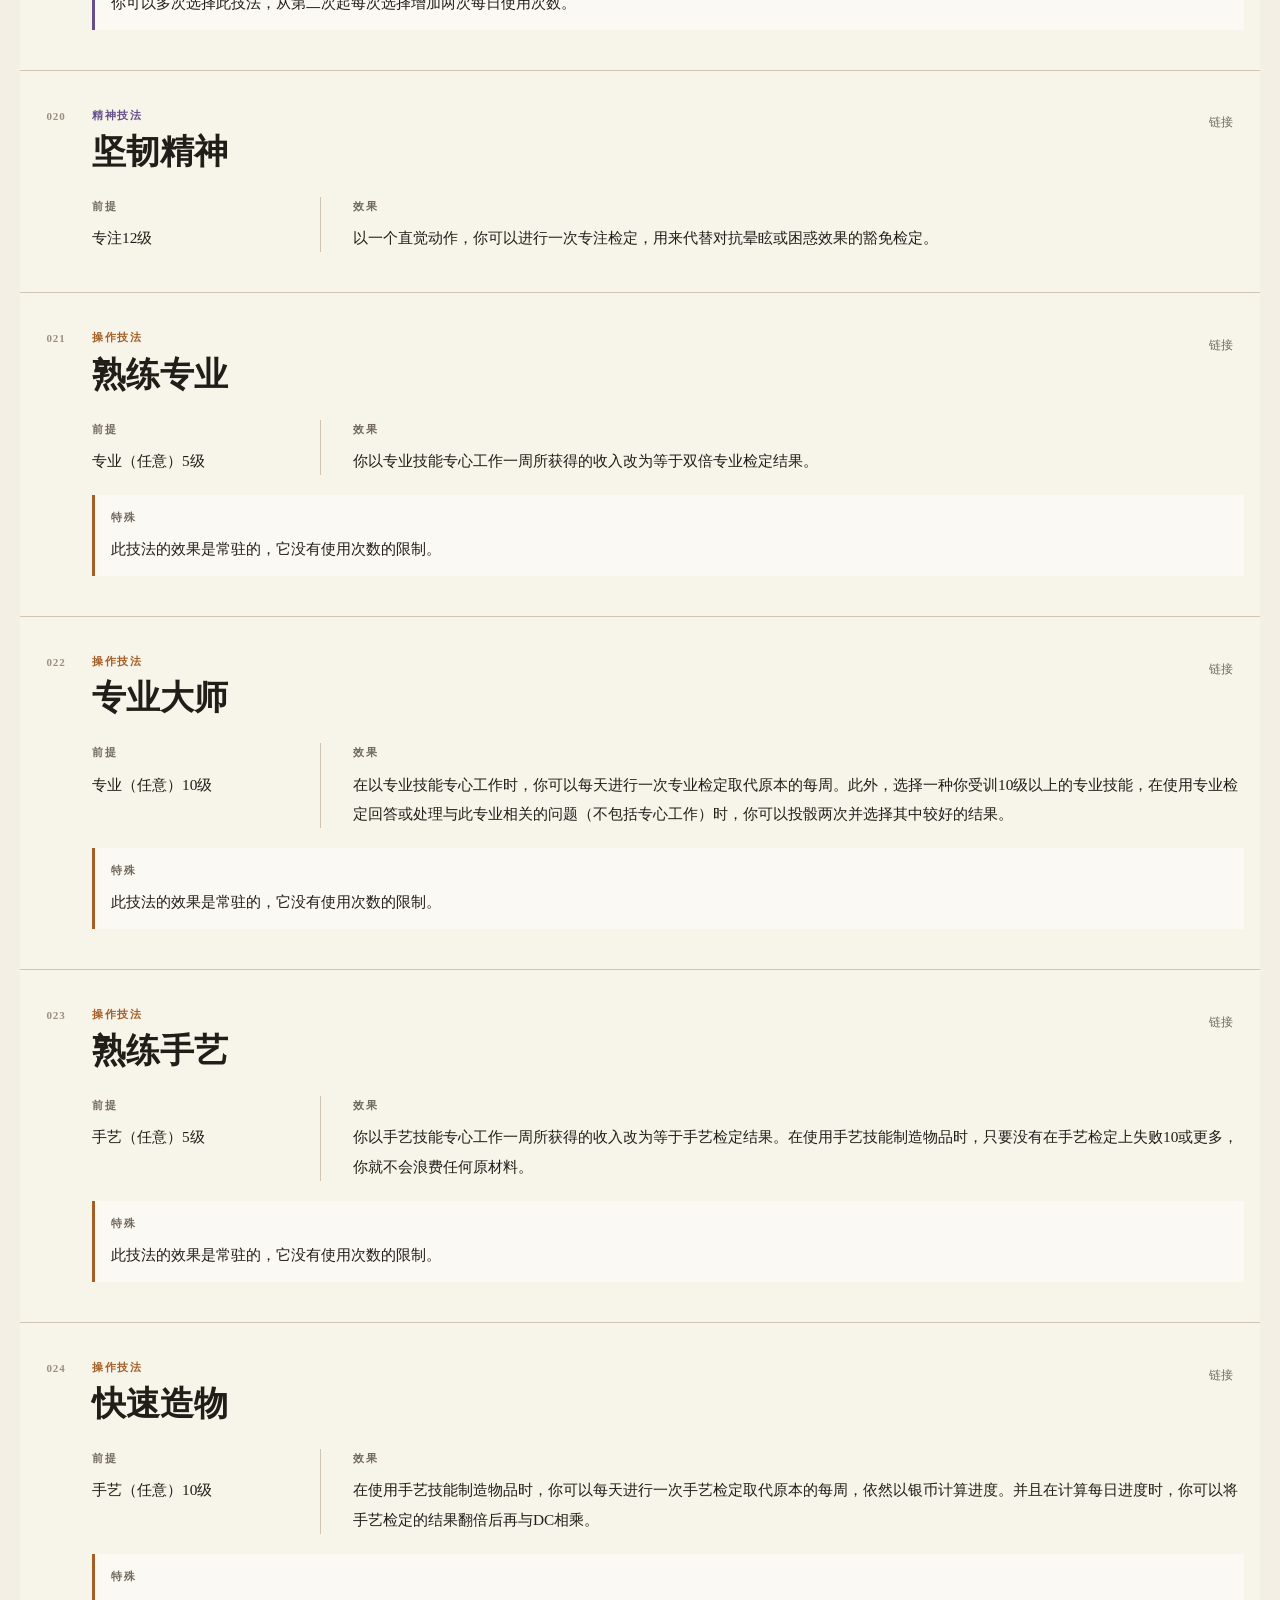
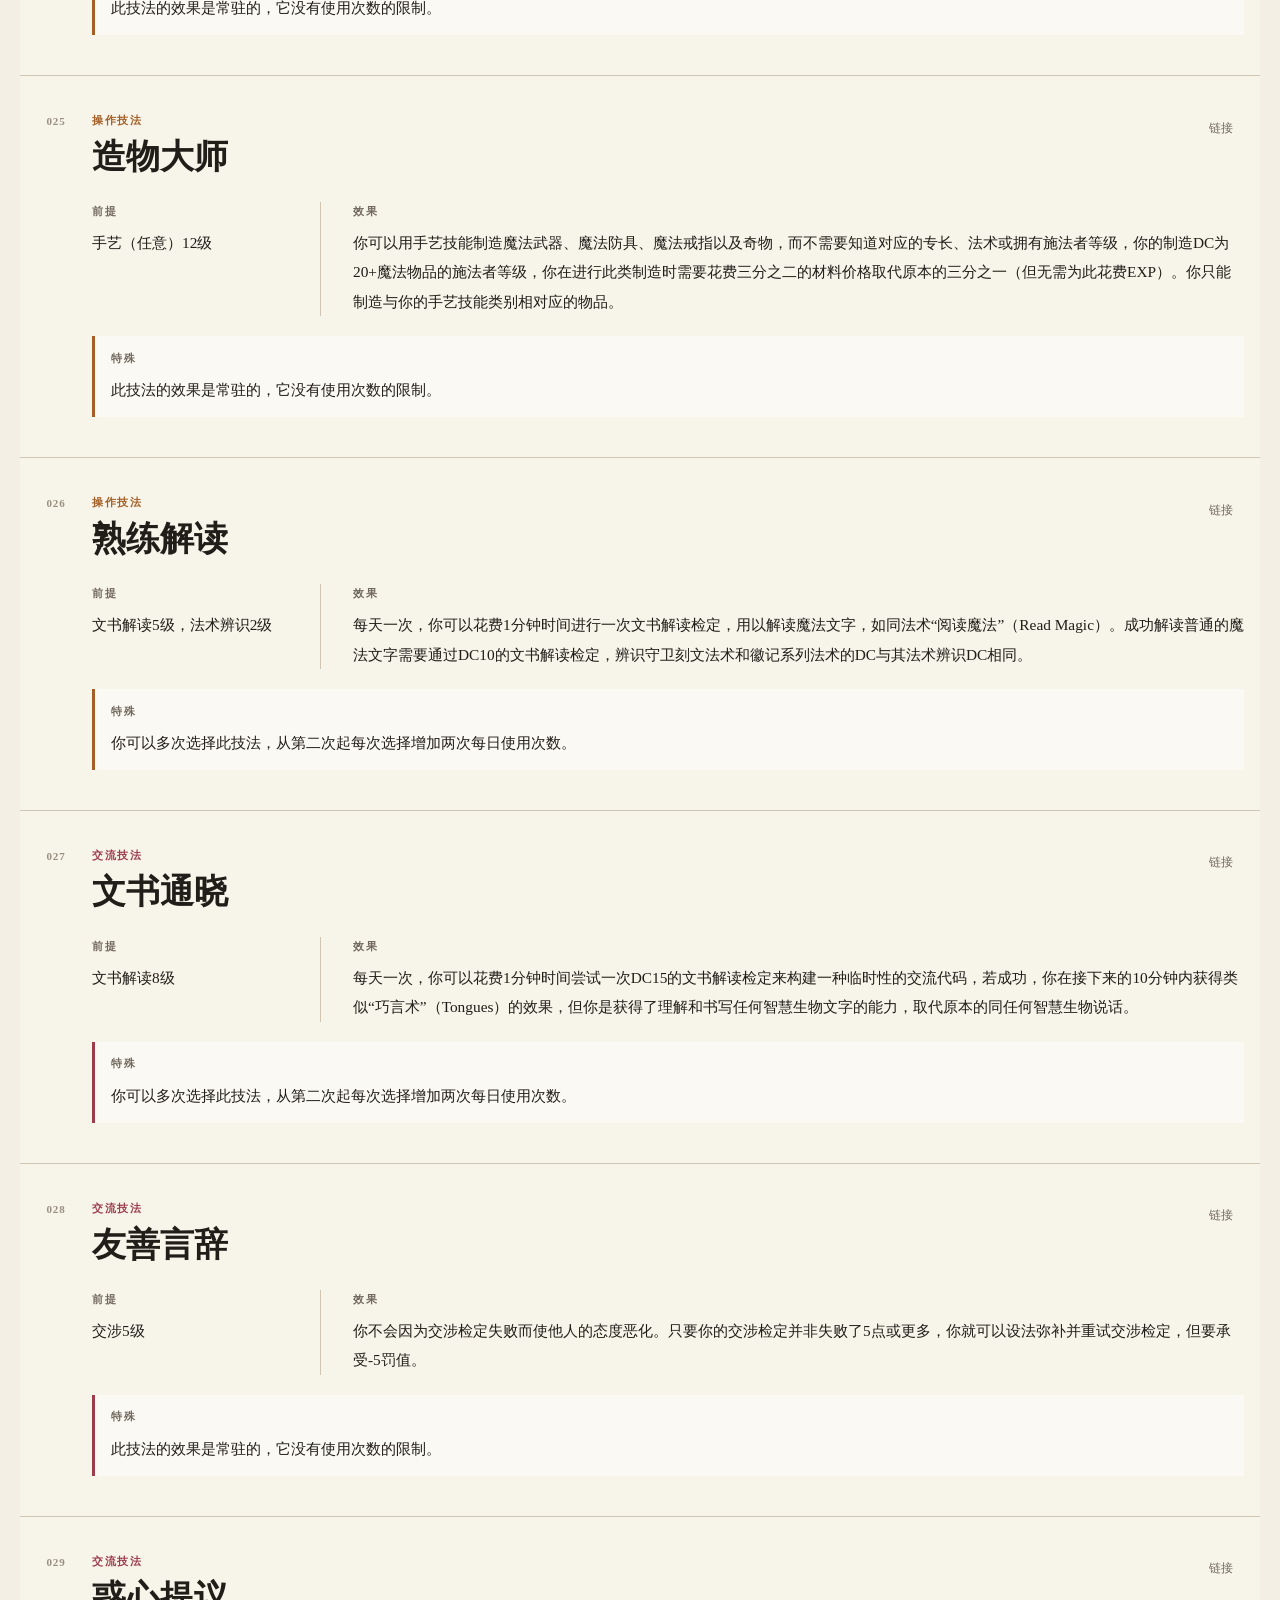
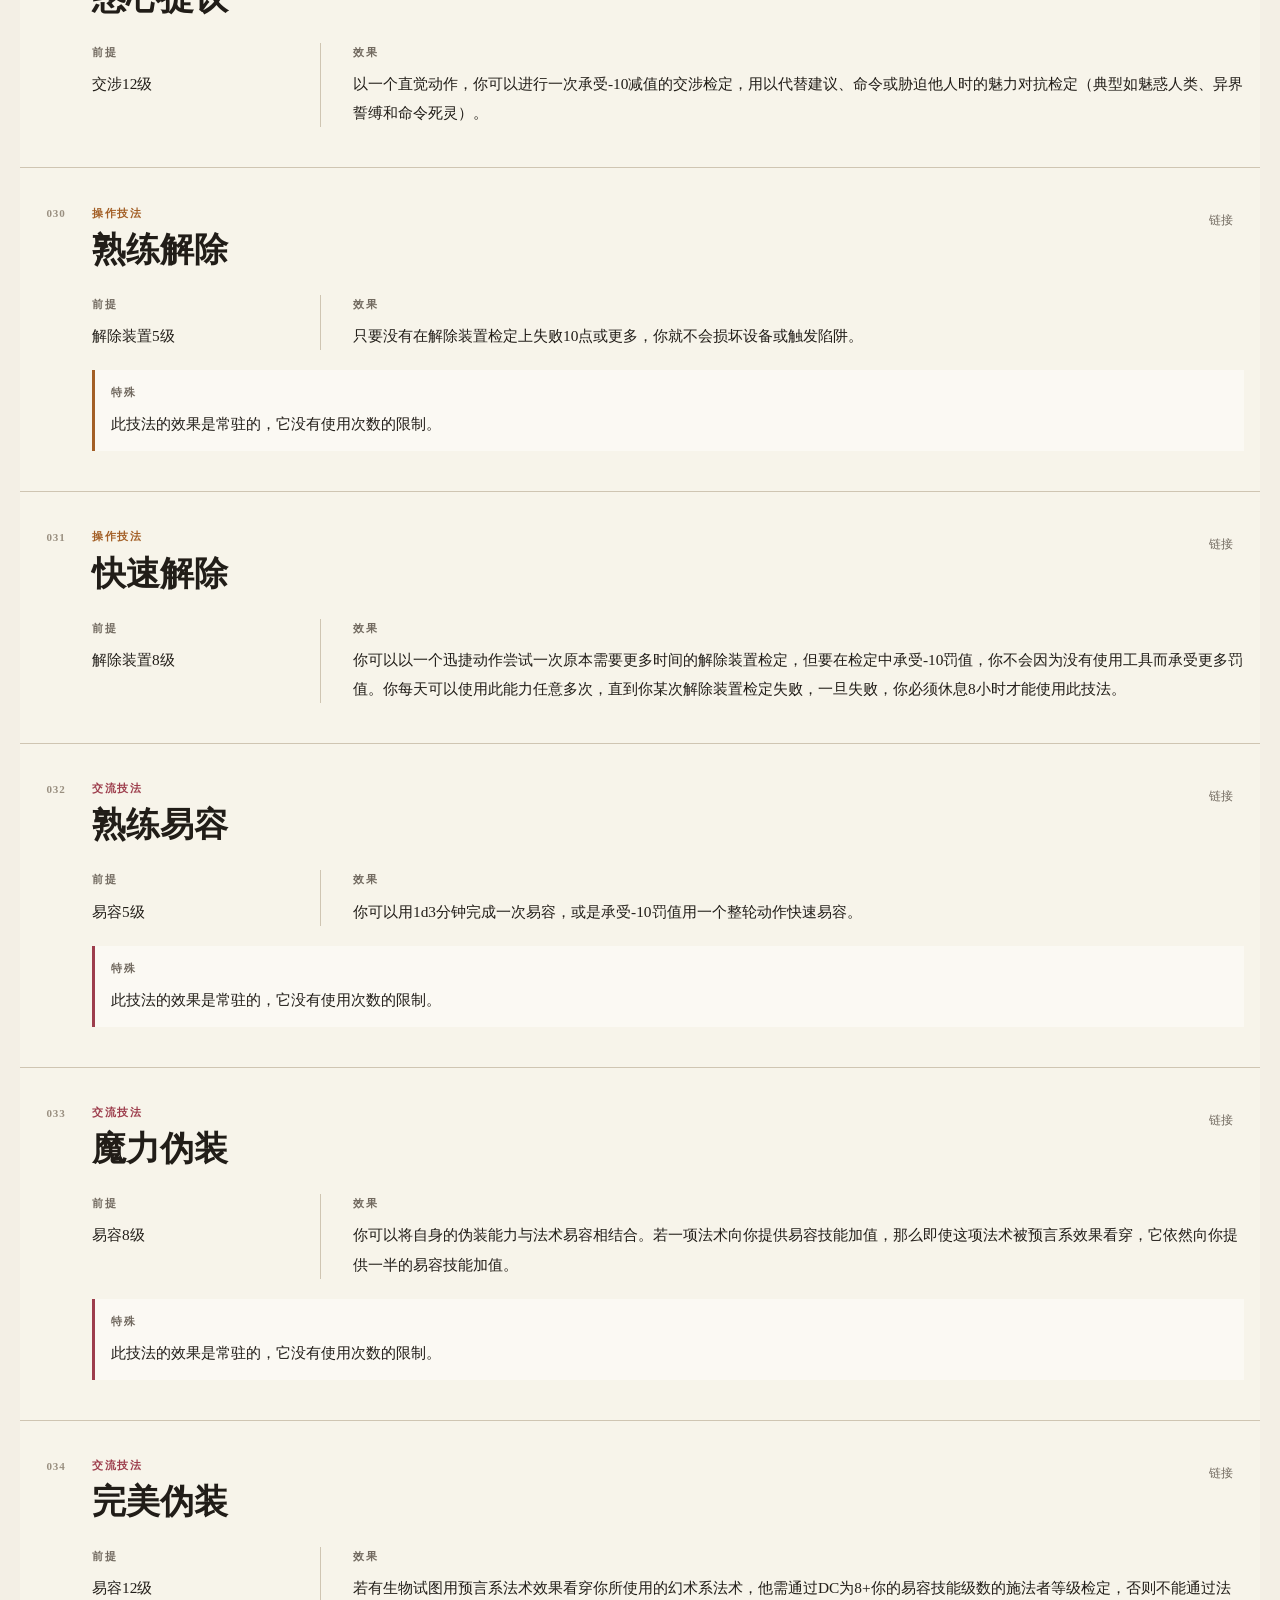
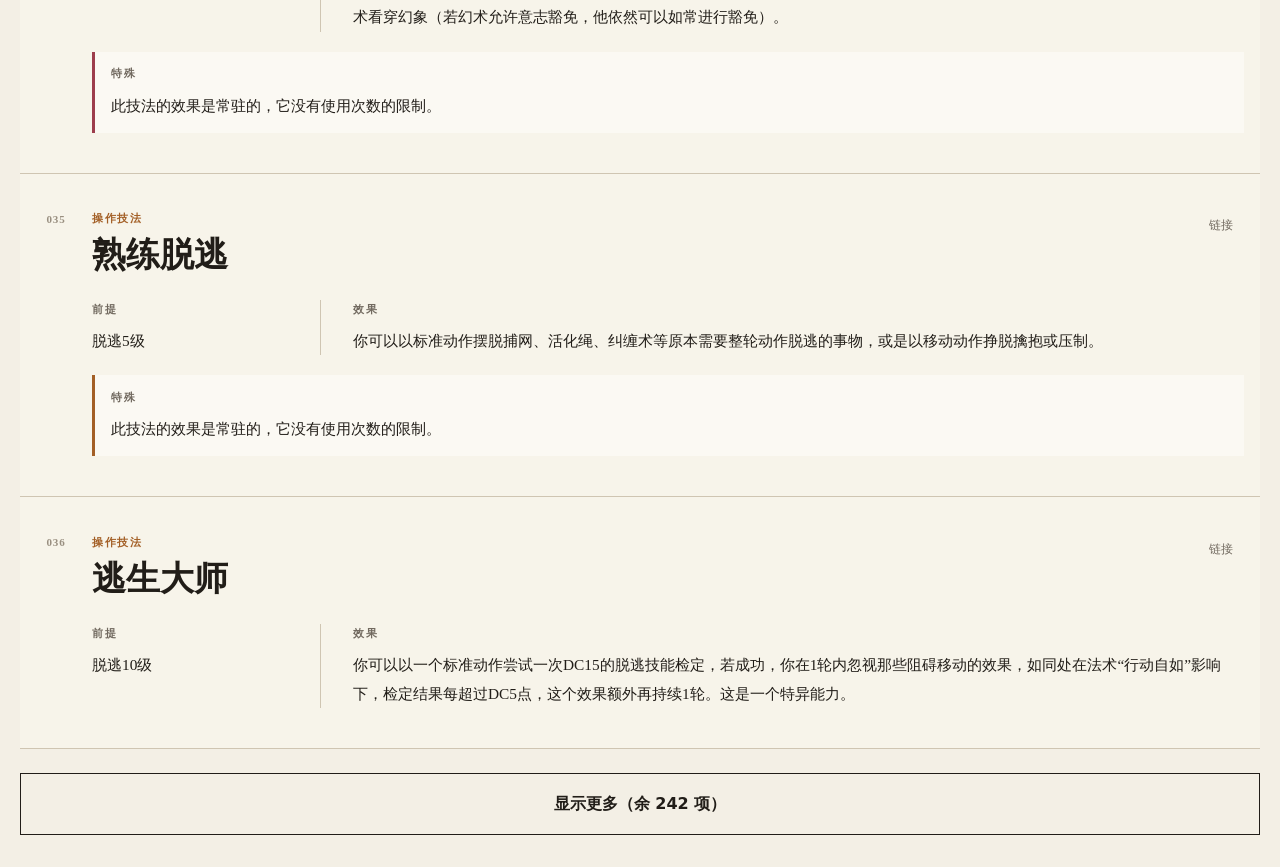
==== commit f25cc472: "Merge domain feats into feats catalog" ====
--- a/index.html
+++ b/index.html
@@ -24,8 +24,7 @@
       <a class="brand" href="index.html" aria-label="3R Homebrew 首页"><span class="brand-mark" aria-hidden="true">3R</span><strong>Homebrew</strong></a>
       <nav aria-label="主导航">
         <a href="index.html" aria-current="page">扩展技法</a>
-        <a href="domain-feats.html">领域专长</a>
-        <a href="feats.html">专长</a><a href="cleric-variants.html">牧师</a><a href="scout-rework.html">斥候</a><a href="ranger-update.html">巡林客</a><a href="rogue-update.html">游荡者</a><a href="bard-movements.html">诗人</a><a href="prestige-classes.html">进阶职业</a><a href="harrowing.html">哈罗占卜</a><a href="harrow-equipment.html">装备</a>
+        <a href="feats.html">专长</a><a href="cleric-variants.html">牧师</a><a href="scout-rework.html">斥候</a><a href="ranger-update.html">巡林客</a><a href="rogue-update.html">游荡者</a><a href="bard-movements.html">诗人</a><a href="prestige-classes.html">进阶职业</a><a href="harrowing.html">哈罗占卜</a><a href="equipment.html">装备</a>
         <a href="https://github.com/TraFifholz/3r-homebrew" target="_blank" rel="noreferrer">GitHub ↗</a>
       </nav>
     </header>
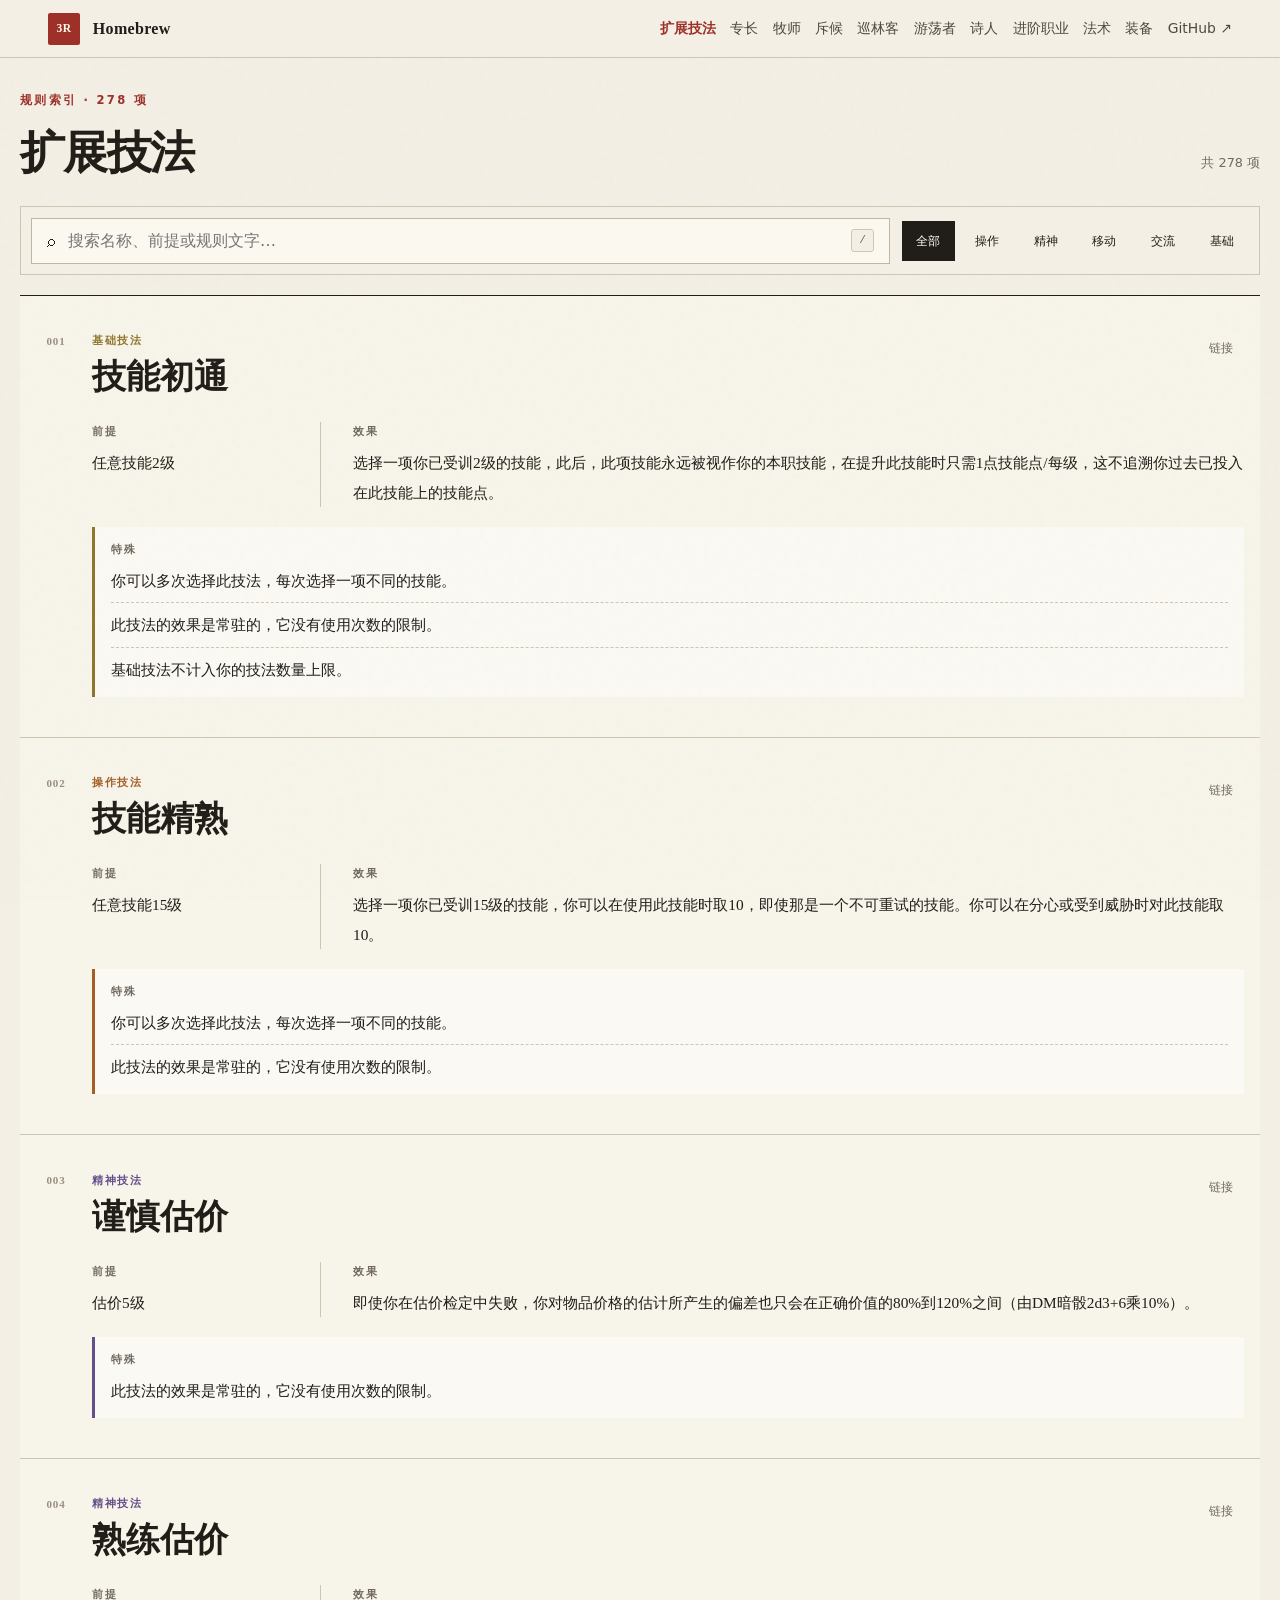
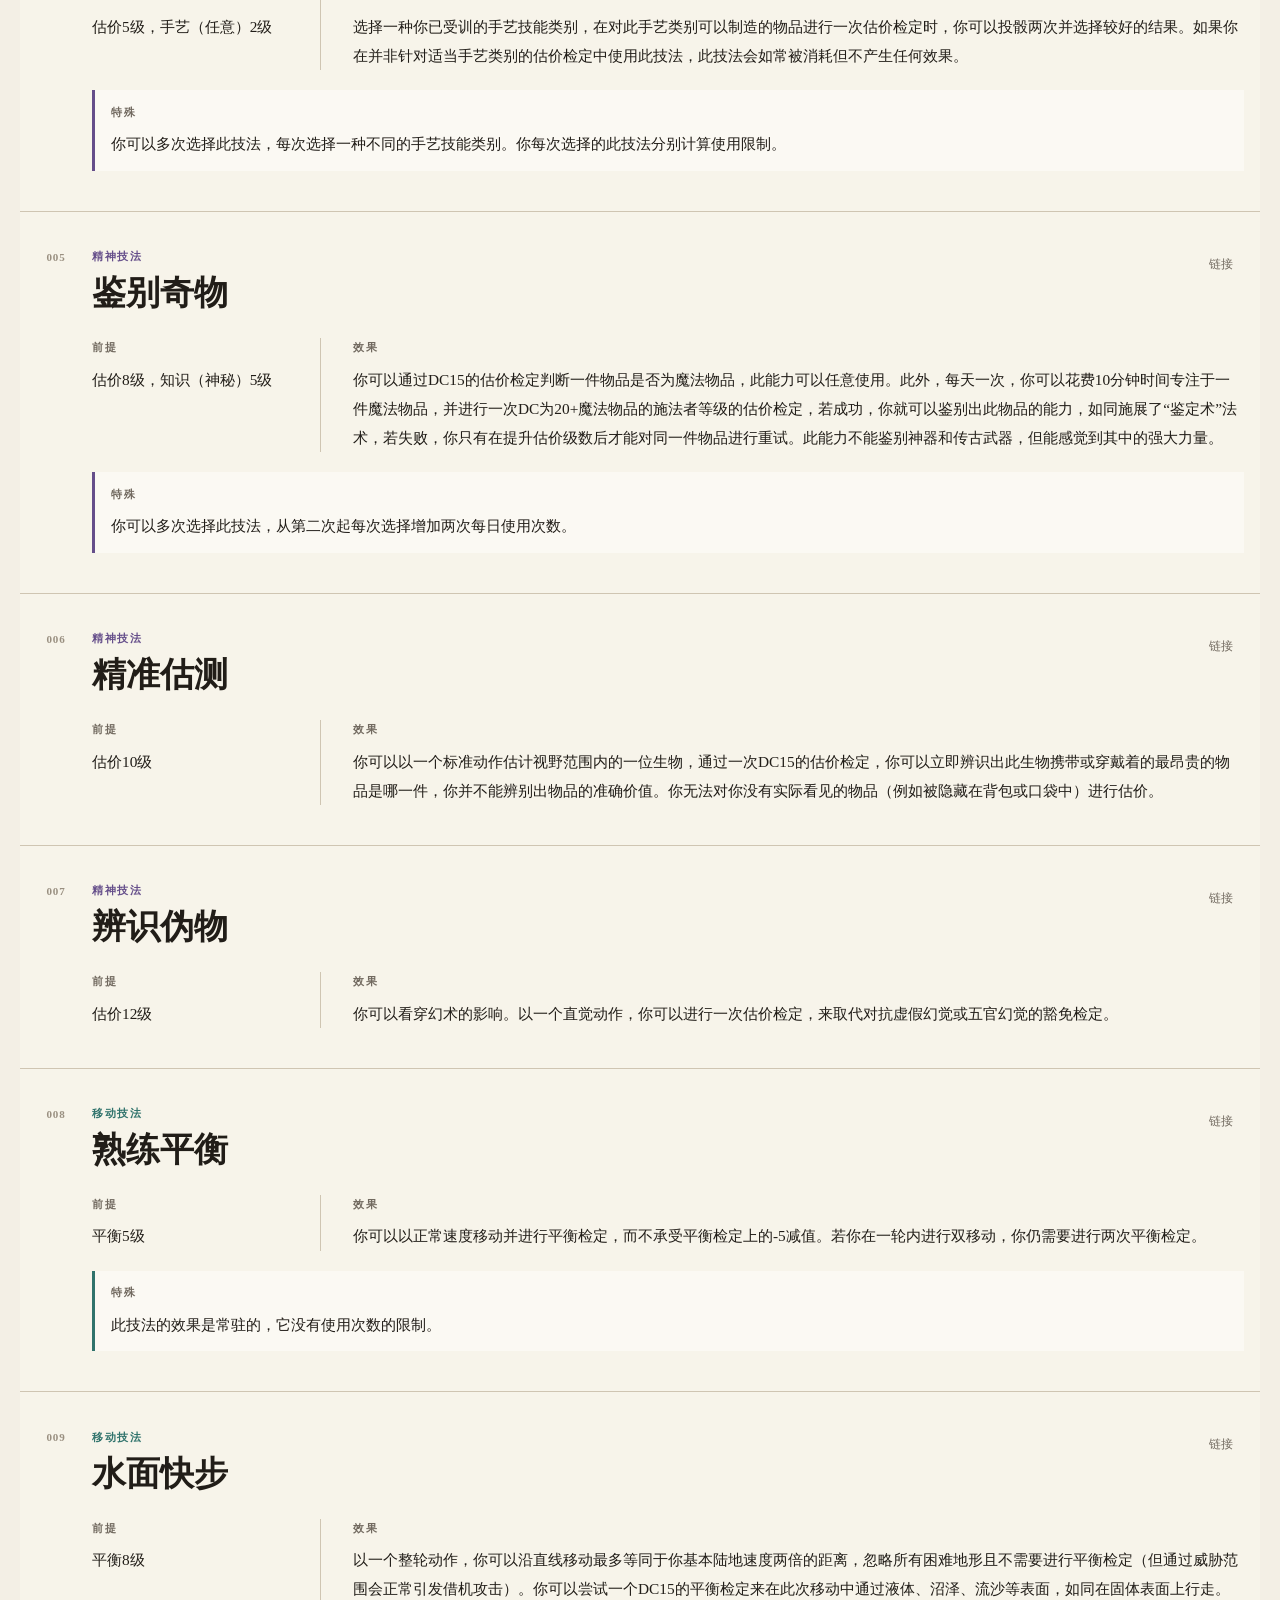
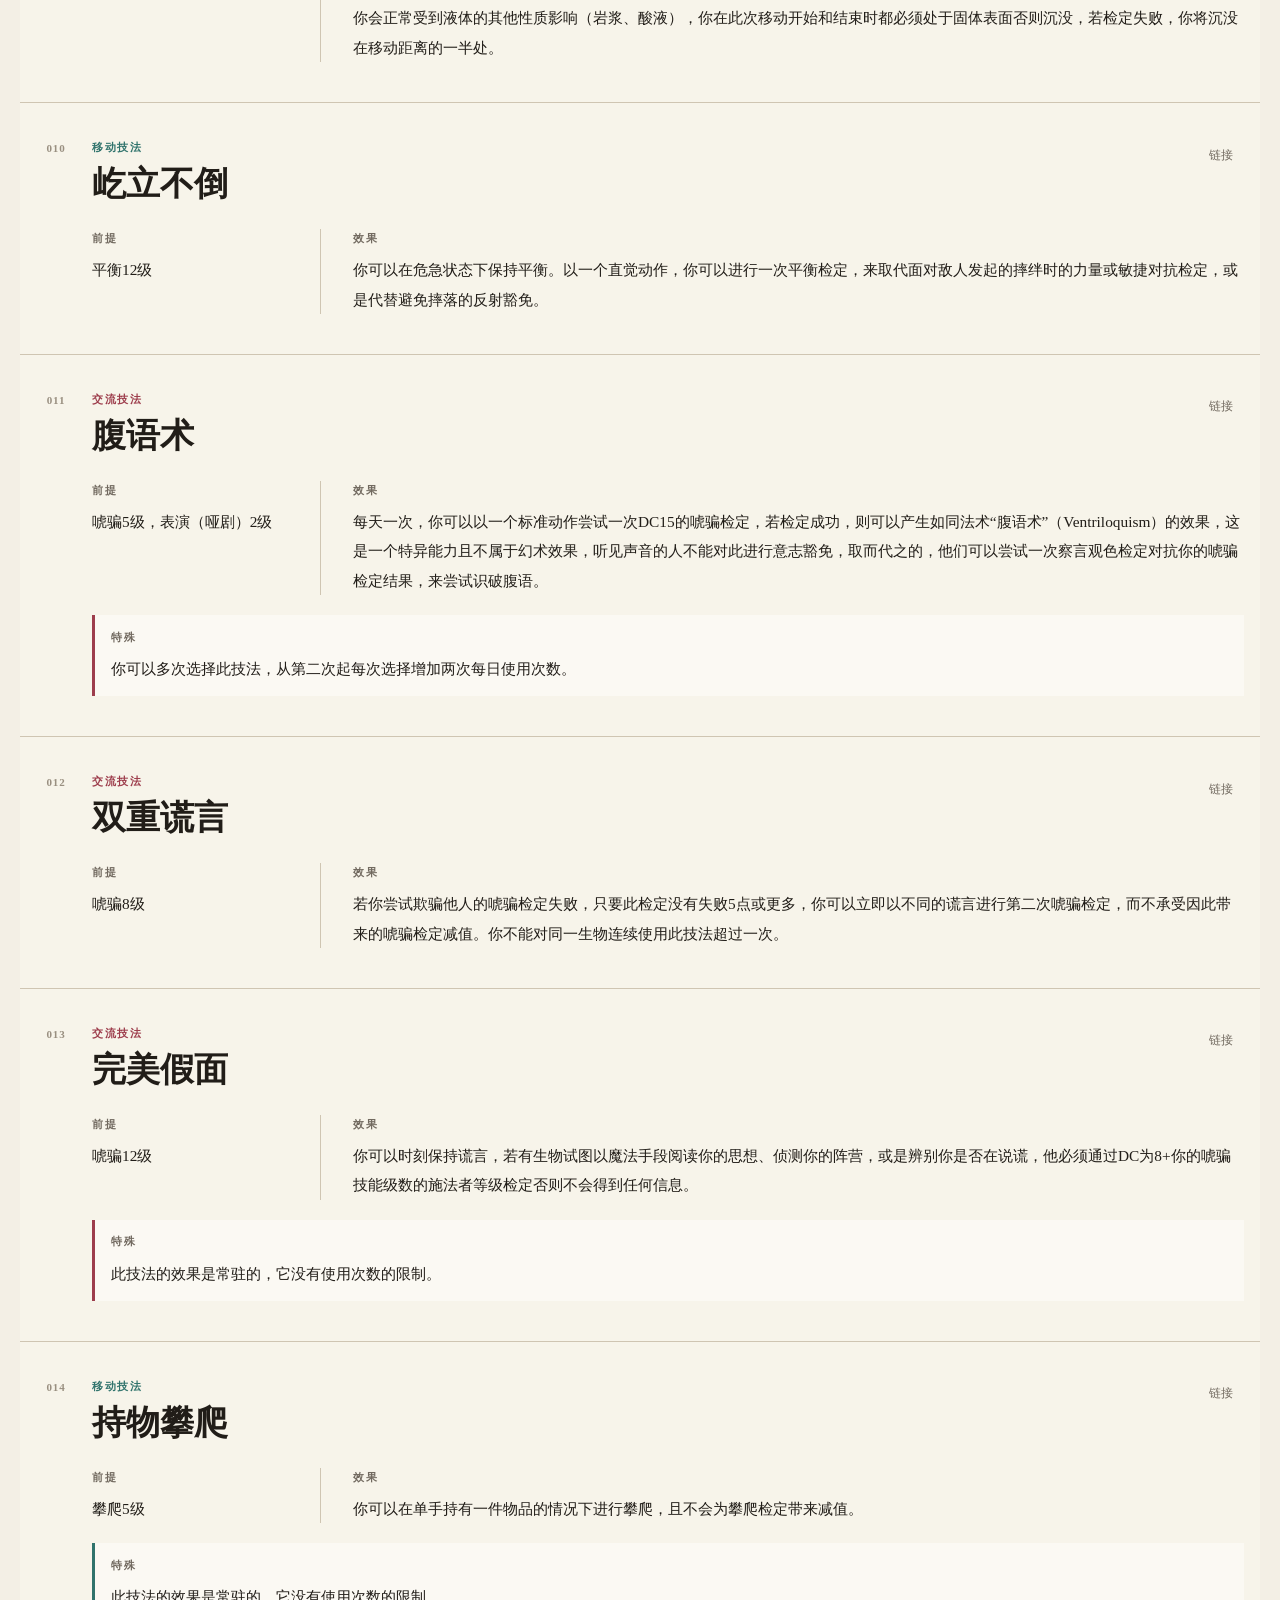
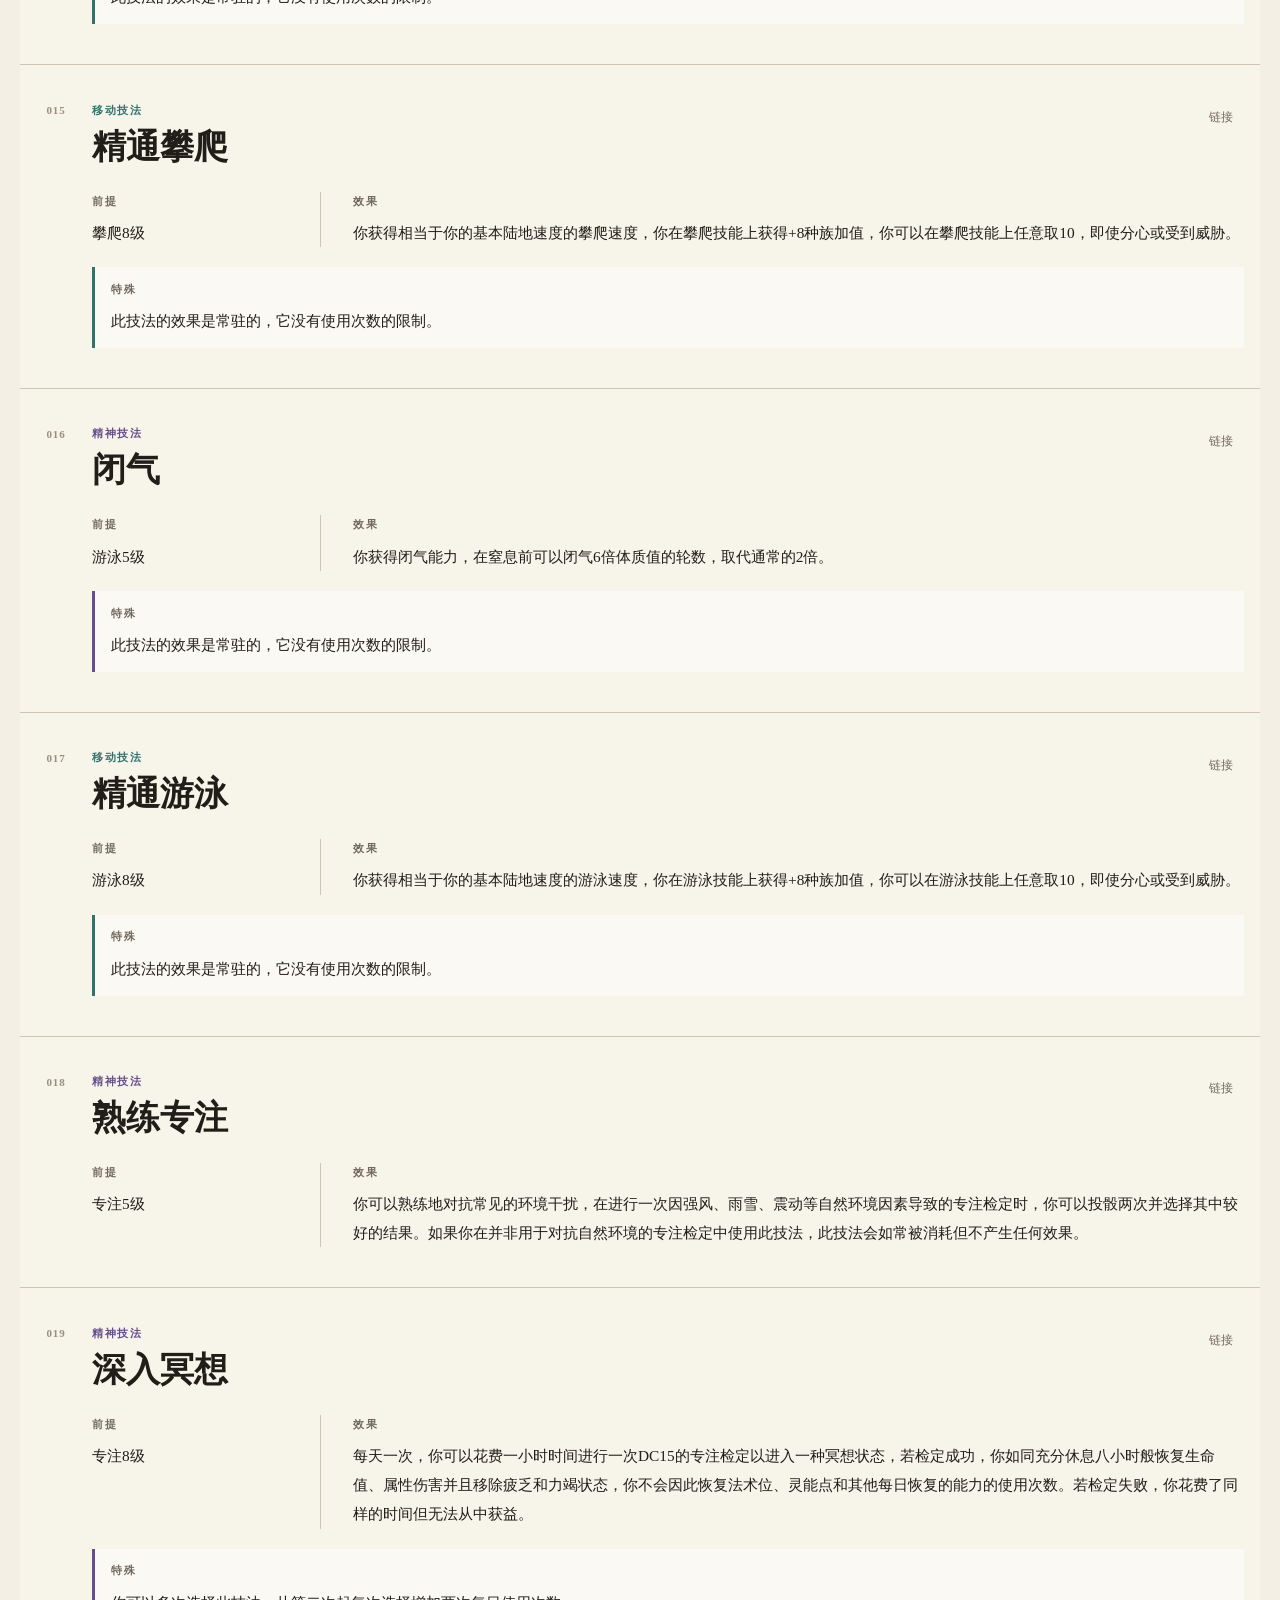
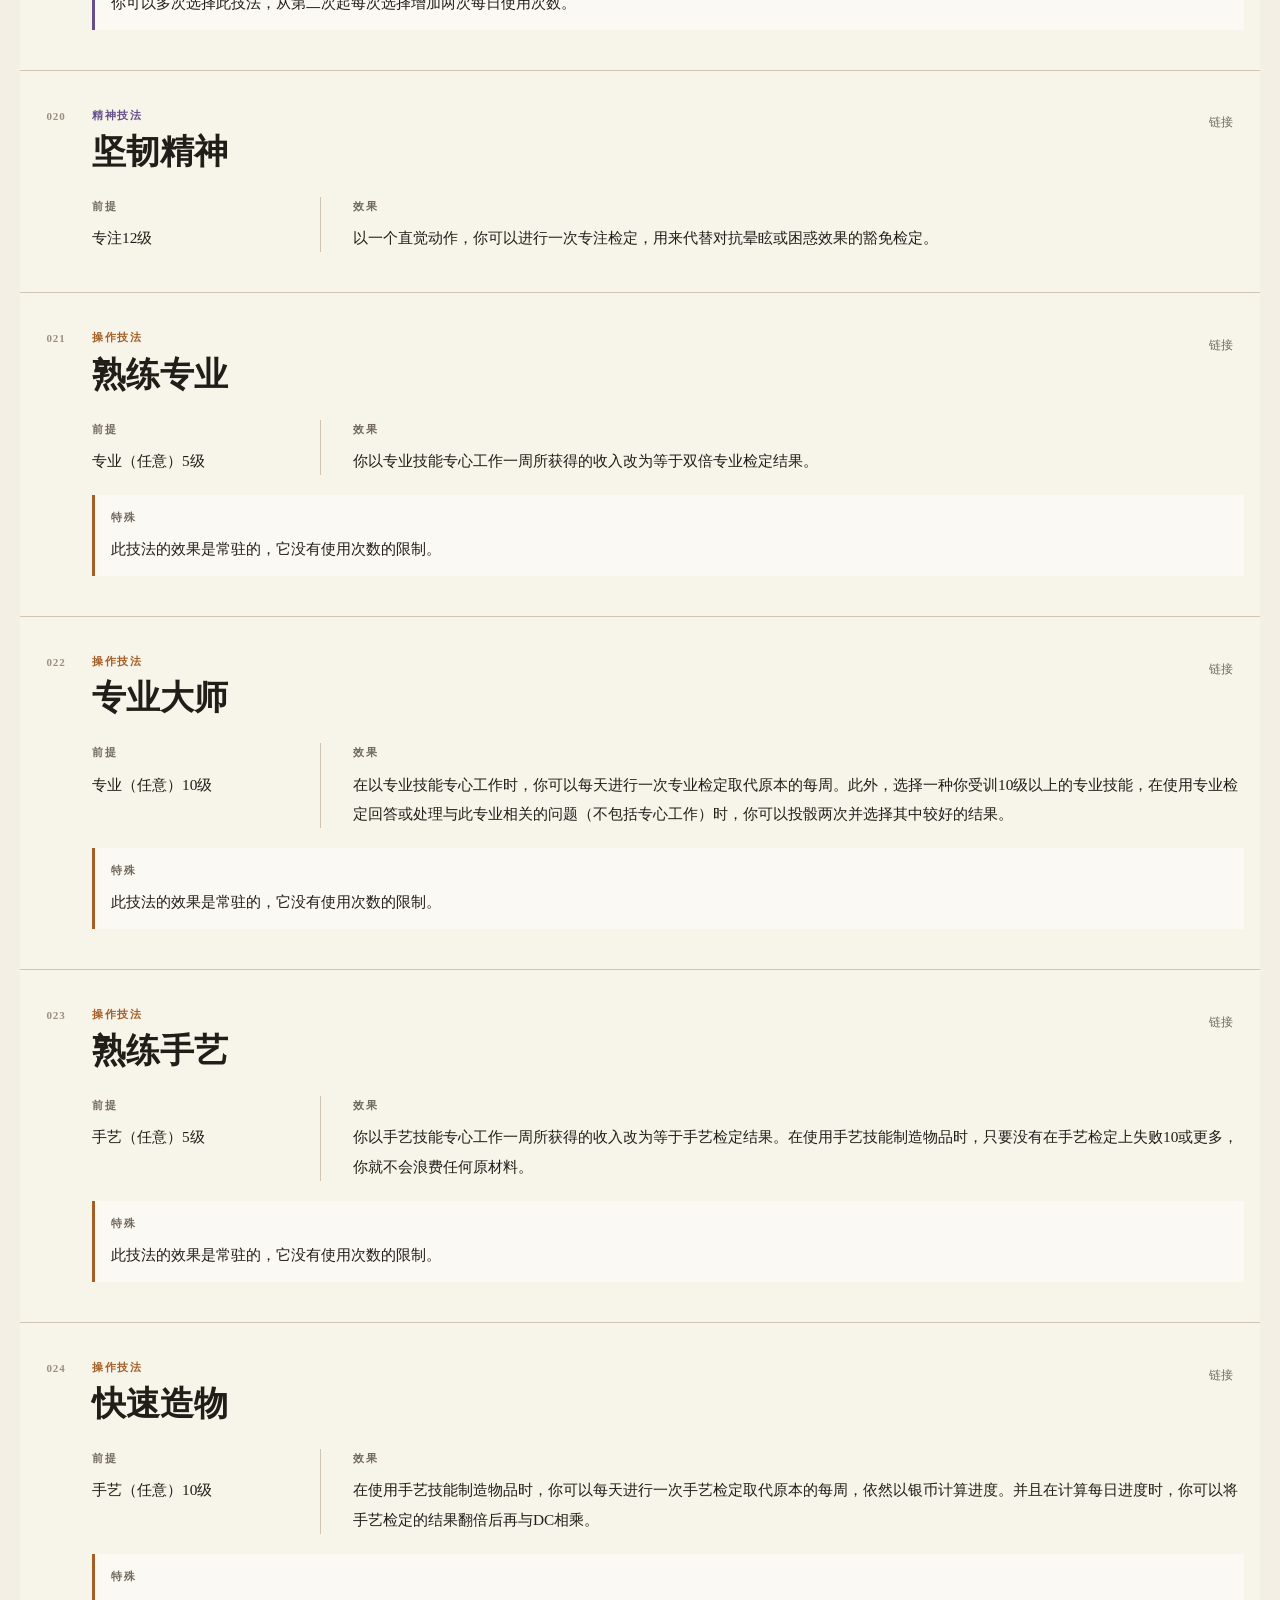
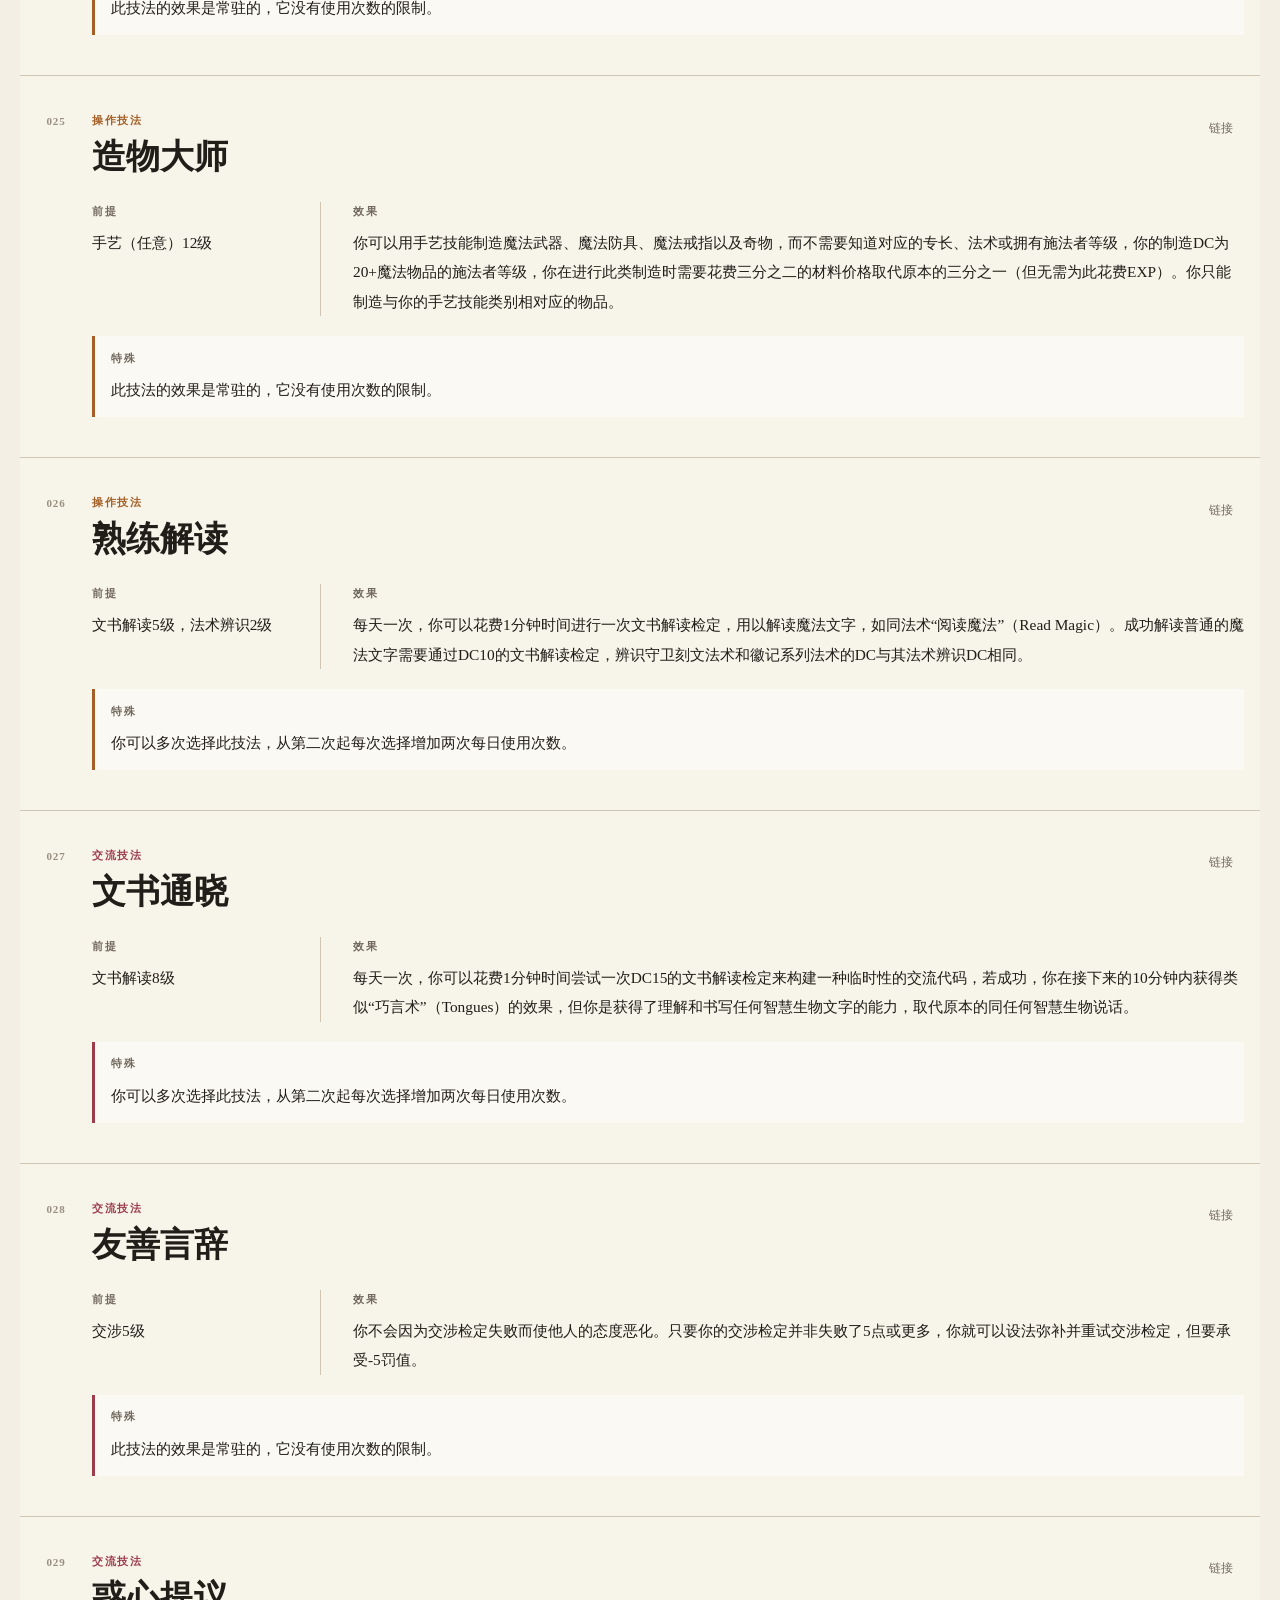
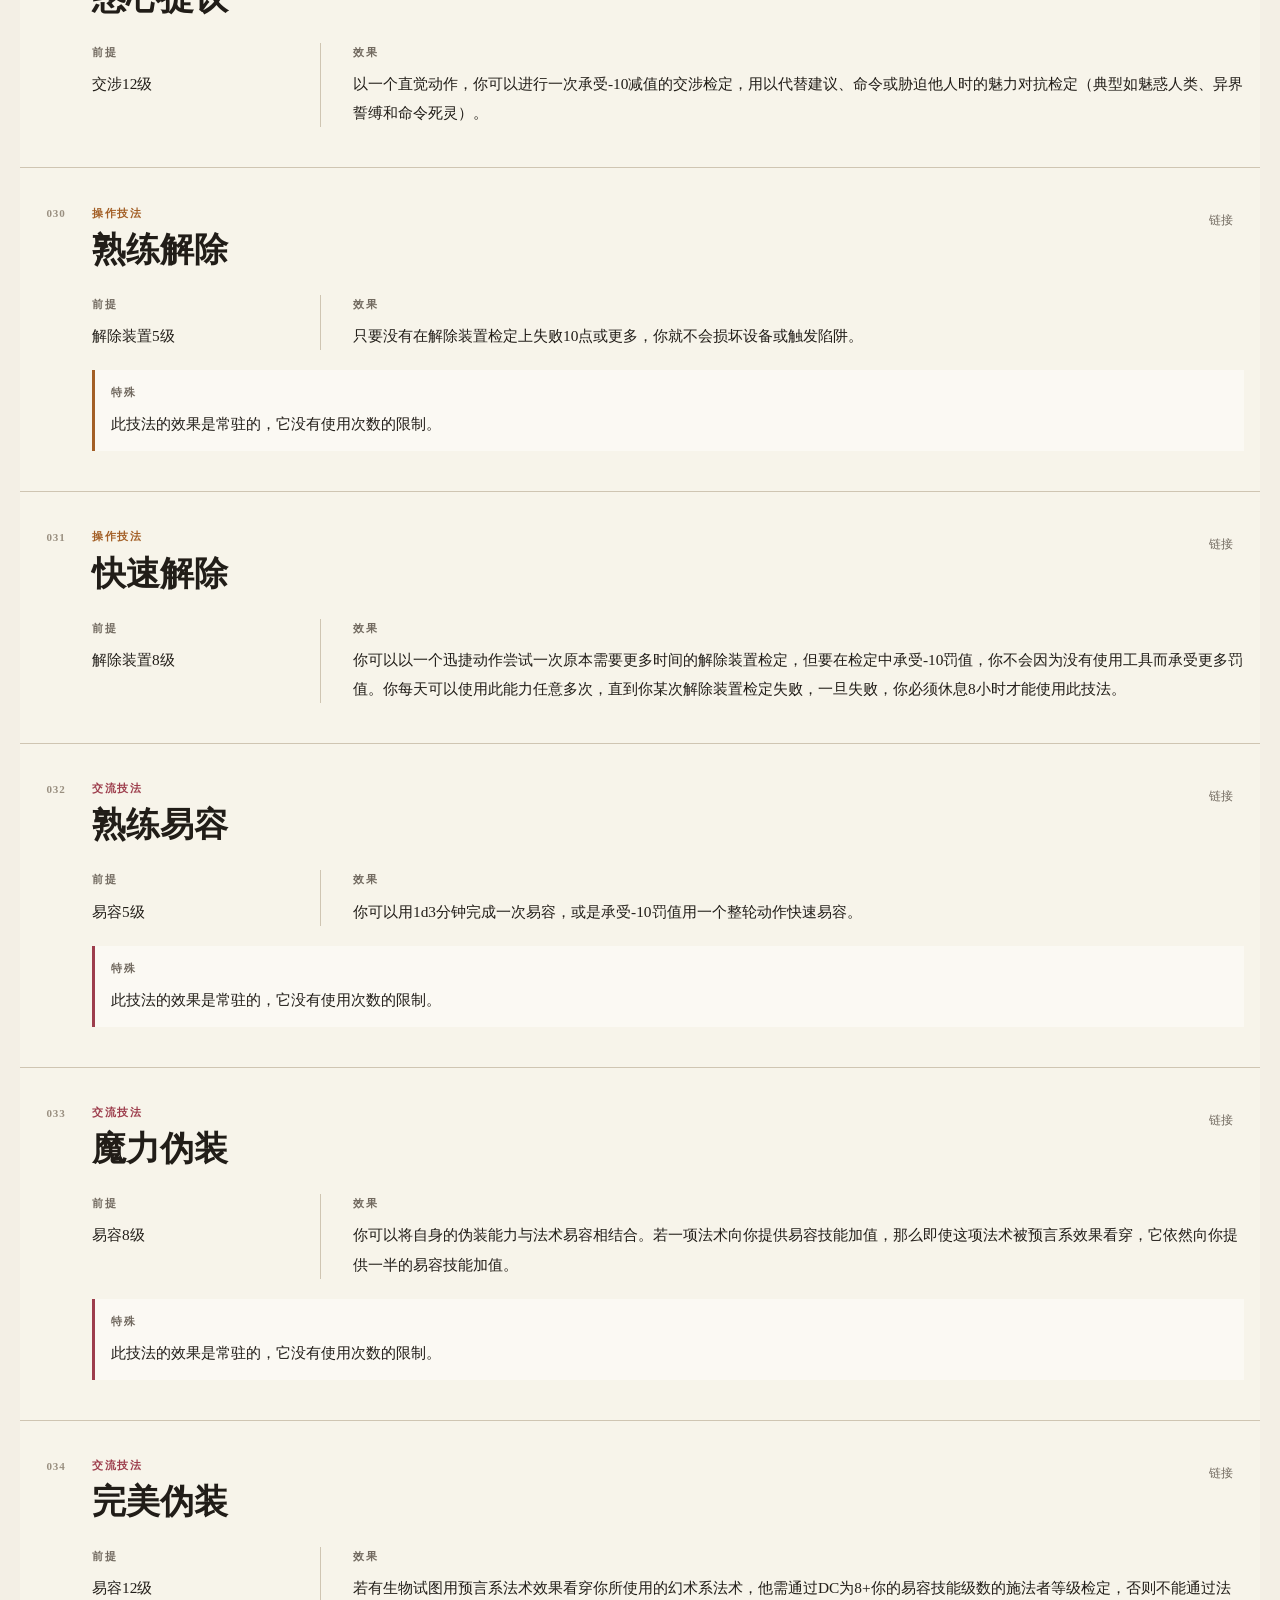
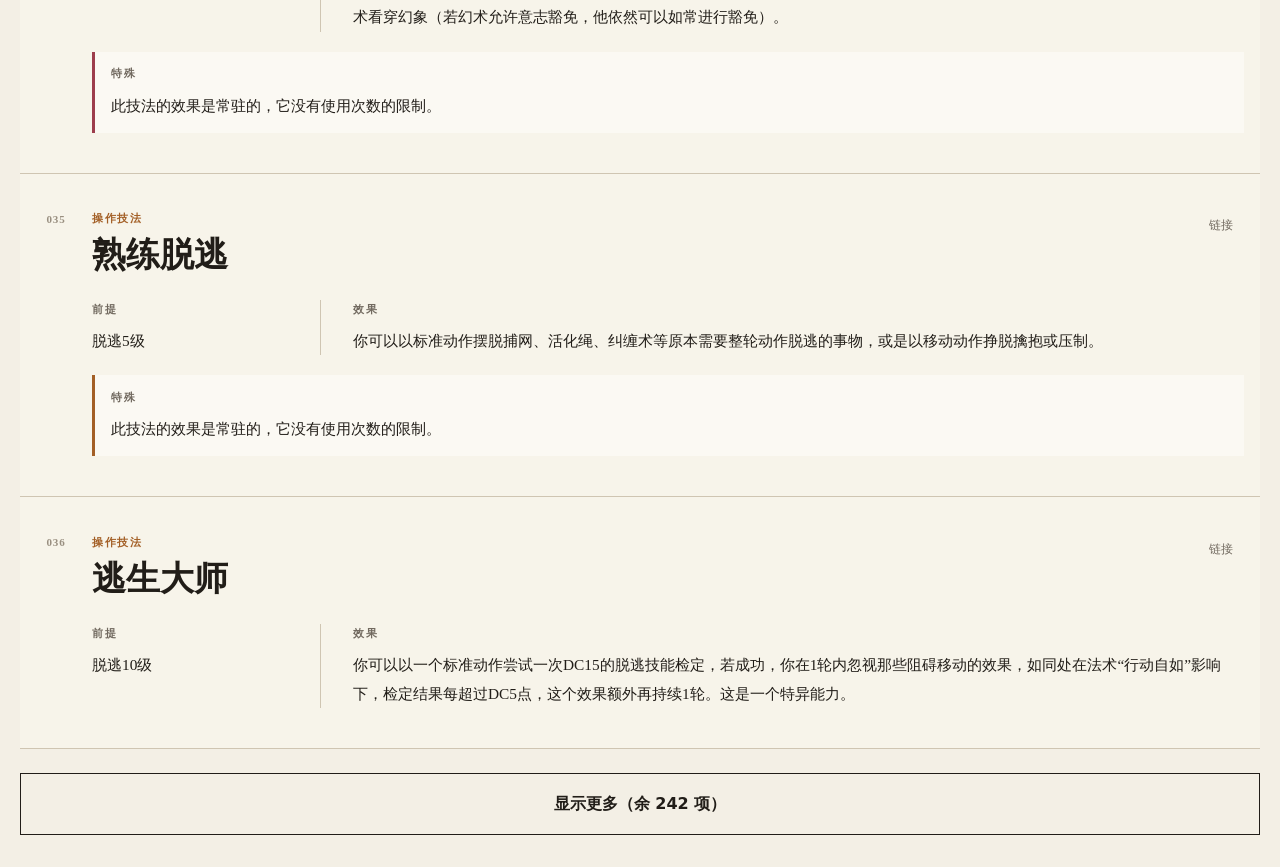
==== commit 00711f22: "Move referenced rules into feats and spells" ====
--- a/index.html
+++ b/index.html
@@ -24,7 +24,7 @@
       <a class="brand" href="index.html" aria-label="3R Homebrew 首页"><span class="brand-mark" aria-hidden="true">3R</span><strong>Homebrew</strong></a>
       <nav aria-label="主导航">
         <a href="index.html" aria-current="page">扩展技法</a>
-        <a href="feats.html">专长</a><a href="cleric-variants.html">牧师</a><a href="scout-rework.html">斥候</a><a href="ranger-update.html">巡林客</a><a href="rogue-update.html">游荡者</a><a href="bard-movements.html">诗人</a><a href="prestige-classes.html">进阶职业</a><a href="harrowing.html">哈罗占卜</a><a href="equipment.html">装备</a>
+        <a href="feats.html">专长</a><a href="cleric-variants.html">牧师</a><a href="scout-rework.html">斥候</a><a href="ranger-update.html">巡林客</a><a href="rogue-update.html">游荡者</a><a href="bard-movements.html">诗人</a><a href="prestige-classes.html">进阶职业</a><a href="harrowing.html">法术</a><a href="equipment.html">装备</a>
         <a href="https://github.com/TraFifholz/3r-homebrew" target="_blank" rel="noreferrer">GitHub ↗</a>
       </nav>
     </header>
--- a/styles.css
+++ b/styles.css
@@ -127,6 +127,23 @@
 .entry-fields dt { color: var(--muted); font-size: .7rem; font-weight: 800; letter-spacing: .12em; }
 .entry-fields dd { margin: 0; font-family: var(--serif); font-size: .92rem; line-height: 1.9; }
 
+.prestige-entry { padding-block: 2rem 2.5rem; }
+.prestige-entry > header { padding-bottom: 1rem; border-bottom: 1px solid var(--line); }
+.prestige-entry > header h3 { font-size: clamp(1.55rem, 2.5vw, 2rem); }
+.prestige-content { display: grid; gap: 1.5rem; margin-top: 1.25rem; }
+.prestige-subsection { min-width: 0; }
+.prestige-subsection > h4 { margin: 0 0 .65rem; color: var(--red-dark); font: 700 1rem/1.3 var(--serif); }
+.prestige-copy { padding: 1rem 1.1rem; border: 1px solid var(--line); background: rgb(251 248 240 / 48%); font-family: var(--serif); font-size: .9rem; line-height: 1.85; }
+.prestige-copy > p { margin: 0; }
+.prestige-copy > p + p, .prestige-copy > p + .prestige-rule, .prestige-copy > .prestige-rule + p { margin-top: .8rem; }
+.prestige-rule { display: grid; grid-template-columns: minmax(150px, .28fr) minmax(0, 1.72fr); gap: 1rem; padding: .65rem 0; border-top: 1px solid var(--line); }
+.prestige-rule:first-child { padding-top: 0; border-top: 0; }
+.prestige-rule:last-child { padding-bottom: 0; }
+.prestige-rule h5 { margin: 0; color: #514a41; font: 700 .82rem/1.65 var(--sans); }
+.prestige-rule p { margin: 0; }
+.prestige-advancement .class-table-wrap { max-height: 34rem; }
+.prestige-advancement table { min-width: 720px; }
+
 @media (max-width: 900px) {
   .toolbar { align-items: stretch; flex-direction: column; }
   .search-box { flex-basis: auto; }
@@ -157,6 +174,9 @@
   .entry-fields > div { display: block; }
   .entry-fields dd { margin-top: .2rem; }
   .entry-fields > div + div { margin-top: .85rem; padding-top: .85rem; border-top: 1px solid var(--line); }
+  .prestige-entry { padding-inline: .25rem; }
+  .prestige-copy { padding: .8rem; }
+  .prestige-rule { grid-template-columns: 1fr; gap: .2rem; }
 }
 
 @media (prefers-reduced-motion: reduce) { html { scroll-behavior: auto; } }
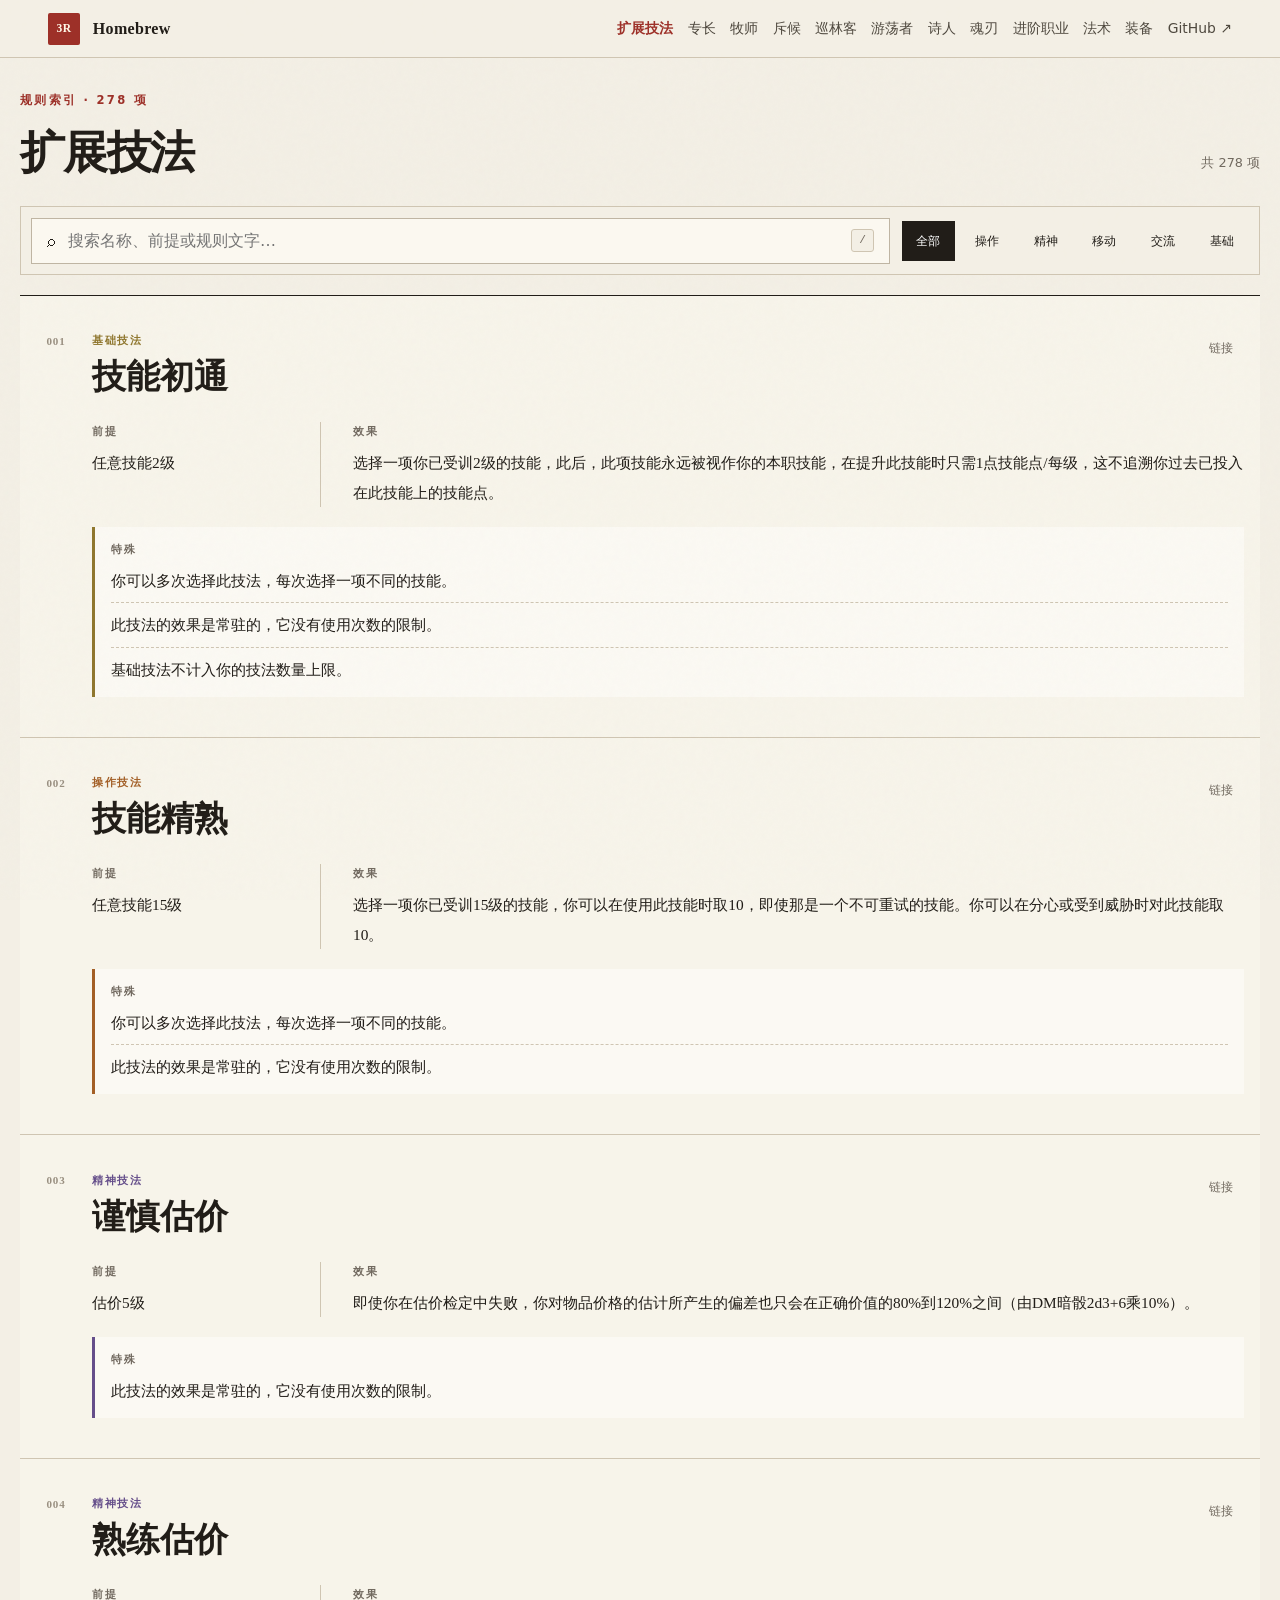
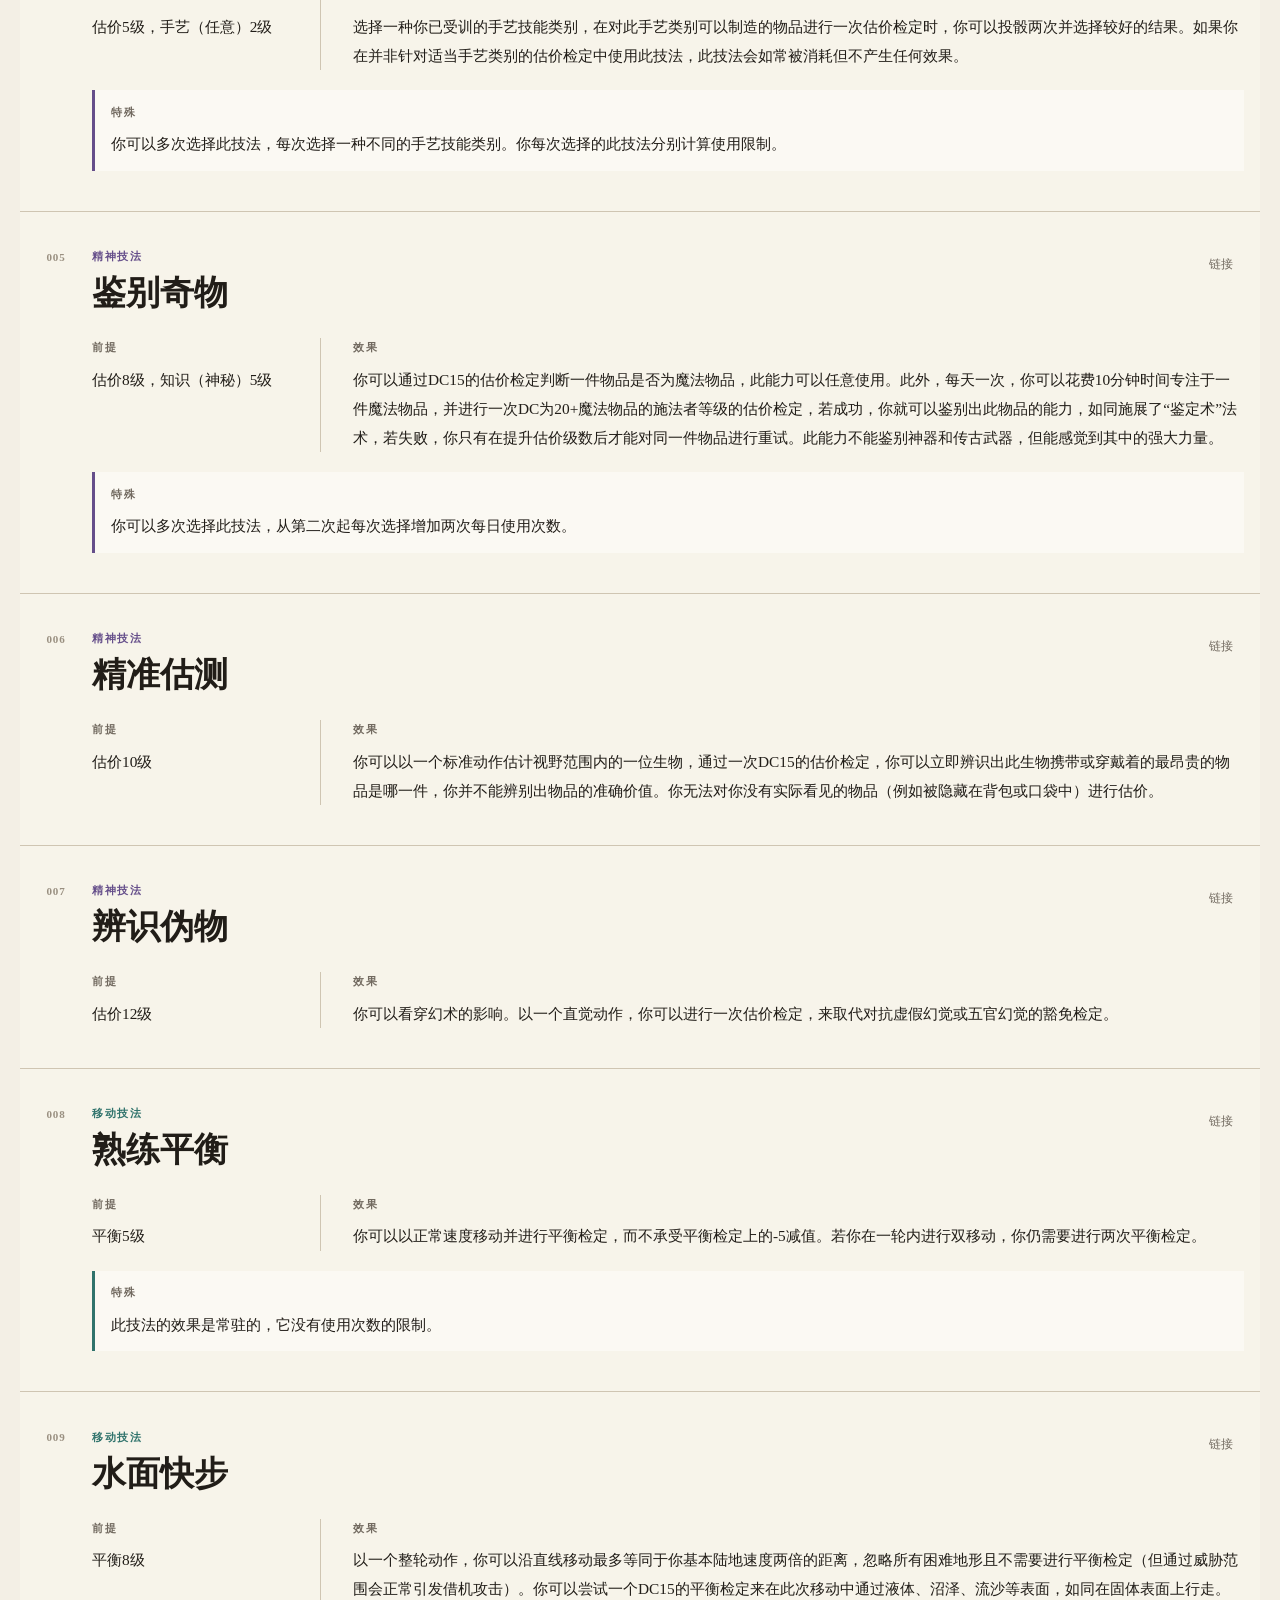
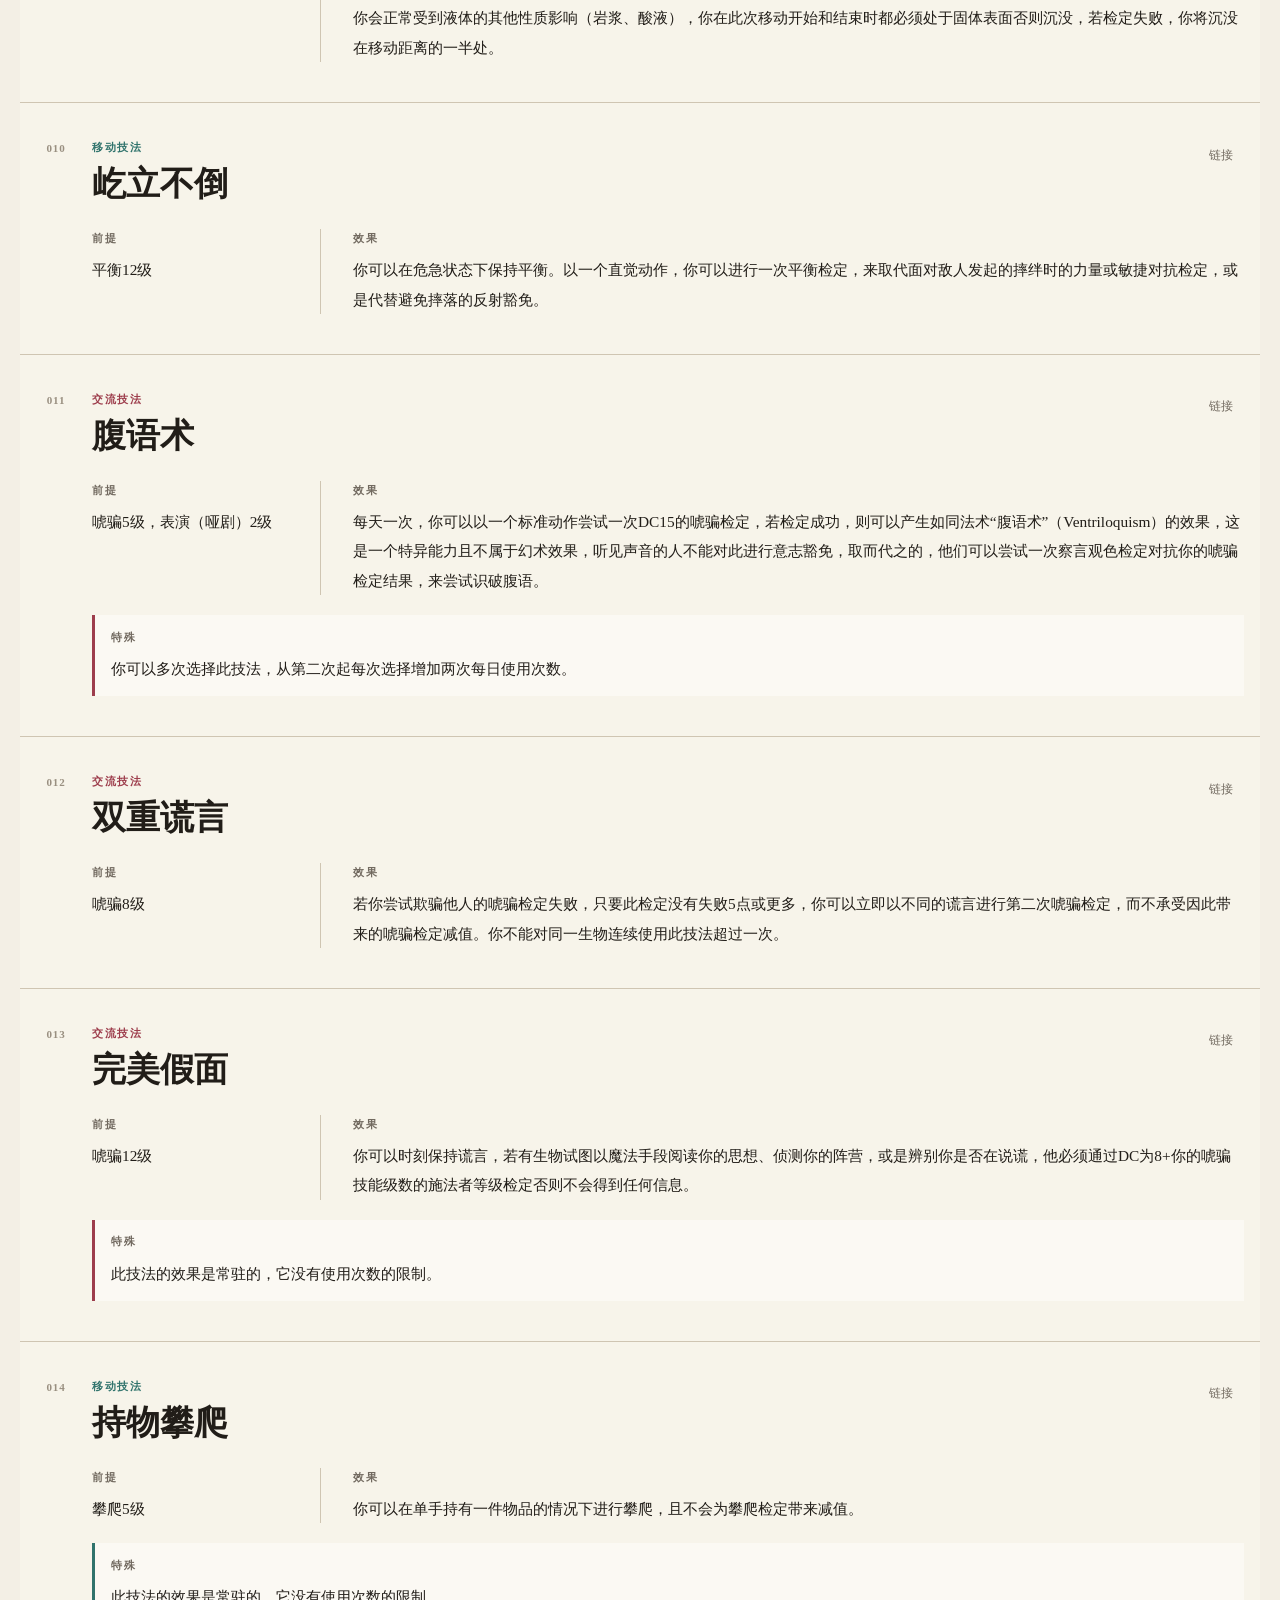
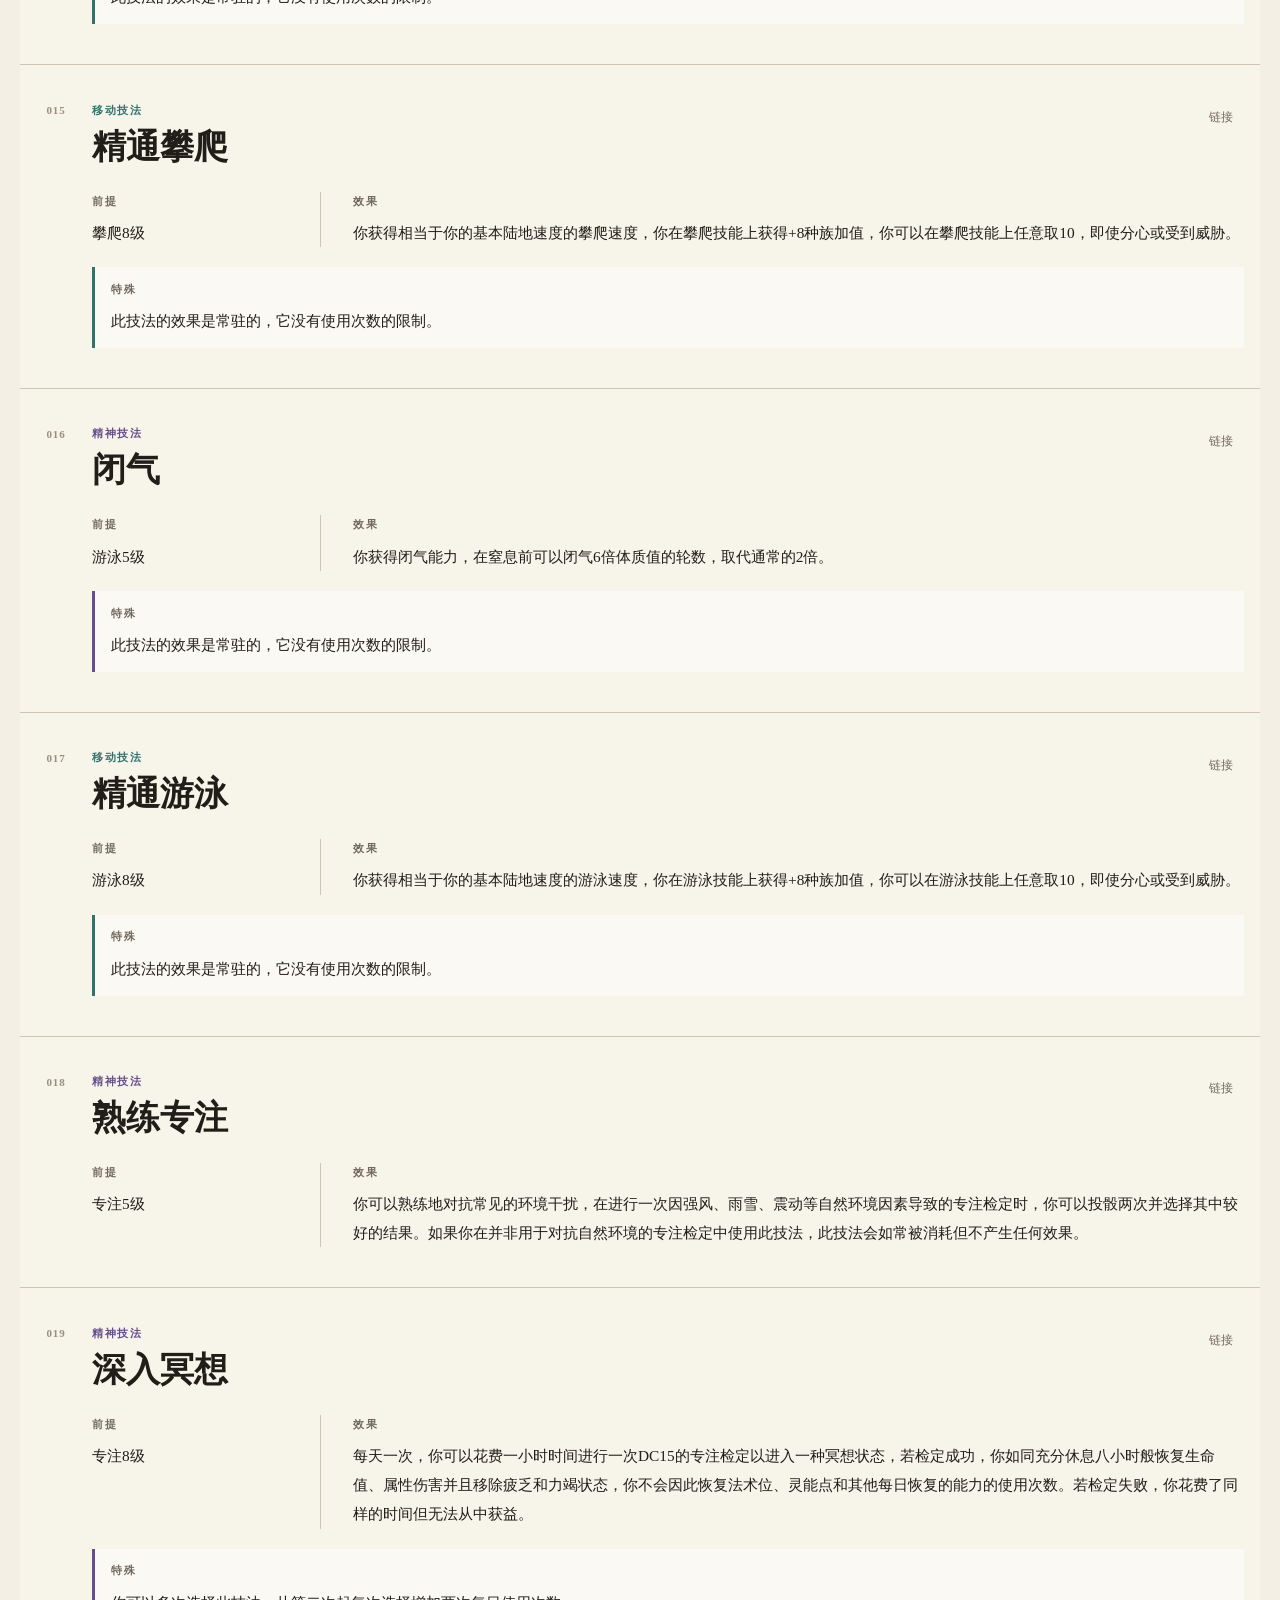
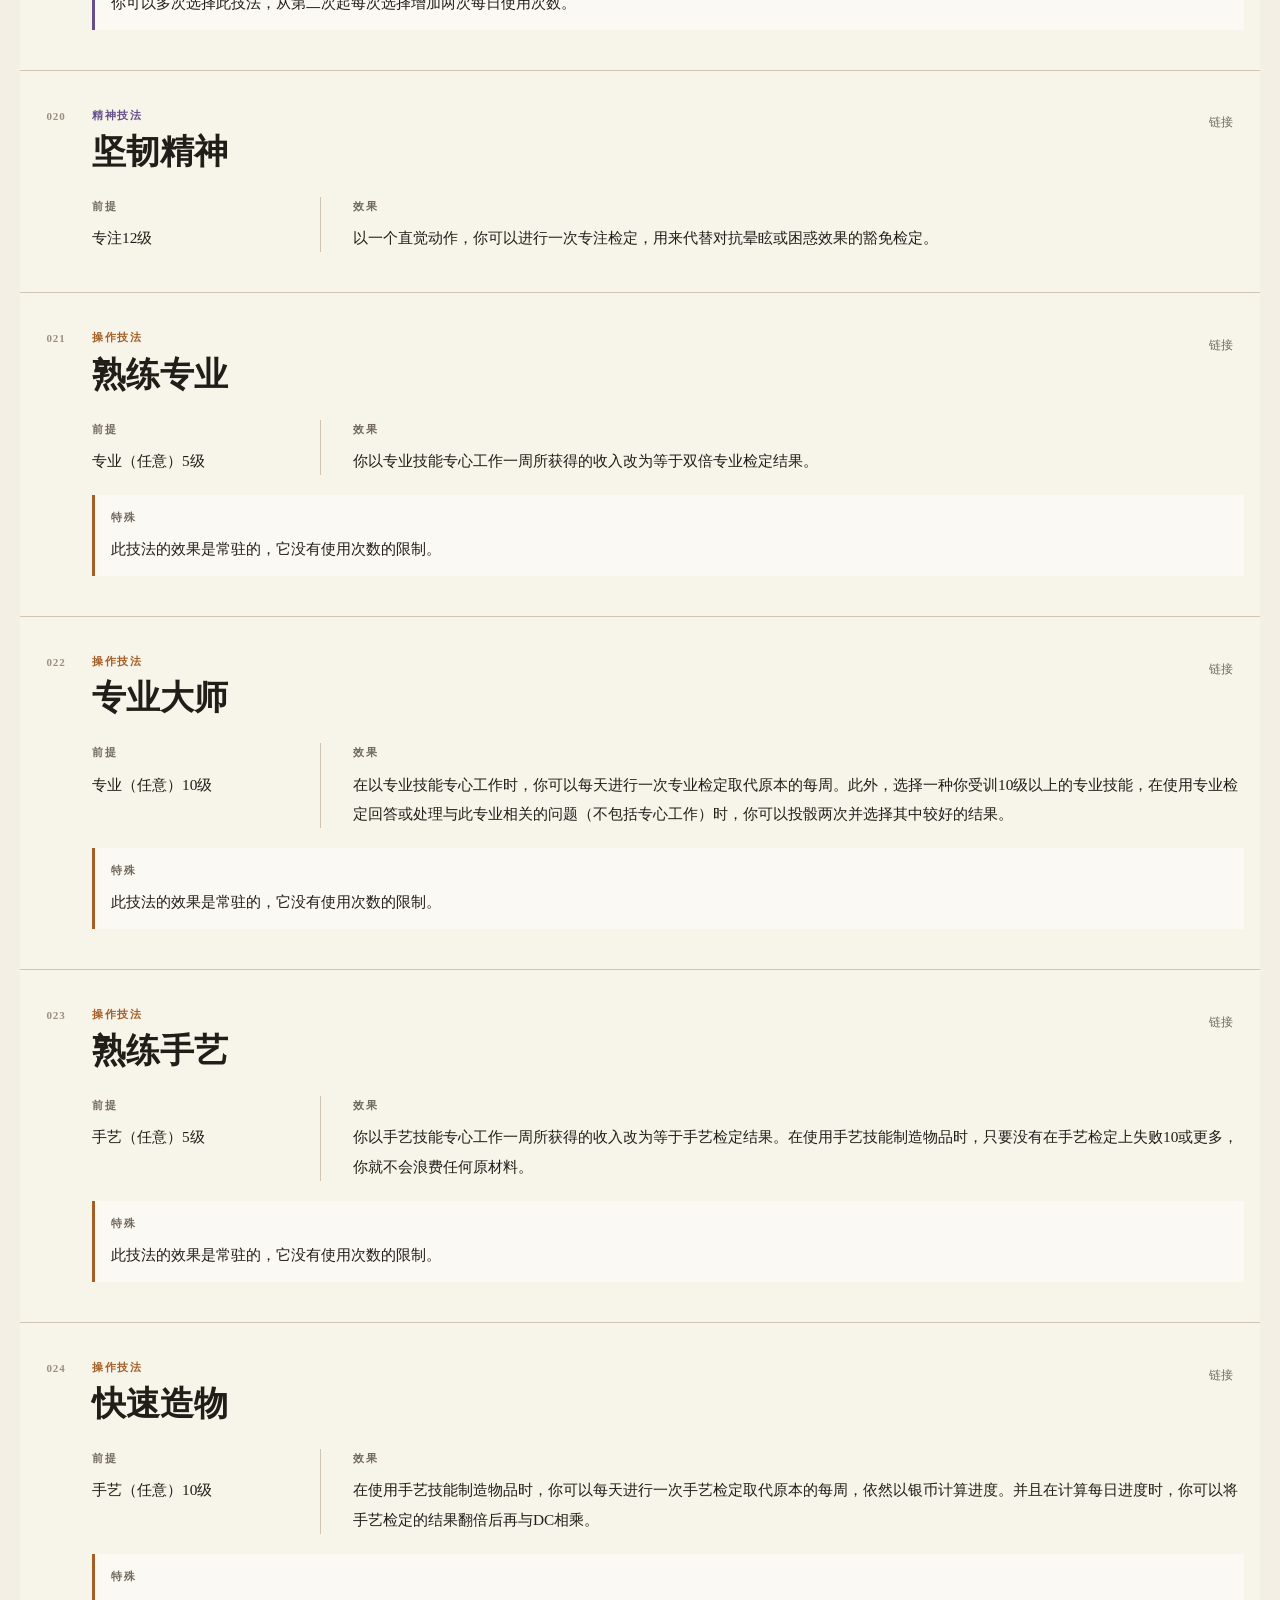
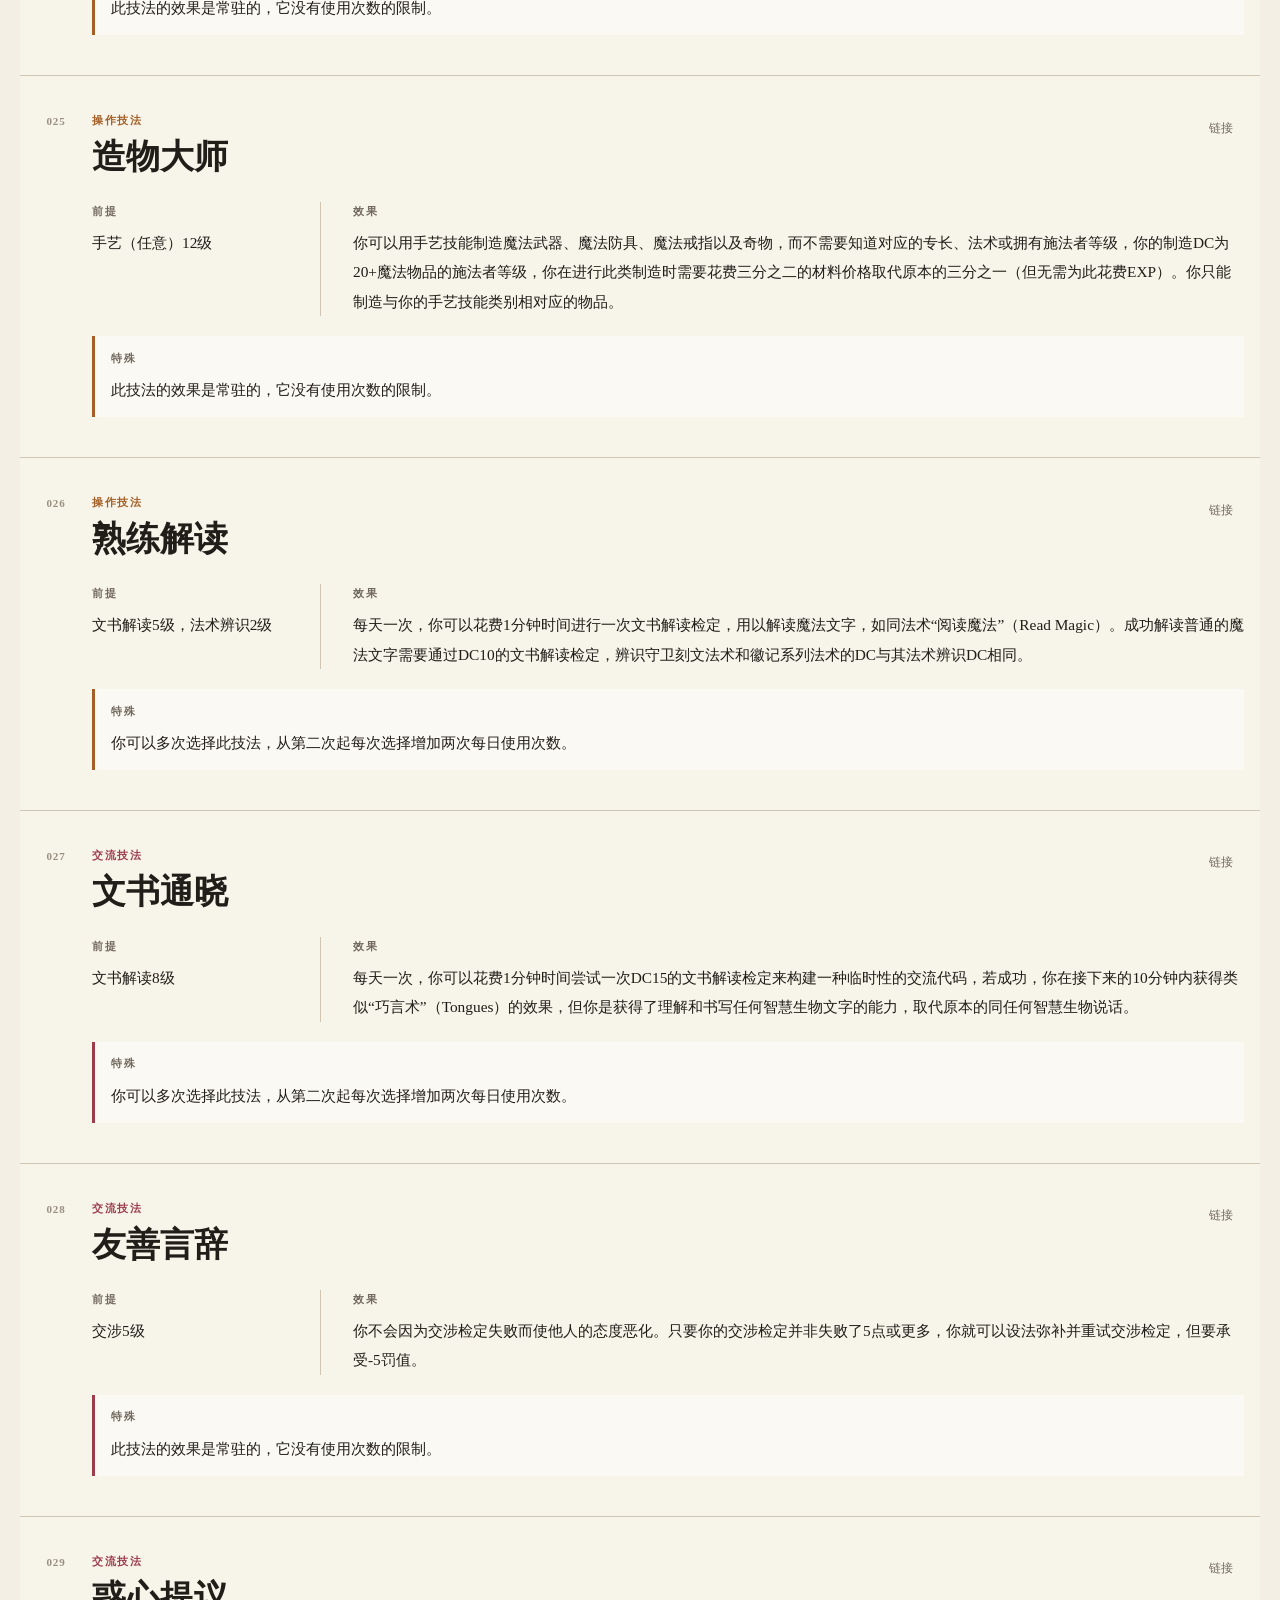
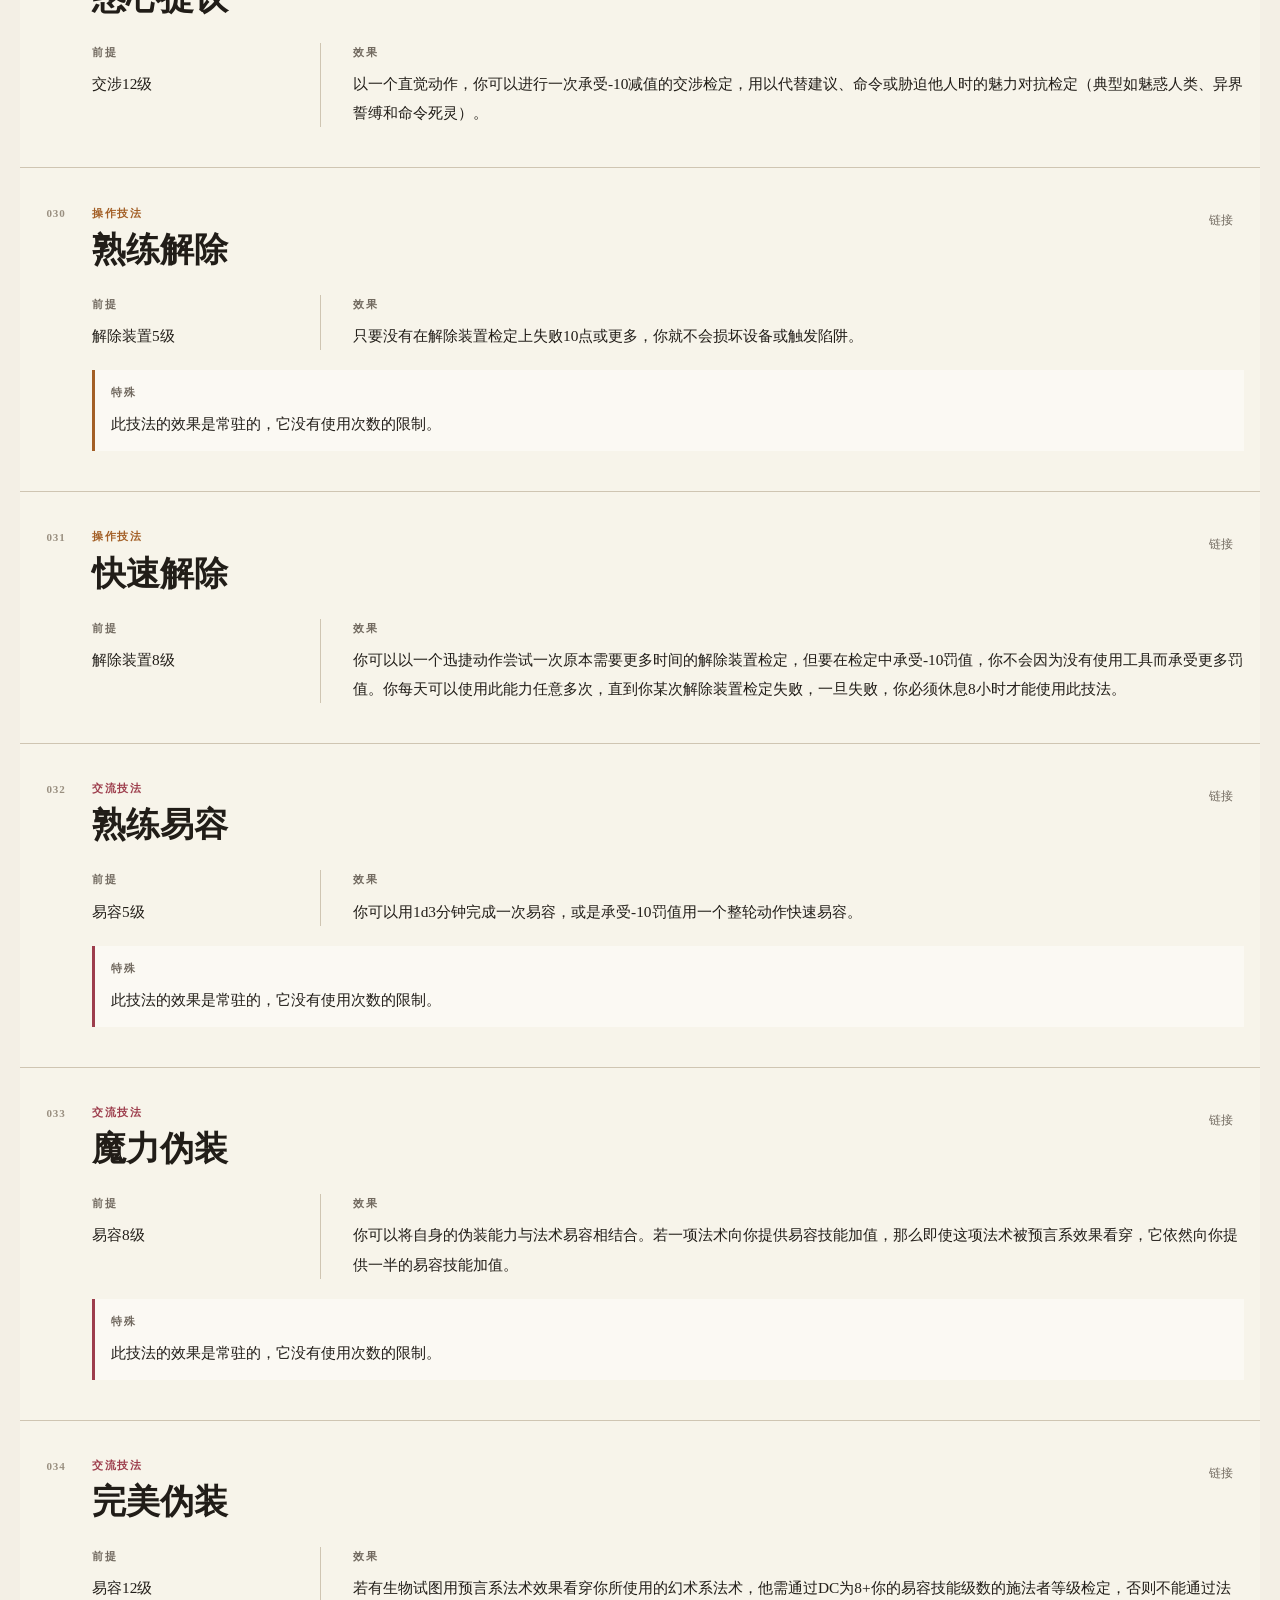
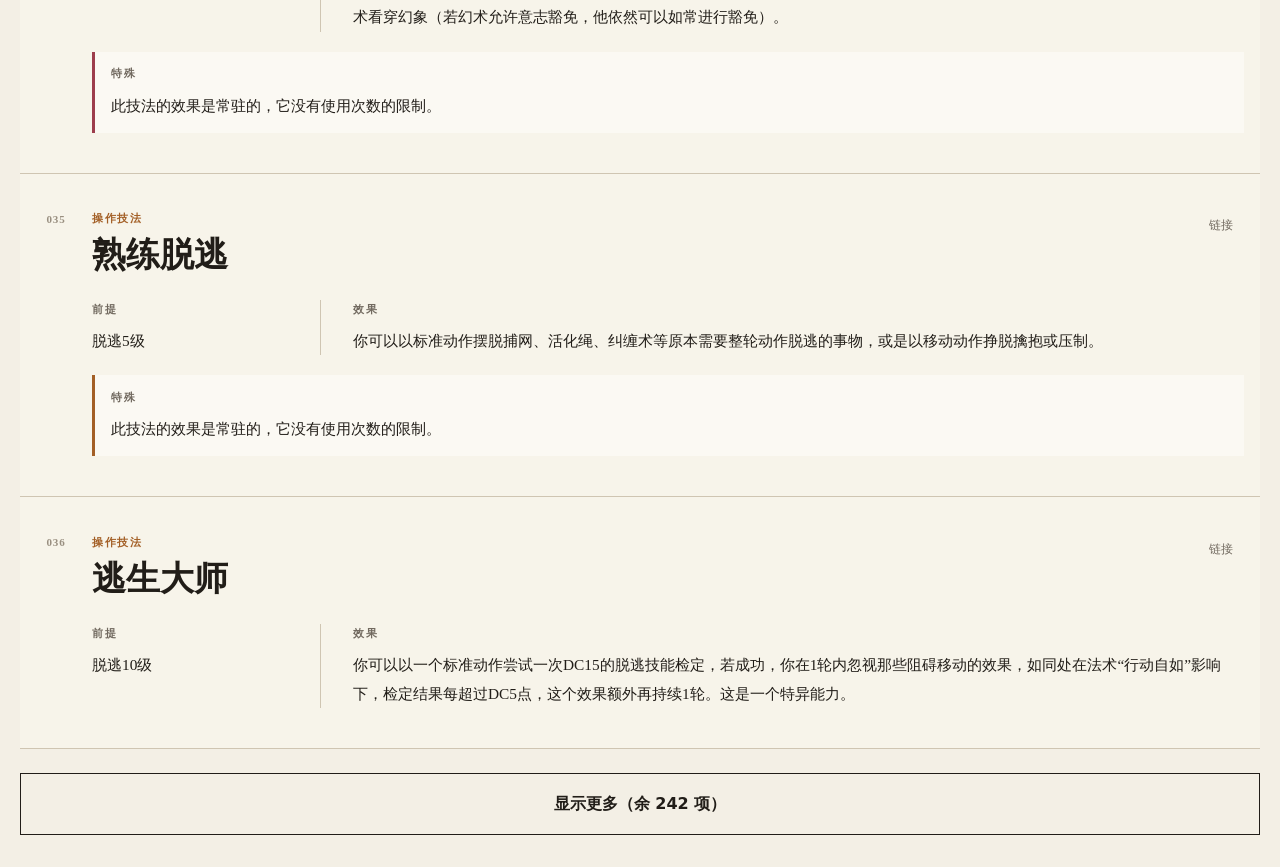
==== commit 3a6f5a79: "Add Gifted Blade soulknife rules" ====
--- a/index.html
+++ b/index.html
@@ -24,7 +24,7 @@
       <a class="brand" href="index.html" aria-label="3R Homebrew 首页"><span class="brand-mark" aria-hidden="true">3R</span><strong>Homebrew</strong></a>
       <nav aria-label="主导航">
         <a href="index.html" aria-current="page">扩展技法</a>
-        <a href="feats.html">专长</a><a href="cleric-variants.html">牧师</a><a href="scout-rework.html">斥候</a><a href="ranger-update.html">巡林客</a><a href="rogue-update.html">游荡者</a><a href="bard-movements.html">诗人</a><a href="prestige-classes.html">进阶职业</a><a href="harrowing.html">法术</a><a href="equipment.html">装备</a>
+        <a href="feats.html">专长</a><a href="cleric-variants.html">牧师</a><a href="scout-rework.html">斥候</a><a href="ranger-update.html">巡林客</a><a href="rogue-update.html">游荡者</a><a href="bard-movements.html">诗人</a><a href="soulknife.html">魂刃</a><a href="prestige-classes.html">进阶职业</a><a href="harrowing.html">法术</a><a href="equipment.html">装备</a>
         <a href="https://github.com/TraFifholz/3r-homebrew" target="_blank" rel="noreferrer">GitHub ↗</a>
       </nav>
     </header>
--- a/styles.css
+++ b/styles.css
@@ -127,6 +127,30 @@
 .entry-fields dt { color: var(--muted); font-size: .7rem; font-weight: 800; letter-spacing: .12em; }
 .entry-fields dd { margin: 0; font-family: var(--serif); font-size: .92rem; line-height: 1.9; }
 
+.spell-entry .entry-fields { display: grid; grid-template-columns: repeat(2, minmax(0, 1fr)); gap: 0; margin-top: 1rem; border: 1px solid var(--line); background: rgb(251 248 240 / 48%); }
+.spell-entry .entry-fields > div { display: grid; grid-template-columns: minmax(92px, .34fr) minmax(0, 1fr); gap: .75rem; padding: .55rem .75rem; border-bottom: 1px solid var(--line); }
+.spell-entry .entry-fields > .entry-field-meta:nth-child(odd) { border-right: 1px solid var(--line); }
+.spell-entry .entry-fields > .entry-field-meta:has(+ .entry-field-body) { grid-column: 1 / -1; border-right: 0; }
+.spell-entry .entry-fields > .entry-field-body { display: block; min-width: 0; max-width: 100%; overflow: hidden; grid-column: 1 / -1; padding: 1rem 1.1rem 1.15rem; border-bottom: 0; }
+.spell-entry .entry-field-body dt { margin-bottom: .55rem; color: var(--red-dark); font: 700 1rem/1.3 var(--serif); letter-spacing: 0; }
+.spell-entry .entry-field-body dd { width: 100%; min-width: 0; max-width: 100%; overflow: hidden; font-size: .94rem; line-height: 1.9; }
+.spell-rule-table, .spell-deck-note { min-width: 0; margin-top: 1.15rem; }
+.spell-rule-table h5, .spell-deck-note h5 { margin: 0 0 .5rem; color: var(--red-dark); font: 700 .92rem/1.35 var(--serif); }
+.spell-table-wrap { box-sizing: border-box; width: 100%; max-width: 100%; overflow-x: auto; border: 1px solid var(--line); background: var(--card); }
+.spell-table-wrap table { width: 100%; min-width: 420px; border-collapse: collapse; font-family: var(--sans); font-size: .82rem; line-height: 1.45; }
+.spell-table-wrap th, .spell-table-wrap td { padding: .55rem .7rem; border-bottom: 1px solid var(--line); text-align: left; }
+.spell-table-wrap thead th { background: var(--paper-deep); color: #514a41; font-size: .7rem; letter-spacing: .06em; }
+.spell-table-wrap tbody th { width: 22%; color: var(--red); font-family: var(--serif); }
+.spell-table-wrap tbody tr:last-child th, .spell-table-wrap tbody tr:last-child td { border-bottom: 0; }
+
+.gifted-blade-rules { font-family: var(--serif); font-size: .92rem; line-height: 1.9; }
+.gifted-blade-entry .entry-fields > div:last-child { min-width: 0; max-width: 100%; overflow: hidden; }
+.gifted-blade-entry .entry-fields dd { width: 100%; min-width: 0; max-width: 100%; overflow: hidden; }
+.gifted-blade-progression { width: 100%; min-width: 0; max-width: 100%; overflow: hidden; margin-top: 1.2rem; }
+.gifted-blade-progression h4 { margin: 0 0 .55rem; color: var(--red-dark); font: 700 1rem/1.3 var(--serif); }
+.gifted-blade-progression .class-table-wrap { box-sizing: border-box; width: 100%; max-width: 100%; }
+.gifted-blade-progression .class-table-wrap table { min-width: 560px; }
+
 .prestige-entry { padding-block: 2rem 2.5rem; }
 .prestige-entry > header { padding-bottom: 1rem; border-bottom: 1px solid var(--line); }
 .prestige-entry > header h3 { font-size: clamp(1.55rem, 2.5vw, 2rem); }
@@ -174,6 +198,9 @@
   .entry-fields > div { display: block; }
   .entry-fields dd { margin-top: .2rem; }
   .entry-fields > div + div { margin-top: .85rem; padding-top: .85rem; border-top: 1px solid var(--line); }
+  .spell-entry .entry-fields { grid-template-columns: 1fr; }
+  .spell-entry .entry-fields > div { margin: 0; border-top: 0; border-right: 0 !important; }
+  .spell-entry .entry-fields > .entry-field-body { grid-column: auto; }
   .prestige-entry { padding-inline: .25rem; }
   .prestige-copy { padding: .8rem; }
   .prestige-rule { grid-template-columns: 1fr; gap: .2rem; }
